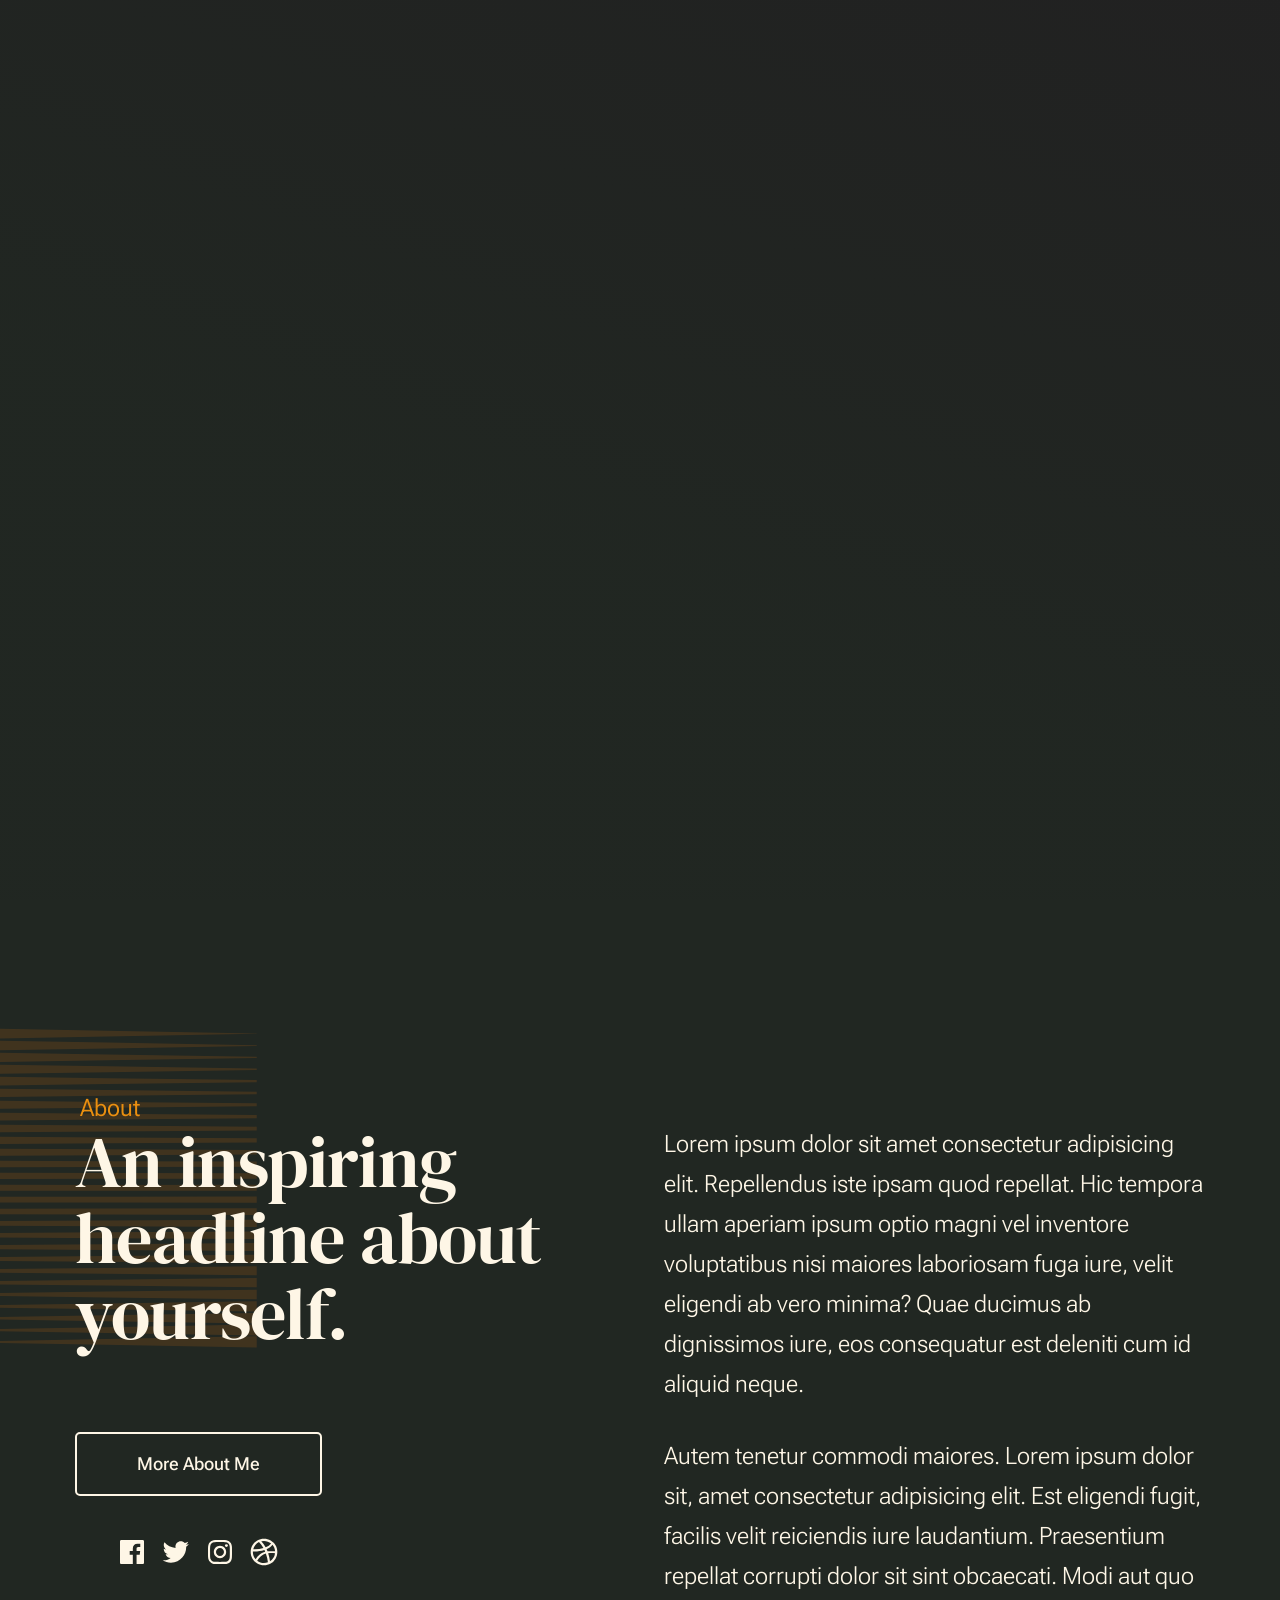
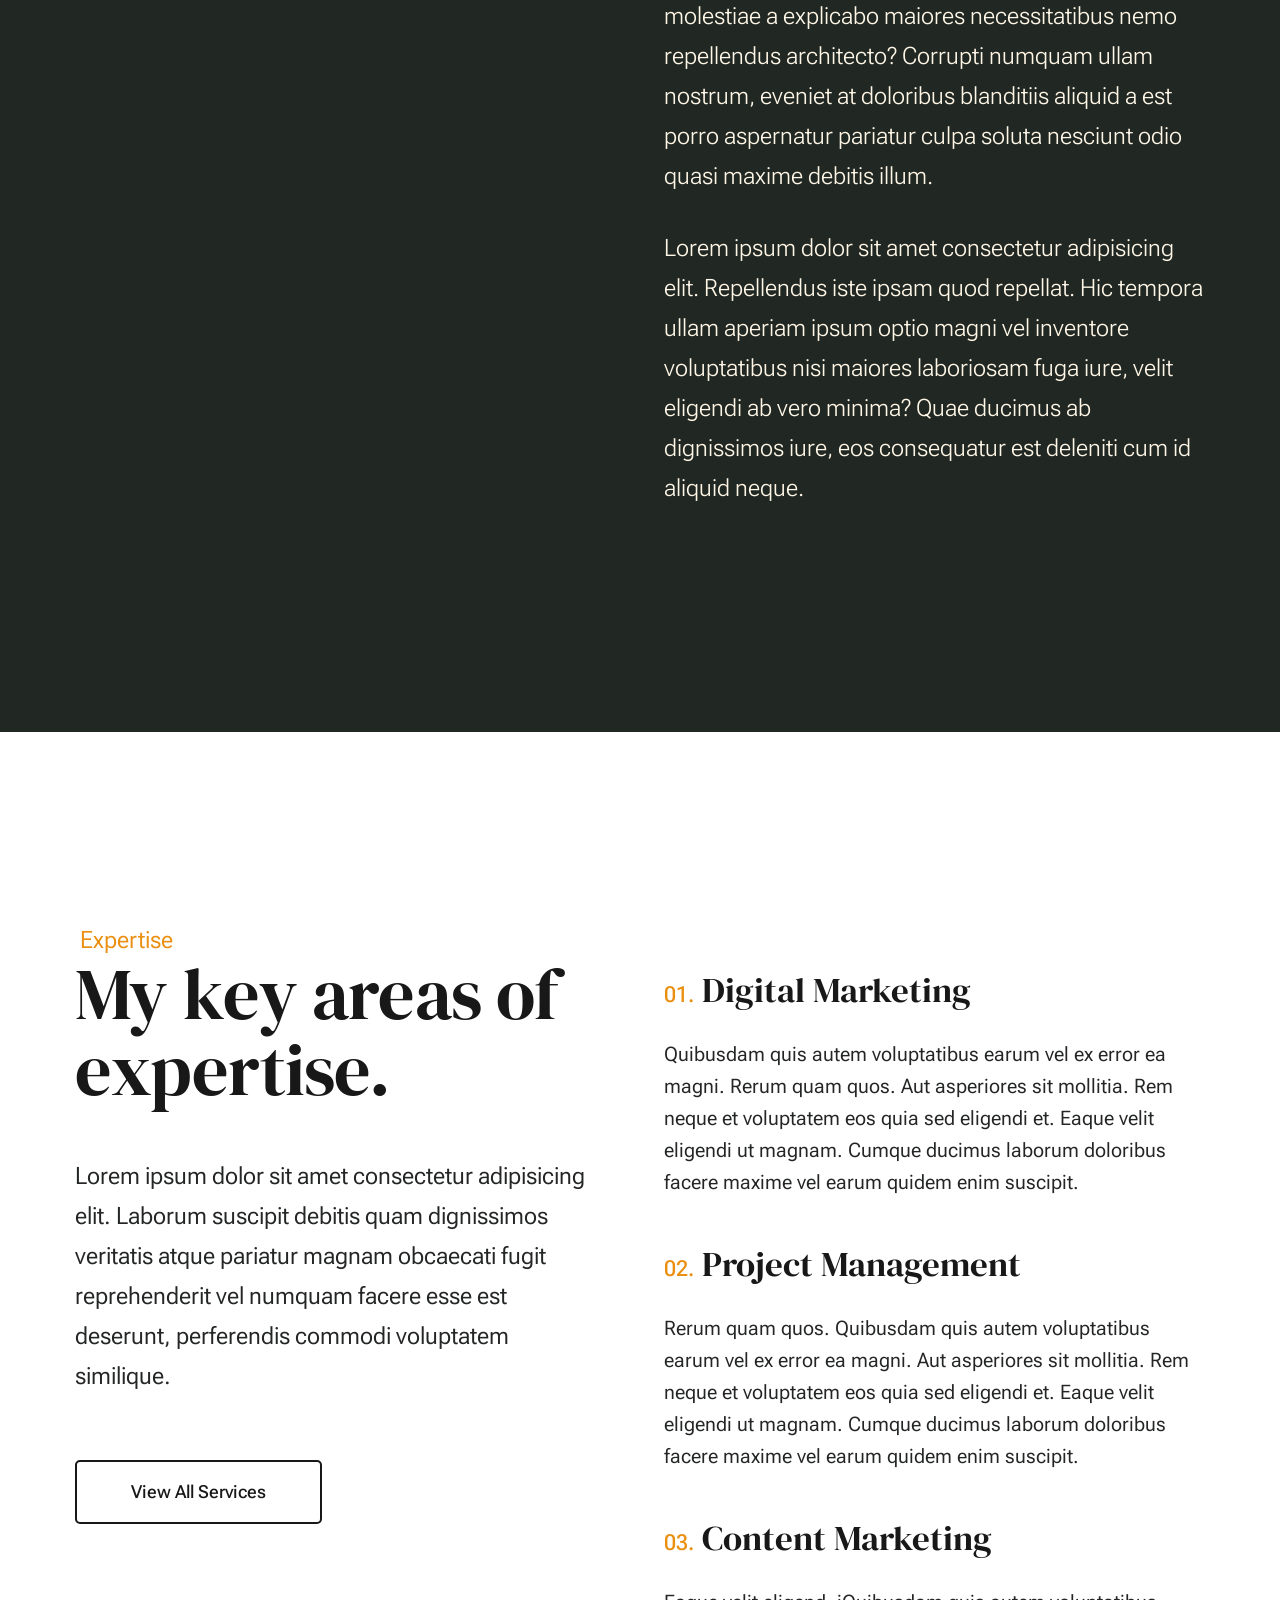
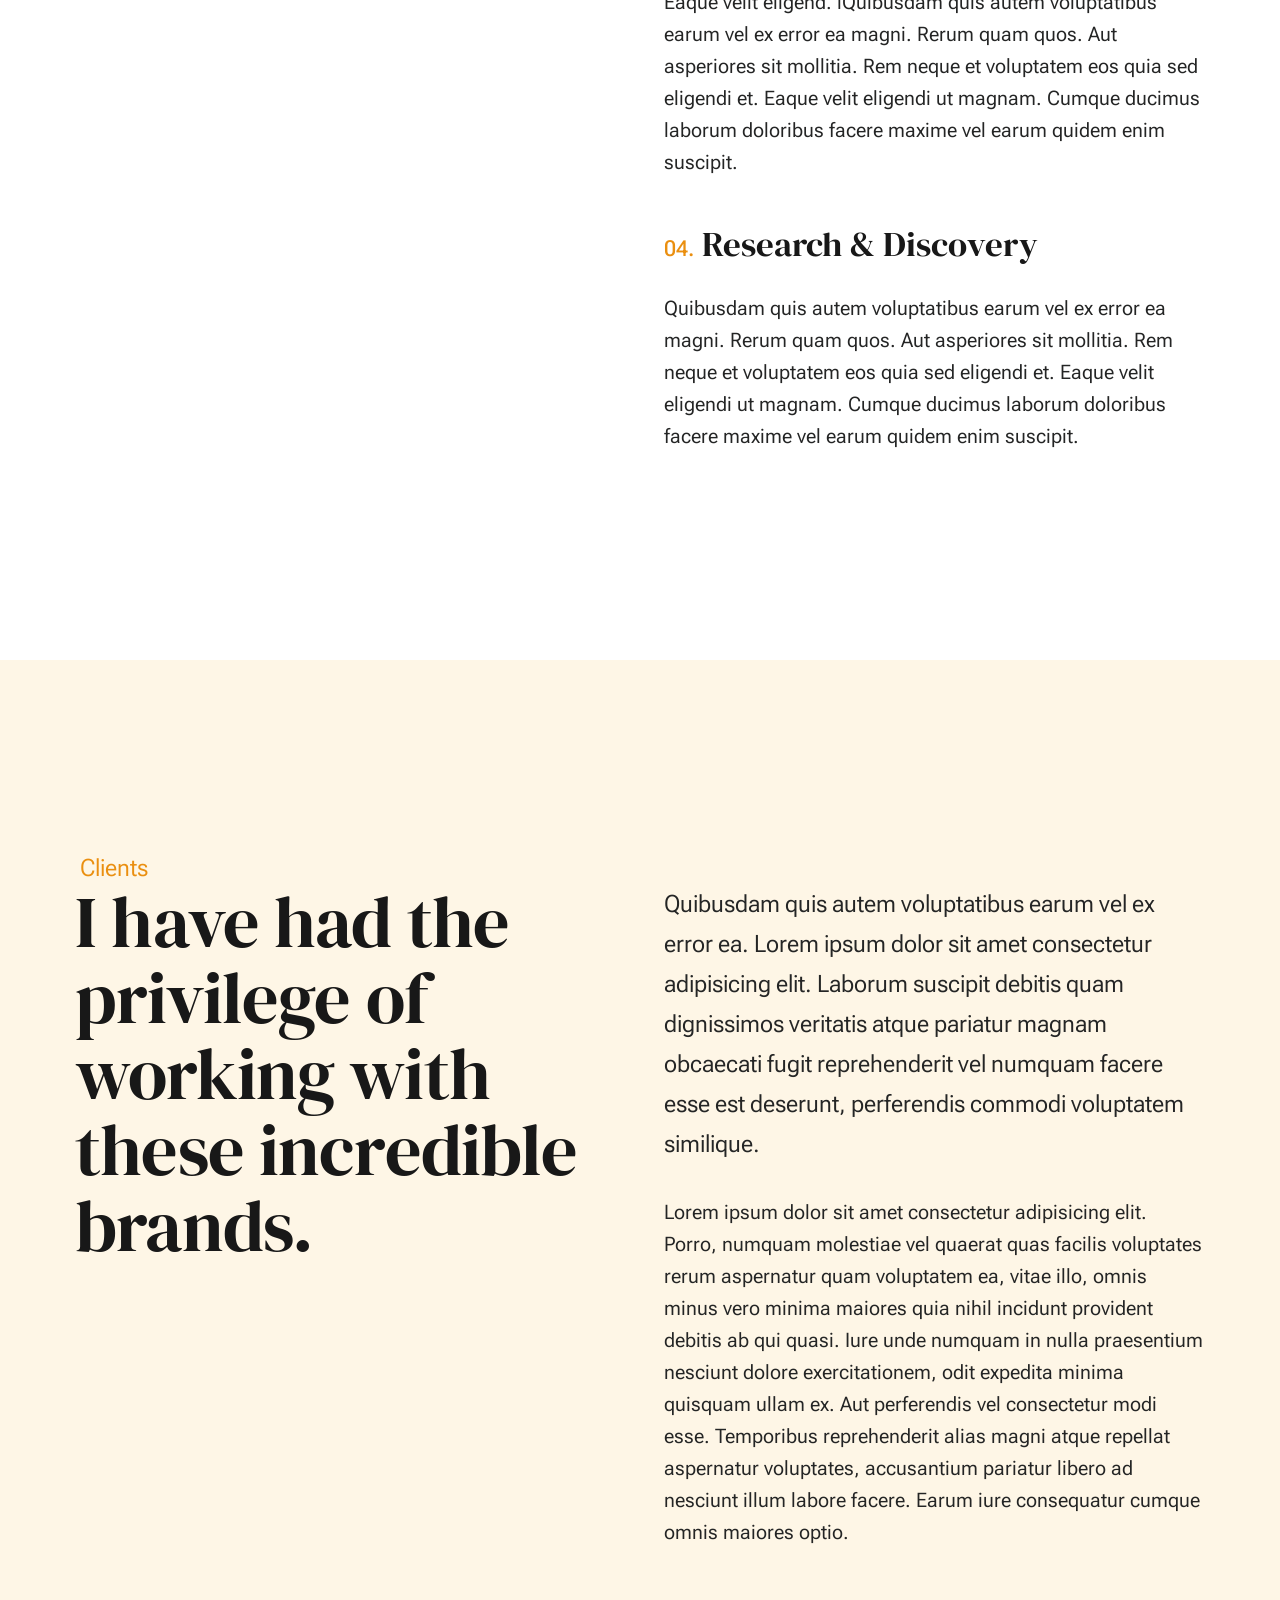
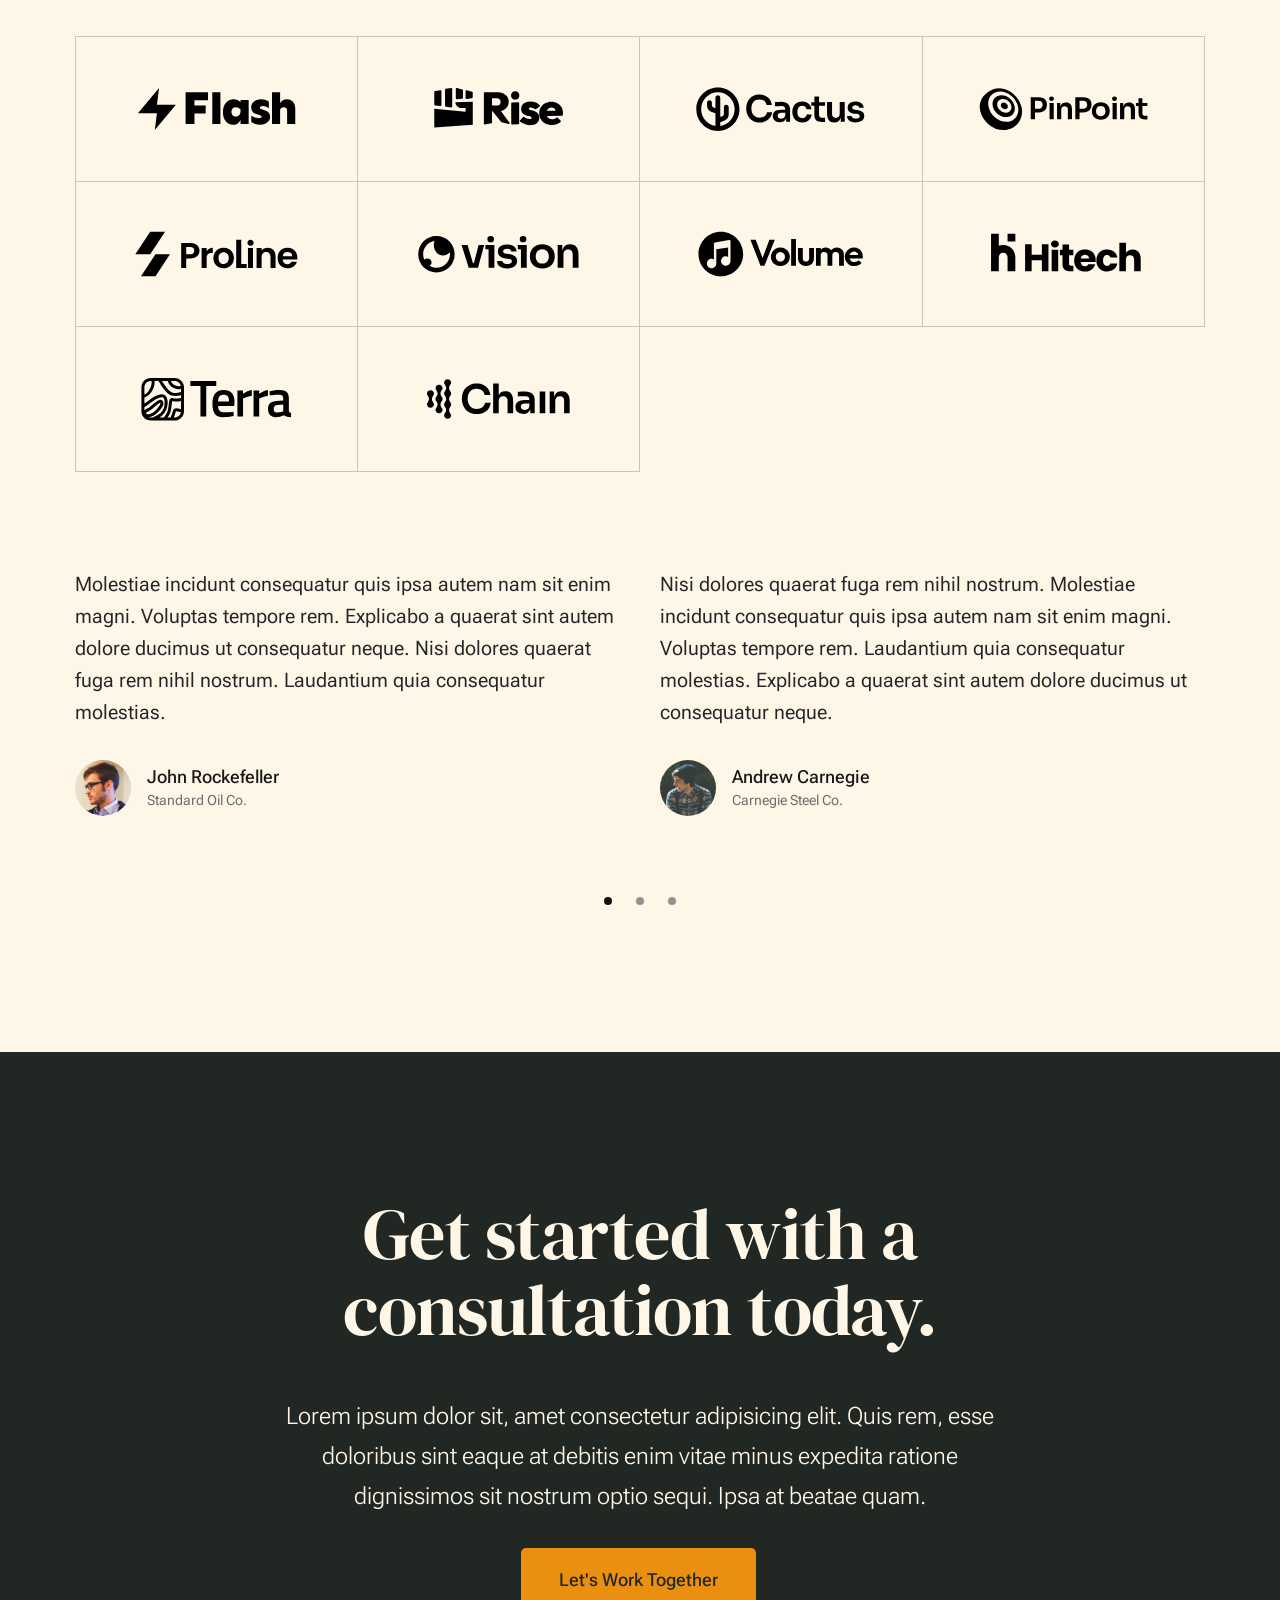
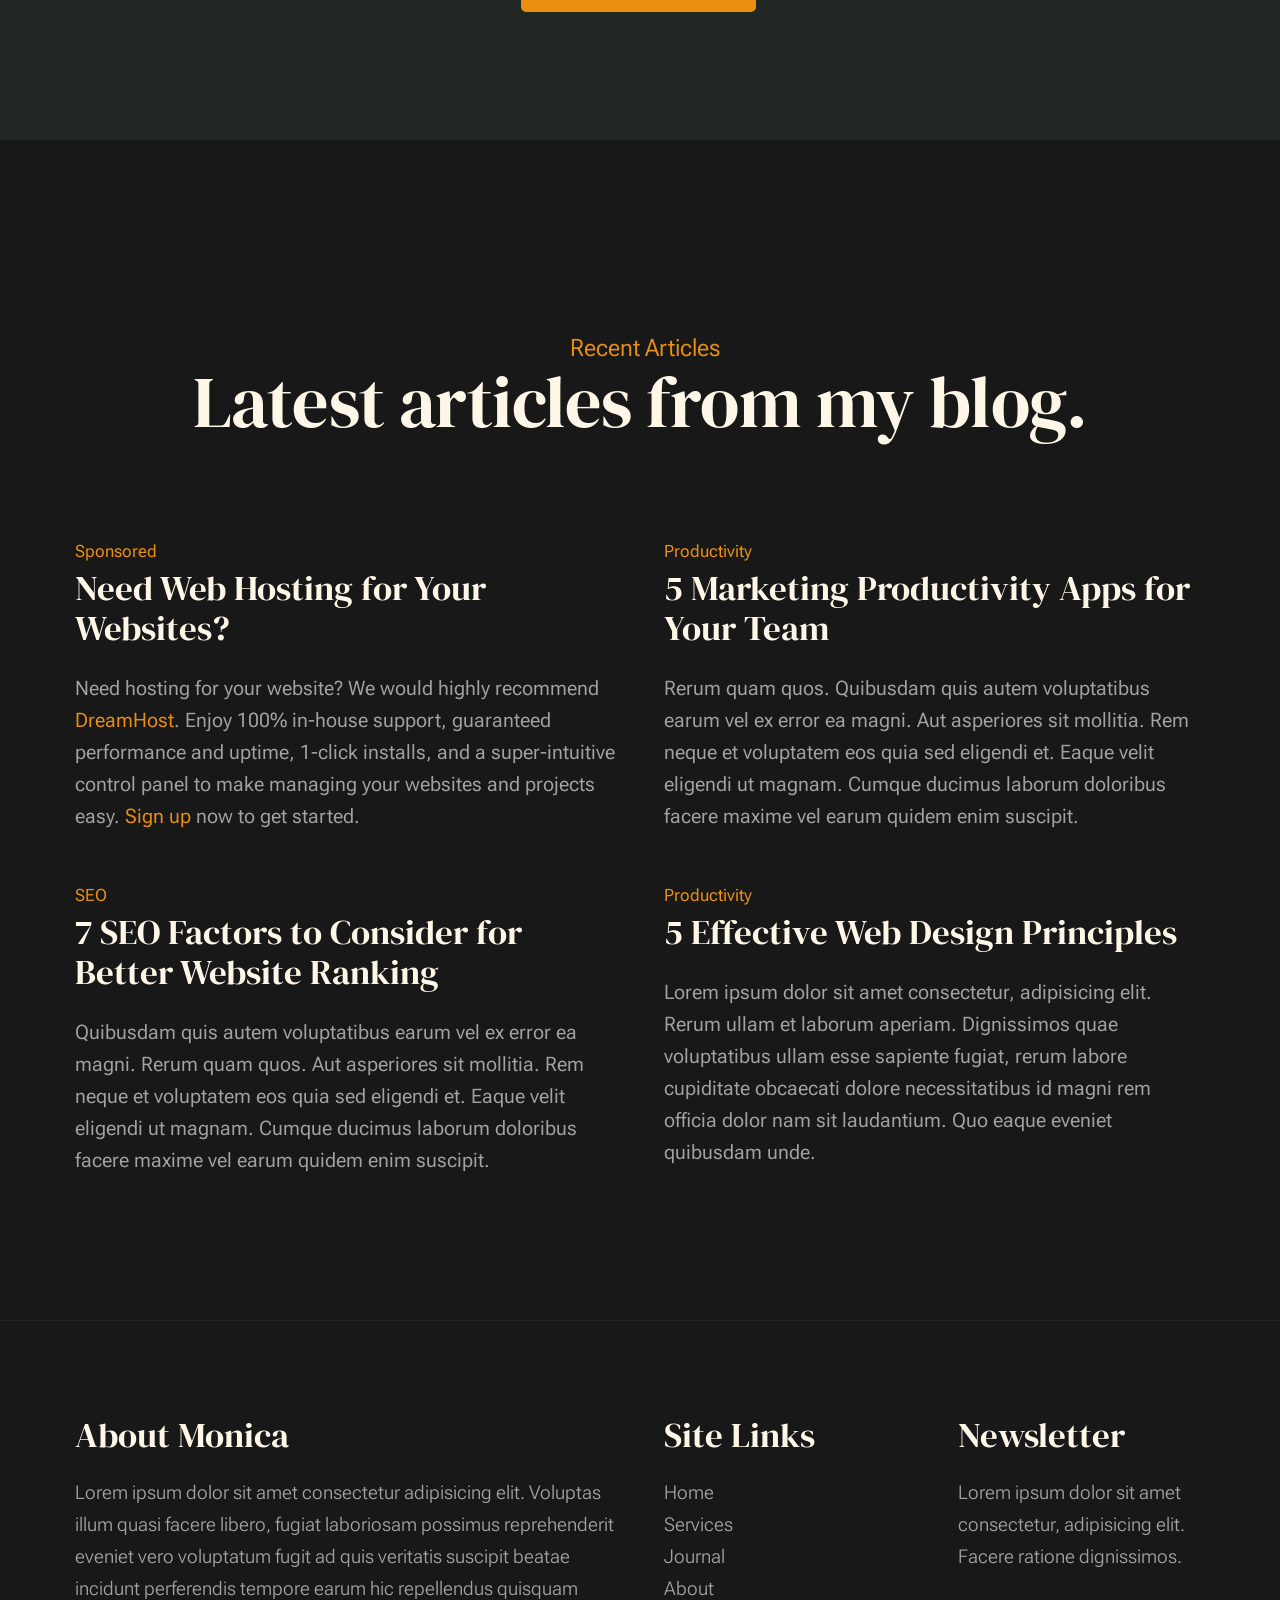
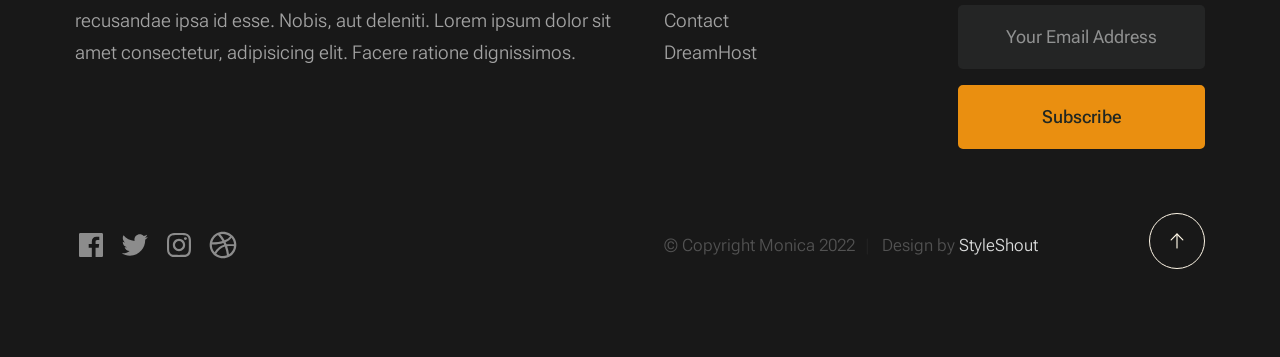
==== templates/monica/index.html @ cda48290 "merry xmas" ====
<!DOCTYPE html>
<html lang="en" class="no-js" >
<head>

    <!--- basic page needs
    ================================================== -->
    <meta charset="utf-8">
    <meta name="viewport" content="width=device-width, initial-scale=1">
    <title>Monica</title>

    <script>
        document.documentElement.classList.remove('no-js');
        document.documentElement.classList.add('js');
    </script>

    <!-- CSS
    ================================================== -->
    <link rel="stylesheet" href="css/vendor.css">
    <link rel="stylesheet" href="css/styles.css">

    <!-- favicons
    ================================================== -->
    <link rel="apple-touch-icon" sizes="180x180" href="apple-touch-icon.png">
    <link rel="icon" type="image/png" sizes="32x32" href="favicon-32x32.png">
    <link rel="icon" type="image/png" sizes="16x16" href="favicon-16x16.png">
    <link rel="manifest" href="site.webmanifest">

</head>


<body id="top">

    
    <!-- preloader
    ================================================== -->
    <div id="preloader">
        <div id="loader" class="dots-fade">
            <div></div>
            <div></div>
            <div></div>
        </div>
    </div>


    <!-- page wrap
    ================================================== -->
    <div id="page" class="s-pagewrap ss-home">


        <!-- # site header 
        ================================================== -->
        <header class="s-header">

            <div class="row s-header__inner width-sixteen-col">

                <div class="s-header__block">
                    <div class="s-header__logo">
                        <a class="logo" href="index.html">
                            <img src="images/logo.svg" alt="Homepage">
                        </a>
                    </div>

                    <a class="s-header__menu-toggle" href="#0"><span>Menu</span></a>
                </div> <!-- end s-header__block -->

                <nav class="s-header__nav">
    
                    <ul class="s-header__menu-links">
                        <li><a href="about.html">About</a></li>
                        <li><a href="services.html">Services</a></li>
                        <li><a href="blog.html">Journal</a></li>
                        <li><a href="contact.html">Contact</a></li>
                    </ul> <!-- s-header__menu-links -->

                    <div class="s-header__contact">
                        <a href="contact.html" class="btn btn--primary s-header__contact-btn">Let's Work Together</a>                        
                    </div> <!-- s-header__contact -->
    
                </nav> <!-- end s-header__nav -->

            </div> <!-- end s-header__inner -->

        </header> <!-- end s-header -->


        <!-- # site main content
        ================================================== -->
        <section id="content" class="s-content">

            <!-- intro
            ----------------------------------------------- -->
            <section id="intro" class="s-intro">

                <div class="row s-intro__content width-sixteen-col">

                    <div class="column lg-12 s-intro__content-inner grid-block">
                        
                        <div class="s-intro__content-text">
                            <div class="s-intro__content-pretitle text-pretitle">Hello, I'm Monica</div>
                            <h1 class="s-intro__content-title">
                            I create marketing <br>
                            strategies for your <br>
                            business that get <br>
                            results.
                            </h1>
                        </div> <!-- s-intro__content-text -->

                        <div class="s-intro__content-media"> 
                            <div class="s-intro__content-media-inner">                               
                                <img src="images/intro-bg.jpg" srcset="images/intro-bg.jpg 1x, images/intro-bg@2x.jpg 2x" alt="">
                                <div class="lines">                               
                                    <span></span>                                  
                                </div>
                            </div>
                        </div> <!-- s-intro__content-media -->                      

                        <div class="s-intro__scroll-down">
                            <a href="#about" class="smoothscroll">
                                <div class="scroll-icon">
                                    <svg xmlns="http://www.w3.org/2000/svg" viewBox="0 0 24 24" width="36" height="36" fill="none" stroke="#97b34a" stroke-width="1" stroke-linecap="round" stroke-linejoin="round">&lt;!--!  Atomicons Free 1.00 by @atisalab License - https://atomicons.com/license/ (Icons: CC BY 4.0) Copyright 2021 Atomicons --&gt;<polyline points="7 13 12 18 17 13"></polyline><line x1="12" y1="18" x2="12" y2="6"></line></svg>
                                </div>
                                <span>Scroll for more</span>
                            </a>
                        </div> <!-- s-intro__scroll-down -->
                        
                    </div> <!-- s-intro__content-inner -->

                </div> <!-- s-intro__content -->

            </section> <!-- end s-intro -->

            <!-- about
            ----------------------------------------------- -->
            <section id="about" class="s-about target-section">

                <div class="row s-about__content width-sixteen-col">
                    <div class="column grid-block grid-section-split">

                        <img src="images/geometric_shape.svg" alt="" class="s-about__content-imgbg">

                        <div class="section-header grid-section-split__header">
                            <div class="text-pretitle">About</div>                           
                            <h2 class="text-display-title">
                            An inspiring headline about yourself.
                            </h2>                           
                        </div> <!-- end section-header -->

                        <div class="s-about__content-main grid-section-split__primary">
                            <p class="attention-getter">
                            Lorem ipsum dolor sit amet consectetur adipisicing elit. 
                            Repellendus iste ipsam quod repellat. Hic tempora ullam aperiam 
                            ipsum optio magni vel inventore voluptatibus nisi maiores laboriosam 
                            fuga iure, velit eligendi ab vero minima? Quae ducimus ab dignissimos 
                            iure, eos consequatur est deleniti cum id aliquid neque.
                            </p>

                            <p class="attention-getter">
                            Autem tenetur commodi maiores. Lorem ipsum dolor sit, amet consectetur adipisicing elit.  
                            Est eligendi fugit, facilis velit reiciendis iure laudantium. Praesentium repellat 
                            corrupti dolor sit sint obcaecati. Modi aut quo molestiae a explicabo maiores necessitatibus 
                            nemo repellendus architecto? Corrupti numquam ullam nostrum, eveniet at doloribus blanditiis 
                            aliquid a est porro aspernatur pariatur culpa soluta nesciunt odio quasi maxime debitis illum.
                            </p>

                            <p class="attention-getter">
                            Lorem ipsum dolor sit amet consectetur adipisicing elit. 
                            Repellendus iste ipsam quod repellat. Hic tempora ullam aperiam 
                            ipsum optio magni vel inventore voluptatibus nisi maiores laboriosam 
                            fuga iure, velit eligendi ab vero minima? Quae ducimus ab dignissimos 
                            iure, eos consequatur est deleniti cum id aliquid neque.
                            </p>
                        </div> <!-- end s-about__content-main -->

                        <div class="s-about__content-btn grid-section-split__bottom">
                            <a href="about.html" class="btn btn--stroke u-fullwidth">More About Me</a>

                            <ul class="s-about__social social-list">
                                <li>
                                    <a href="#0">
                                        <svg xmlns="http://www.w3.org/2000/svg" width="24" height="24" viewBox="0 0 24 24" style="fill:rgba(0, 0, 0, 1);transform:;-ms-filter:"><path d="M20,3H4C3.447,3,3,3.448,3,4v16c0,0.552,0.447,1,1,1h8.615v-6.96h-2.338v-2.725h2.338v-2c0-2.325,1.42-3.592,3.5-3.592 c0.699-0.002,1.399,0.034,2.095,0.107v2.42h-1.435c-1.128,0-1.348,0.538-1.348,1.325v1.735h2.697l-0.35,2.725h-2.348V21H20 c0.553,0,1-0.448,1-1V4C21,3.448,20.553,3,20,3z"></path></svg>
                                        <span class="u-screen-reader-text">Facebook</span>
                                    </a>
                                </li>
                                <li>
                                    <a href="#0">
                                        <svg xmlns="http://www.w3.org/2000/svg" width="24" height="24" viewBox="0 0 24 24" style="fill:rgba(0, 0, 0, 1);transform:;-ms-filter:"><path d="M19.633,7.997c0.013,0.175,0.013,0.349,0.013,0.523c0,5.325-4.053,11.461-11.46,11.461c-2.282,0-4.402-0.661-6.186-1.809 c0.324,0.037,0.636,0.05,0.973,0.05c1.883,0,3.616-0.636,5.001-1.721c-1.771-0.037-3.255-1.197-3.767-2.793 c0.249,0.037,0.499,0.062,0.761,0.062c0.361,0,0.724-0.05,1.061-0.137c-1.847-0.374-3.23-1.995-3.23-3.953v-0.05 c0.537,0.299,1.16,0.486,1.82,0.511C3.534,9.419,2.823,8.184,2.823,6.787c0-0.748,0.199-1.434,0.548-2.032 c1.983,2.443,4.964,4.04,8.306,4.215c-0.062-0.3-0.1-0.611-0.1-0.923c0-2.22,1.796-4.028,4.028-4.028 c1.16,0,2.207,0.486,2.943,1.272c0.91-0.175,1.782-0.512,2.556-0.973c-0.299,0.935-0.936,1.721-1.771,2.22 c0.811-0.088,1.597-0.312,2.319-0.624C21.104,6.712,20.419,7.423,19.633,7.997z"></path></svg>
                                        <span class="u-screen-reader-text">Twitter</span>
                                    </a>
                                </li>
                                <li>
                                    <a href="#0">
                                        <svg xmlns="http://www.w3.org/2000/svg" width="24" height="24" viewBox="0 0 24 24" style="fill:rgba(0, 0, 0, 1);transform:;-ms-filter:"><path d="M11.999,7.377c-2.554,0-4.623,2.07-4.623,4.623c0,2.554,2.069,4.624,4.623,4.624c2.552,0,4.623-2.07,4.623-4.624 C16.622,9.447,14.551,7.377,11.999,7.377L11.999,7.377z M11.999,15.004c-1.659,0-3.004-1.345-3.004-3.003 c0-1.659,1.345-3.003,3.004-3.003s3.002,1.344,3.002,3.003C15.001,13.659,13.658,15.004,11.999,15.004L11.999,15.004z"></path><circle cx="16.806" cy="7.207" r="1.078"></circle><path d="M20.533,6.111c-0.469-1.209-1.424-2.165-2.633-2.632c-0.699-0.263-1.438-0.404-2.186-0.42 c-0.963-0.042-1.268-0.054-3.71-0.054s-2.755,0-3.71,0.054C7.548,3.074,6.809,3.215,6.11,3.479C4.9,3.946,3.945,4.902,3.477,6.111 c-0.263,0.7-0.404,1.438-0.419,2.186c-0.043,0.962-0.056,1.267-0.056,3.71c0,2.442,0,2.753,0.056,3.71 c0.015,0.748,0.156,1.486,0.419,2.187c0.469,1.208,1.424,2.164,2.634,2.632c0.696,0.272,1.435,0.426,2.185,0.45 c0.963,0.042,1.268,0.055,3.71,0.055s2.755,0,3.71-0.055c0.747-0.015,1.486-0.157,2.186-0.419c1.209-0.469,2.164-1.424,2.633-2.633 c0.263-0.7,0.404-1.438,0.419-2.186c0.043-0.962,0.056-1.267,0.056-3.71s0-2.753-0.056-3.71C20.941,7.57,20.801,6.819,20.533,6.111z M19.315,15.643c-0.007,0.576-0.111,1.147-0.311,1.688c-0.305,0.787-0.926,1.409-1.712,1.711c-0.535,0.199-1.099,0.303-1.67,0.311 c-0.95,0.044-1.218,0.055-3.654,0.055c-2.438,0-2.687,0-3.655-0.055c-0.569-0.007-1.135-0.112-1.669-0.311 c-0.789-0.301-1.414-0.923-1.719-1.711c-0.196-0.534-0.302-1.099-0.311-1.669c-0.043-0.95-0.053-1.218-0.053-3.654 c0-2.437,0-2.686,0.053-3.655c0.007-0.576,0.111-1.146,0.311-1.687c0.305-0.789,0.93-1.41,1.719-1.712 c0.534-0.198,1.1-0.303,1.669-0.311c0.951-0.043,1.218-0.055,3.655-0.055c2.437,0,2.687,0,3.654,0.055 c0.571,0.007,1.135,0.112,1.67,0.311c0.786,0.303,1.407,0.925,1.712,1.712c0.196,0.534,0.302,1.099,0.311,1.669 c0.043,0.951,0.054,1.218,0.054,3.655c0,2.436,0,2.698-0.043,3.654H19.315z"></path></svg>
                                        <span class="u-screen-reader-text">Instagram</span>
                                    </a>
                                </li>
                                <li>
                                    <a href="#0">
                                        <svg xmlns="http://www.w3.org/2000/svg" width="24" height="24" viewBox="0 0 24 24" style="fill: rgba(0, 0, 0, 1);transform: ;msFilter:;"><path d="M20.66 6.98a9.932 9.932 0 0 0-3.641-3.64C15.486 2.447 13.813 2 12 2s-3.486.447-5.02 1.34c-1.533.893-2.747 2.107-3.64 3.64S2 10.187 2 12s.446 3.487 1.34 5.02a9.924 9.924 0 0 0 3.641 3.64C8.514 21.553 10.187 22 12 22s3.486-.447 5.02-1.34a9.932 9.932 0 0 0 3.641-3.64C21.554 15.487 22 13.813 22 12s-.446-3.487-1.34-5.02zM12 3.66c2 0 3.772.64 5.32 1.919-.92 1.174-2.286 2.14-4.1 2.9-1.002-1.813-2.088-3.327-3.261-4.54A7.715 7.715 0 0 1 12 3.66zM5.51 6.8a8.116 8.116 0 0 1 2.711-2.22c1.212 1.201 2.325 2.7 3.34 4.5-2 .6-4.114.9-6.341.9-.573 0-1.006-.013-1.3-.04A8.549 8.549 0 0 1 5.51 6.8zM3.66 12c0-.054.003-.12.01-.2.007-.08.01-.146.01-.2.254.014.641.02 1.161.02 2.666 0 5.146-.367 7.439-1.1.187.373.381.793.58 1.26-1.32.293-2.674 1.006-4.061 2.14S6.4 16.247 5.76 17.5c-1.4-1.587-2.1-3.42-2.1-5.5zM12 20.34c-1.894 0-3.594-.587-5.101-1.759.601-1.187 1.524-2.322 2.771-3.401 1.246-1.08 2.483-1.753 3.71-2.02a29.441 29.441 0 0 1 1.56 6.62 8.166 8.166 0 0 1-2.94.56zm7.08-3.96a8.351 8.351 0 0 1-2.58 2.621c-.24-2.08-.7-4.107-1.379-6.081.932-.066 1.765-.1 2.5-.1.799 0 1.686.034 2.659.1a8.098 8.098 0 0 1-1.2 3.46zm-1.24-5c-1.16 0-2.233.047-3.22.14a27.053 27.053 0 0 0-.68-1.62c2.066-.906 3.532-2.006 4.399-3.3 1.2 1.414 1.854 3.027 1.96 4.84-.812-.04-1.632-.06-2.459-.06z"></path></svg>
                                        <span class="u-screen-reader-text">Dribbble</span>
                                    </a>
                                </li>
                            </ul> <!-- end s-footer__social -->
                        </div> <!-- end s-about__content-btn -->
                    
                    </div> <!-- content-inner -->
                </div>
                
            </section> <!-- end s-about -->

            <!-- expertise
            ----------------------------------------------- -->
            <section id="expertise" class="s-expertise">

                <div class="row s-expertise__content width-sixteen-col">
                    <div class="column xl-12 grid-block grid-section-split">

                        <div class="section-header grid-section-split__header">
                            <div class="text-pretitle">Expertise</div>                           
                            <h2 class="text-display-title">
                            My key areas of expertise.
                            </h2>     
                            
                            <p class="lead">
                            Lorem ipsum dolor sit amet consectetur adipisicing elit. Laborum suscipit debitis quam dignissimos veritatis atque pariatur magnam obcaecati fugit reprehenderit vel numquam facere esse est deserunt, perferendis commodi voluptatem similique.
                            </p>
                        </div> <!-- end section-header -->

                        <div class="s-expertise__content-main grid-section-split__primary">

                            <div class="grid-list-items list-items show-ctr">
                                <div class="grid-list-items__item list-items__item">
                                    <div class="grid-list-items__title list-items__item-header">
                                        <h3 class="list-items__item-title">Digital Marketing</h3>
                                    </div>
                                    <div class="grid-list-items__text list-items__item-text">
                                        <p>
                                        Quibusdam quis autem voluptatibus earum vel ex error ea magni. Rerum quam quos. Aut asperiores 
                                        sit mollitia. Rem neque et voluptatem eos quia sed eligendi et. Eaque velit eligendi ut 
                                        magnam. Cumque ducimus laborum doloribus facere maxime vel earum quidem enim suscipit.
                                        </p>
                                    </div>
                                </div> <!-- list-item -->
                                <div class="grid-list-items__item list-items__item">
                                    <div class="grid-list-items__title list-items__item-header">
                                        <h3 class="list-items__item-title">Project Management</h3>
                                    </div>
                                    <div class="grid-list-items__text list-items__item-text">
                                        <p>
                                        Rerum quam quos. Quibusdam quis autem voluptatibus earum vel ex error ea magni. Aut asperiores 
                                        sit mollitia. Rem neque et voluptatem eos quia sed eligendi et. Eaque velit eligendi ut 
                                        magnam. Cumque ducimus laborum doloribus facere maxime vel earum quidem enim suscipit.
                                        </p>
                                    </div>
                                </div> <!-- list-expertise__item -->
                                <div class="grid-list-items__item list-items__item">
                                    <div class="grid-list-items__title list-items__item-header">
                                        <h3 class="list-items__item-title">Content Marketing</h3>
                                    </div>
                                    <div class="grid-list-items__text list-items__item-text">
                                        <p>
                                        Eaque velit eligend. iQuibusdam quis autem voluptatibus earum vel ex error ea magni. 
                                        Rerum quam quos. Aut asperiores sit mollitia. Rem neque et voluptatem eos quia sed eligendi et. 
                                        Eaque velit eligendi ut magnam. Cumque ducimus laborum doloribus facere maxime vel earum quidem enim suscipit.
                                        </p>
                                    </div>
                                </div> <!-- list-expertise__item -->
                                <div class="grid-list-items__item list-items__item">
                                    <div class="grid-list-items__title list-items__item-header">
                                        <h3 class="list-items__item-title">Research & Discovery</h3>
                                    </div>
                                    <div class="grid-list-items__text list-items__item-text">
                                        <p>
                                        Quibusdam quis autem voluptatibus earum vel ex error ea magni. Rerum quam quos. Aut asperiores 
                                        sit mollitia. Rem neque et voluptatem eos quia sed eligendi et. Eaque velit eligendi ut 
                                        magnam. Cumque ducimus laborum doloribus facere maxime vel earum quidem enim suscipit.
                                        </p>
                                    </div>
                                </div> <!-- list-expertise__item -->

                            </div> <!-- grid-list-items -->
                        </div> <!-- end s-expertise__content-main -->

                        <div class="s-expertise__content-btn grid-section-split__bottom">
                            <a href="services.html" class="btn btn--stroke u-fullwidth">View All Services</a>
                        </div> <!-- end s-about__content-btn -->

                    </div> <!-- end grid-block-->
                </div> <!-- end s-expertise__content -->

            </section> <!-- end s-expertise -->

            <!-- clients
            ----------------------------------------------- -->
            <section id="clients" class="s-clients">          

                <div class="row s-clients__content-block width-sixteen-col">
                    <div class="column xl-12 grid-block grid-section-split">
                    
                        <div class="section-header grid-section-split__header">
                            <div class="text-pretitle">Clients</div>                           
                            <h2 class="text-display-title">
                            I have had the privilege of working with these incredible brands.
                            </h2>       
                        </div> <!-- end section-header -->
                    
                        <div class="grid-section-split__primary">
                            <p class="lead">
                            Quibusdam quis autem voluptatibus earum vel ex error ea. Lorem ipsum dolor sit amet consectetur 
                            adipisicing elit. Laborum suscipit debitis quam dignissimos veritatis atque pariatur magnam 
                            obcaecati fugit reprehenderit vel numquam facere esse est deserunt, perferendis commodi voluptatem similique.
                            </p>   

                            <p>
                            Lorem ipsum dolor sit amet consectetur adipisicing elit. Porro, numquam molestiae vel quaerat quas 
                            facilis voluptates rerum aspernatur quam voluptatem ea, vitae illo, omnis minus vero minima maiores 
                            quia nihil incidunt provident debitis ab qui quasi. Iure unde numquam in nulla praesentium nesciunt 
                            dolore exercitationem, odit expedita minima quisquam ullam ex. Aut perferendis vel consectetur modi esse.
                            Temporibus reprehenderit alias magni atque repellat aspernatur voluptates, accusantium pariatur libero ad 
                            nesciunt illum labore facere. Earum iure consequatur cumque omnis maiores optio.
                            </p>
                        </div> <!-- end grid-section-split__primary -->
                    
                    </div> <!-- end column -->
                </div> <!-- end row -->

                <div class="row s-clients__content-block width-sixteen-col">
                    <div class="column xl-12">
                    
                        <div class="clients-list">                            
                            <div class="clients-list__item">
                                <a href="#0">
                                    <img src="images/clients/flash.svg" alt="">
                                </a>
                            </div>
                            <div class="clients-list__item">
                                <a href="#0">
                                    <img src="images/clients/rise.svg" alt="">
                                </a>
                            </div>
                            <div class="clients-list__item">
                                <a href="#0">
                                    <img src="images/clients/cactus.svg" alt="">
                                </a>
                            </div>
                            <div class="clients-list__item">
                                <a href="#0">
                                    <img src="images/clients/pinpoint.svg" alt="">
                                </a>
                            </div>
                            <div class="clients-list__item">
                                <a href="#0">
                                    <img src="images/clients/proline.svg" alt="">
                                </a>
                            </div>
                            <div class="clients-list__item">
                                <a href="#0">
                                    <img src="images/clients/vision.svg" alt="">
                                </a>
                            </div>
                            <div class="column clients-list__item">
                                <a href="#0">
                                    <img src="images/clients/volume.svg" alt="">
                                </a>
                            </div>
                            <div class="column clients-list__item">
                                <a href="#0">
                                    <img src="images/clients/hitech.svg" alt="">
                                </a>
                            </div><div class="clients-list__item">
                                <a href="#0">
                                    <img src="images/clients/terra.svg" alt="">
                                </a>
                            </div>
                            <div class="clients-list__item">
                                <a href="#0">
                                    <img src="images/clients/chain.svg" alt="">
                                </a>
                            </div>
                        </div> <!-- end clients-list -->

                    </div> <!-- end column -->
                </div> <!-- end row -->
                                
                <div class="row s-clients__content-block width-sixteen-col">
                    <div class="column xl-12 testimonials">
                    
                        <div class="swiper-container testimonials__slider home-slider">

                            <div class="swiper-wrapper">
                                <div class="testimonials__slide swiper-slide">
                                    <p>
                                    Molestiae incidunt consequatur quis ipsa autem nam sit enim magni. Voluptas tempore rem. 
                                    Explicabo a quaerat sint autem dolore ducimus ut consequatur neque. Nisi dolores quaerat fuga rem nihil nostrum.
                                    Laudantium quia consequatur molestias.
                                    </p>
                                    <div class="testimonials__author">
                                        <img src="images/avatars/user-01.jpg" alt="Author image" class="testimonials__avatar">
                                        <cite class="testimonials__cite">
                                            <strong>John Rockefeller</strong>
                                            <span>Standard Oil Co.</span>
                                        </cite>
                                    </div>
                                </div>
                                <div class="testimonials__slide swiper-slide">
                                    <p>
                                    Nisi dolores quaerat fuga rem nihil nostrum. Molestiae incidunt consequatur quis ipsa autem nam sit enim magni. 
                                    Voluptas tempore rem. Laudantium quia consequatur molestias.
                                    Explicabo a quaerat sint autem dolore ducimus ut consequatur neque.
                                    </p>
                                    <div class="testimonials__author">
                                        <img src="images/avatars/user-04.jpg" alt="Author image" class="testimonials__avatar">
                                        <cite class="testimonials__cite">
                                            <strong>Andrew Carnegie</strong>
                                            <span>Carnegie Steel Co.</span>
                                        </cite>
                                    </div>
                                </div>
                                <div class="testimonials__slide swiper-slide">
                                    <p>
                                    Voluptas tempore rem. Molestiae incidunt consequatur quis ipsa autem nam sit enim magni.  
                                    Explicabo a quaerat sint autem dolore ducimus ut consequatur neque. 
                                    Nisi dolores quaerat fuga rem nihil nostrum. Laudantium quia consequatur molestias.
                                    </p>
                                    <div class="testimonials__author">
                                        <img src="images/avatars/user-06.jpg" alt="Author image" class="testimonials__avatar">
                                        <cite class="testimonials__cite">
                                            <strong>Henry Ford</strong>
                                            <span>Ford Motor Co.</span>
                                        </cite>
                                    </div>
                                </div>
                                <div class="testimonials__slide swiper-slide">
                                    <p>
                                    Molestiae incidunt consequatur quis ipsa autem nam sit enim magni. Voluptas tempore rem. 
                                    Explicabo a quaerat sint autem dolore ducimus ut consequatur neque. Nisi dolores quaerat fuga rem nihil nostrum.
                                    Laudantium quia consequatur molestias.
                                    </p>
                                    <div class="testimonials__author">
                                        <img src="images/avatars/user-02.jpg" alt="Author image" class="testimonials__avatar">
                                        <cite class="testimonials__cite">
                                            <strong>John Morgan</strong>
                                            <span>JP Morgan & Co.</span>
                                        </cite>
                                    </div>
                                </div> 
                            </div> <!-- end swiper-wrapper --> 

                            <div class="swiper-pagination"></div>

                        </div> <!--end testimonials__slider -->                    
                    
                    </div> <!-- end column -->
                </div> <!-- end row -->


            </section> <!-- end s-clients -->            

        </section> <!-- s-content-->

        <!-- # cta
        ================================================== -->
        <section id="cta" class="s-cta">

            <div class="row row-x-center text-center">
                <div class="column xl-8 lg-12">

                    <div class="s-cta__content">
                        <h2 class="text-display-title">
                        Get started with a consultation today.
                        </h2>
                        <p class="lead">
                        Lorem ipsum dolor sit, amet consectetur adipisicing elit. Quis rem, esse doloribus sint eaque at debitis enim vitae minus expedita ratione dignissimos sit nostrum optio sequi. Ipsa at beatae quam.
                        </p>
                        <a href="contact.html" class="btn btn--primary">Let's Work Together</a>
                    </div>

                </div>
            </div>

        </section> <!-- end s-cta -->

        <!-- # journal
        ================================================== -->
        <section id="journal" class="s-journal">

            <div class="row s-journal__content width-sixteen-col">
                <div class="column xl-12 grid-block">

                    <div class="grid-full section-header text-center">
                        <div class="text-pretitle">Recent Articles</div>                           
                        <h2 class="text-display-title">
                        Latest articles from my blog.
                        </h2>  
                    </div> <!-- end section-header --> 

                    <div class="grid-full s-journal__content-main grid-list-items">

                        <div class="grid-list-items__item blog-card">
                            <div class="blog-card__header">
                                <div class="blog-card__cat-links">
                                    <a href="https://www.dreamhost.com/r.cgi?287326">Sponsored</a>
                                </div>
                                <h3 class="blog-card__title"><a href="https://www.dreamhost.com/r.cgi?287326">Need Web Hosting for Your Websites?</a></h3>
                            </div>
                            <div class="blog-card__text">
                                <p>
                                Need hosting for your website? We would highly recommend <a href="https://www.dreamhost.com/r.cgi?287326">DreamHost</a>.
                                Enjoy 100% in-house support, guaranteed performance and uptime, 1-click installs, and a super-intuitive control 
                                panel to make managing your websites and projects easy. <a href="https://www.dreamhost.com/r.cgi?287326">Sign up</a> now to get started.
                                </p>
                            </div>
                        </div> <!-- end blog-card -->
                        <div class="grid-list-items__item blog-card">
                            <div class="blog-card__header">
                                <div class="blog-card__cat-links">
                                    <a href="blog.html">Productivity</a>
                                </div>
                                <h3 class="blog-card__title"><a href="single.html">5 Marketing Productivity Apps for Your Team</a></h3>
                            </div>
                            <div class="blog-card__text">
                                <p>
                                Rerum quam quos. Quibusdam quis autem voluptatibus earum vel ex error ea magni. Aut asperiores 
                                sit mollitia. Rem neque et voluptatem eos quia sed eligendi et. Eaque velit eligendi ut 
                                magnam. Cumque ducimus laborum doloribus facere maxime vel earum quidem enim suscipit.
                                </p>
                            </div>
                        </div> <!-- end blog-card -->
                        <div class="grid-list-items__item blog-card">
                            <div class="blog-card__header">
                                <div class="blog-card__cat-links">
                                    <a href="blog.html">SEO</a>
                                </div>
                                <h3 class="blog-card__title"><a href="single.html">7 SEO Factors to Consider for Better Website Ranking</a></h3>
                            </div>
                            <div class="blog-card__text">
                                <p>
                                Quibusdam quis autem voluptatibus earum vel ex error ea magni. Rerum quam quos. Aut asperiores 
                                sit mollitia. Rem neque et voluptatem eos quia sed eligendi et. Eaque velit eligendi ut 
                                magnam. Cumque ducimus laborum doloribus facere maxime vel earum quidem enim suscipit.
                                </p>
                            </div>
                        </div> <!-- end blog card -->
                        <div class="grid-list-items__item blog-card">
                            <div class="blog-card__header">
                                <div class="blog-card__cat-links">
                                    <a href="blog.html">Productivity</a>
                                </div>
                                <h3 class="blog-card__title"><a href="single.html">5 Effective Web Design Principles</a></h3>
                            </div>
                            <div class="blog-card__text">
                                <p>
                                Lorem ipsum dolor sit amet consectetur, adipisicing elit. Rerum ullam et laborum aperiam. 
                                Dignissimos quae voluptatibus ullam esse sapiente fugiat, rerum labore cupiditate obcaecati 
                                dolore necessitatibus id magni rem officia dolor nam sit laudantium. Quo eaque eveniet quibusdam unde. 
                                </p>
                            </div>
                        </div> <!-- end blog-card -->

                    </div> <!-- end grid-list-items -->

                </div> <!-- end grid-block-->
            </div> <!-- end s-journal__content -->

        </section> <!-- end s-journal -->


        <!-- # footer 
        ================================================== -->
        <footer class="s-footer">
            <div class="row s-footer__content">
                <div class="column xl-6 lg-6 md-12 s-footer__block s-footer__about">                    
                    <h3>About Monica</h3>
                    <p>
                    Lorem ipsum dolor sit amet consectetur adipisicing elit. Voluptas illum quasi facere libero, 
                    fugiat laboriosam possimus reprehenderit eveniet vero voluptatum fugit ad quis veritatis suscipit beatae 
                    incidunt perferendis tempore earum hic repellendus quisquam recusandae ipsa id esse. Nobis, aut deleniti.
                    Lorem ipsum dolor sit amet consectetur, adipisicing elit. Facere ratione dignissimos.
                    </p>               
                </div>                
                <div class="column xl-3 lg-6 md-12 s-footer__block s-footer__site-links">
                    <h3>Site Links</h3>
                    <ul class="link-list">
                        <li><a href="index.html">Home</a></li>
                        <li><a href="services.html">Services</a></li>
                        <li><a href="blog.html">Journal</a></li>
                        <li><a href="about.html">About</a></li>
                        <li><a href="contact.html">Contact</a></li>
                        <li><a href="https://www.dreamhost.com/r.cgi?287326">DreamHost</a></li>
                    </ul>
                </div>
                <div class="column xl-3 lg-6 md-12 tab-12 s-footer__block s-footer__newsletter">
                    <h3>Newsletter</h3>

                    <p>
                    Lorem ipsum dolor sit amet consectetur, adipisicing elit. Facere ratione dignissimos.
                    </p>

                    <div class="subscribe-form">
                        <form id="mc-form" class="mc-form">
                            <input type="email" name="EMAIL" id="mce-EMAIL" class="u-fullwidth text-center" placeholder="Your Email Address" title="The domain portion of the email address is invalid (the portion after the @)." pattern="^([^\x00-\x20\x22\x28\x29\x2c\x2e\x3a-\x3c\x3e\x40\x5b-\x5d\x7f-\xff]+|\x22([^\x0d\x22\x5c\x80-\xff]|\x5c[\x00-\x7f])*\x22)(\x2e([^\x00-\x20\x22\x28\x29\x2c\x2e\x3a-\x3c\x3e\x40\x5b-\x5d\x7f-\xff]+|\x22([^\x0d\x22\x5c\x80-\xff]|\x5c[\x00-\x7f])*\x22))*\x40([^\x00-\x20\x22\x28\x29\x2c\x2e\x3a-\x3c\x3e\x40\x5b-\x5d\x7f-\xff]+|\x5b([^\x0d\x5b-\x5d\x80-\xff]|\x5c[\x00-\x7f])*\x5d)(\x2e([^\x00-\x20\x22\x28\x29\x2c\x2e\x3a-\x3c\x3e\x40\x5b-\x5d\x7f-\xff]+|\x5b([^\x0d\x5b-\x5d\x80-\xff]|\x5c[\x00-\x7f])*\x5d))*(\.\w{2,})+$" required>
                            <input type="submit" name="subscribe" value="Subscribe" class="btn btn--primary btn--small u-fullwidth">
                            <!-- <div style="position: absolute; left: -5000px;" aria-hidden="true"><input type="text" name="b_cdb7b577e41181934ed6a6a44_9a91cfe7b3" tabindex="-1" value=""></div> -->
                            <div class="mc-status"></div>
                        </form>
                    </div>
                </div>
            </div>    
            
            <div class="row s-footer__bottom">
                <div class="column xl-6 lg-12">
                    <ul class="s-footer__social social-list">
                        <li>
                            <a href="#0">
                                <svg xmlns="http://www.w3.org/2000/svg" width="24" height="24" viewBox="0 0 24 24" style="fill:rgba(0, 0, 0, 1);transform:;-ms-filter:"><path d="M20,3H4C3.447,3,3,3.448,3,4v16c0,0.552,0.447,1,1,1h8.615v-6.96h-2.338v-2.725h2.338v-2c0-2.325,1.42-3.592,3.5-3.592 c0.699-0.002,1.399,0.034,2.095,0.107v2.42h-1.435c-1.128,0-1.348,0.538-1.348,1.325v1.735h2.697l-0.35,2.725h-2.348V21H20 c0.553,0,1-0.448,1-1V4C21,3.448,20.553,3,20,3z"></path></svg>
                                <span class="u-screen-reader-text">Facebook</span>
                            </a>
                        </li>
                        <li>
                            <a href="#0">
                                <svg xmlns="http://www.w3.org/2000/svg" width="24" height="24" viewBox="0 0 24 24" style="fill:rgba(0, 0, 0, 1);transform:;-ms-filter:"><path d="M19.633,7.997c0.013,0.175,0.013,0.349,0.013,0.523c0,5.325-4.053,11.461-11.46,11.461c-2.282,0-4.402-0.661-6.186-1.809 c0.324,0.037,0.636,0.05,0.973,0.05c1.883,0,3.616-0.636,5.001-1.721c-1.771-0.037-3.255-1.197-3.767-2.793 c0.249,0.037,0.499,0.062,0.761,0.062c0.361,0,0.724-0.05,1.061-0.137c-1.847-0.374-3.23-1.995-3.23-3.953v-0.05 c0.537,0.299,1.16,0.486,1.82,0.511C3.534,9.419,2.823,8.184,2.823,6.787c0-0.748,0.199-1.434,0.548-2.032 c1.983,2.443,4.964,4.04,8.306,4.215c-0.062-0.3-0.1-0.611-0.1-0.923c0-2.22,1.796-4.028,4.028-4.028 c1.16,0,2.207,0.486,2.943,1.272c0.91-0.175,1.782-0.512,2.556-0.973c-0.299,0.935-0.936,1.721-1.771,2.22 c0.811-0.088,1.597-0.312,2.319-0.624C21.104,6.712,20.419,7.423,19.633,7.997z"></path></svg>
                                <span class="u-screen-reader-text">Twitter</span>
                            </a>
                        </li>
                        <li>
                            <a href="#0">
                                <svg xmlns="http://www.w3.org/2000/svg" width="24" height="24" viewBox="0 0 24 24" style="fill:rgba(0, 0, 0, 1);transform:;-ms-filter:"><path d="M11.999,7.377c-2.554,0-4.623,2.07-4.623,4.623c0,2.554,2.069,4.624,4.623,4.624c2.552,0,4.623-2.07,4.623-4.624 C16.622,9.447,14.551,7.377,11.999,7.377L11.999,7.377z M11.999,15.004c-1.659,0-3.004-1.345-3.004-3.003 c0-1.659,1.345-3.003,3.004-3.003s3.002,1.344,3.002,3.003C15.001,13.659,13.658,15.004,11.999,15.004L11.999,15.004z"></path><circle cx="16.806" cy="7.207" r="1.078"></circle><path d="M20.533,6.111c-0.469-1.209-1.424-2.165-2.633-2.632c-0.699-0.263-1.438-0.404-2.186-0.42 c-0.963-0.042-1.268-0.054-3.71-0.054s-2.755,0-3.71,0.054C7.548,3.074,6.809,3.215,6.11,3.479C4.9,3.946,3.945,4.902,3.477,6.111 c-0.263,0.7-0.404,1.438-0.419,2.186c-0.043,0.962-0.056,1.267-0.056,3.71c0,2.442,0,2.753,0.056,3.71 c0.015,0.748,0.156,1.486,0.419,2.187c0.469,1.208,1.424,2.164,2.634,2.632c0.696,0.272,1.435,0.426,2.185,0.45 c0.963,0.042,1.268,0.055,3.71,0.055s2.755,0,3.71-0.055c0.747-0.015,1.486-0.157,2.186-0.419c1.209-0.469,2.164-1.424,2.633-2.633 c0.263-0.7,0.404-1.438,0.419-2.186c0.043-0.962,0.056-1.267,0.056-3.71s0-2.753-0.056-3.71C20.941,7.57,20.801,6.819,20.533,6.111z M19.315,15.643c-0.007,0.576-0.111,1.147-0.311,1.688c-0.305,0.787-0.926,1.409-1.712,1.711c-0.535,0.199-1.099,0.303-1.67,0.311 c-0.95,0.044-1.218,0.055-3.654,0.055c-2.438,0-2.687,0-3.655-0.055c-0.569-0.007-1.135-0.112-1.669-0.311 c-0.789-0.301-1.414-0.923-1.719-1.711c-0.196-0.534-0.302-1.099-0.311-1.669c-0.043-0.95-0.053-1.218-0.053-3.654 c0-2.437,0-2.686,0.053-3.655c0.007-0.576,0.111-1.146,0.311-1.687c0.305-0.789,0.93-1.41,1.719-1.712 c0.534-0.198,1.1-0.303,1.669-0.311c0.951-0.043,1.218-0.055,3.655-0.055c2.437,0,2.687,0,3.654,0.055 c0.571,0.007,1.135,0.112,1.67,0.311c0.786,0.303,1.407,0.925,1.712,1.712c0.196,0.534,0.302,1.099,0.311,1.669 c0.043,0.951,0.054,1.218,0.054,3.655c0,2.436,0,2.698-0.043,3.654H19.315z"></path></svg>
                                <span class="u-screen-reader-text">Instagram</span>
                            </a>
                        </li>
                        <li>
                            <a href="#0">
                                <svg xmlns="http://www.w3.org/2000/svg" width="24" height="24" viewBox="0 0 24 24" style="fill: rgba(0, 0, 0, 1);transform: ;msFilter:;"><path d="M20.66 6.98a9.932 9.932 0 0 0-3.641-3.64C15.486 2.447 13.813 2 12 2s-3.486.447-5.02 1.34c-1.533.893-2.747 2.107-3.64 3.64S2 10.187 2 12s.446 3.487 1.34 5.02a9.924 9.924 0 0 0 3.641 3.64C8.514 21.553 10.187 22 12 22s3.486-.447 5.02-1.34a9.932 9.932 0 0 0 3.641-3.64C21.554 15.487 22 13.813 22 12s-.446-3.487-1.34-5.02zM12 3.66c2 0 3.772.64 5.32 1.919-.92 1.174-2.286 2.14-4.1 2.9-1.002-1.813-2.088-3.327-3.261-4.54A7.715 7.715 0 0 1 12 3.66zM5.51 6.8a8.116 8.116 0 0 1 2.711-2.22c1.212 1.201 2.325 2.7 3.34 4.5-2 .6-4.114.9-6.341.9-.573 0-1.006-.013-1.3-.04A8.549 8.549 0 0 1 5.51 6.8zM3.66 12c0-.054.003-.12.01-.2.007-.08.01-.146.01-.2.254.014.641.02 1.161.02 2.666 0 5.146-.367 7.439-1.1.187.373.381.793.58 1.26-1.32.293-2.674 1.006-4.061 2.14S6.4 16.247 5.76 17.5c-1.4-1.587-2.1-3.42-2.1-5.5zM12 20.34c-1.894 0-3.594-.587-5.101-1.759.601-1.187 1.524-2.322 2.771-3.401 1.246-1.08 2.483-1.753 3.71-2.02a29.441 29.441 0 0 1 1.56 6.62 8.166 8.166 0 0 1-2.94.56zm7.08-3.96a8.351 8.351 0 0 1-2.58 2.621c-.24-2.08-.7-4.107-1.379-6.081.932-.066 1.765-.1 2.5-.1.799 0 1.686.034 2.659.1a8.098 8.098 0 0 1-1.2 3.46zm-1.24-5c-1.16 0-2.233.047-3.22.14a27.053 27.053 0 0 0-.68-1.62c2.066-.906 3.532-2.006 4.399-3.3 1.2 1.414 1.854 3.027 1.96 4.84-.812-.04-1.632-.06-2.459-.06z"></path></svg>
                                <span class="u-screen-reader-text">Dribbble</span>
                            </a>
                        </li>
                    </ul> <!-- end s-footer__social -->
                </div>
                <div class="column xl-6 lg-12">
                    <p class="ss-copyright">
                        <span>© Copyright Monica 2022</span> 
                        <span>Design by <a href="https://www.styleshout.com/">StyleShout</a></span>
                    </p>
                </div>

                <div class="ss-go-top">
                    <a class="smoothscroll" title="Back to Top" href="#top">
                        <svg xmlns="http://www.w3.org/2000/svg" viewBox="0 0 24 24" width="36" height="36" fill="none" stroke="#ffffff" stroke-width="1" stroke-linecap="round" stroke-linejoin="round">&lt;!--!  Atomicons Free 1.00 by @atisalab License - https://atomicons.com/license/ (Icons: CC BY 4.0) Copyright 2021 Atomicons --&gt;<polyline points="17 11 12 6 7 11"></polyline><line x1="12" y1="18" x2="12" y2="6"></line></svg>
                    </a>
                </div> <!-- end ss-go-top -->
            </div>
            
        </footer> <!-- end s-footer -->

    </div> <!-- end page-wrap -->

    <!-- Java Script
    ================================================== -->
    <script src="js/plugins.js"></script>
    <script src="js/main.js"></script>

</body>
</html>
---- templates/monica/css/vendor.css ----
/* ===================================================================
 * Monica Third-party Stylesheets
 * Template Ver. 1.0.0
 * 12-13-2022
 * -------------------------------------------------------------------
 *
 * TOC:
 * # PrismJS
 * # Swiper
 *
 * ------------------------------------------------------------------- */


/* ===================================================================
 * # PrismJS 1.20.0
 *   https://prismjs.com/download.html#themes=prism-okaidia&languages=markup+css+clike+javascript+markup-templating+php 
 *   
 *   okaidia theme for JavaScript, CSS and HTML
 *   Loosely based on Monokai textmate theme by http://www.monokai.nl/
 *   @author ocodia
 * ------------------------------------------------------------------- */
code[class*=language-],
pre[class*=language-] {
  color          : #f8f8f2;
  background     : none;
  text-shadow    : 0 1px rgba(0, 0, 0, 0.3);
  font-family    : var(--font-mono);
  font-size      : calc(var(--text-size) * 0.9444);
  text-align     : left;
  white-space    : pre;
  word-spacing   : normal;
  word-break     : normal;
  word-wrap      : normal;
  line-height    : var(--vspace-1);
  -moz-tab-size  : 4;
  -o-tab-size    : 4;
  tab-size       : 4;
  -webkit-hyphens: none;
  -ms-hyphens    : none;
  hyphens        : none;
}

/* Code blocks */
pre[class*=language-] {
  padding : var(--vspace-0_5) 0 var(--vspace-1);
  margin  : var(--vspace-1) 0;
  overflow: auto;
}

:not(pre)>code[class*=language-],
pre[class*=language-] {
  background: #272822;
}

/* Inline code */
:not(pre)>code[class*=language-] {
  padding    : 0.1em;
  white-space: normal;
}

.token.comment,
.token.prolog,
.token.doctype,
.token.cdata {
  color: slategray;
}

.token.punctuation {
  color: #f8f8f2;
}

.token.namespace {
  opacity: 0.7;
}

.token.property,
.token.tag,
.token.constant,
.token.symbol,
.token.deleted {
  color: #f92672;
}

.token.boolean,
.token.number {
  color: #ae81ff;
}

.token.selector,
.token.attr-name,
.token.string,
.token.char,
.token.builtin,
.token.inserted {
  color: #a6e22e;
}

.token.operator,
.token.entity,
.token.url,
.language-css .token.string,
.style .token.string,
.token.variable {
  color: #f8f8f2;
}

.token.atrule,
.token.attr-value,
.token.function,
.token.class-name {
  color: #e6db74;
}

.token.keyword {
  color: #66d9ef;
}

.token.regex,
.token.important {
  color: #fd971f;
}

.token.important,
.token.bold {
  font-weight: bold;
}

.token.italic {
  font-style: italic;
}

.token.entity {
  cursor: help;
}



/* ===================================================================
 * # Swiper 6.4.5
 *   Most modern mobile touch slider and framework with hardware accelerated transitions
 *   https://swiperjs.com
 *
 *   Copyright 2014-2020 Vladimir Kharlampidi
 *
 *   Released under the MIT License
 *
 *   Released on: December 18, 2020
 * ------------------------------------------------------------------- */
@font-face {
  font-family: "swiper-icons";
  src        : url("data:application/font-woff;charset=utf-8;base64, [base64]//wADZ2x5ZgAAAywAAADMAAAD2MHtryVoZWFkAAABbAAAADAAAAA2E2+eoWhoZWEAAAGcAAAAHwAAACQC9gDzaG10eAAAAigAAAAZAAAArgJkABFsb2NhAAAC0AAAAFoAAABaFQAUGG1heHAAAAG8AAAAHwAAACAAcABAbmFtZQAAA/gAAAE5AAACXvFdBwlwb3N0AAAFNAAAAGIAAACE5s74hXjaY2BkYGAAYpf5Hu/j+W2+MnAzMYDAzaX6QjD6/4//Bxj5GA8AuRwMYGkAPywL13jaY2BkYGA88P8Agx4j+/8fQDYfA1AEBWgDAIB2BOoAeNpjYGRgYNBh4GdgYgABEMnIABJzYNADCQAACWgAsQB42mNgYfzCOIGBlYGB0YcxjYGBwR1Kf2WQZGhhYGBiYGVmgAFGBiQQkOaawtDAoMBQxXjg/wEGPcYDDA4wNUA2CCgwsAAAO4EL6gAAeNpj2M0gyAACqxgGNWBkZ2D4/wMA+xkDdgAAAHjaY2BgYGaAYBkGRgYQiAHyGMF8FgYHIM3DwMHABGQrMOgyWDLEM1T9/w8UBfEMgLzE////P/5//f/V/xv+r4eaAAeMbAxwIUYmIMHEgKYAYjUcsDAwsLKxc3BycfPw8jEQA/[base64]/uznmfPFBNODM2K7MTQ45YEAZqGP81AmGGcF3iPqOop0r1SPTaTbVkfUe4HXj97wYE+yNwWYxwWu4v1ugWHgo3S1XdZEVqWM7ET0cfnLGxWfkgR42o2PvWrDMBSFj/IHLaF0zKjRgdiVMwScNRAoWUoH78Y2icB/yIY09An6AH2Bdu/UB+yxopYshQiEvnvu0dURgDt8QeC8PDw7Fpji3fEA4z/PEJ6YOB5hKh4dj3EvXhxPqH/SKUY3rJ7srZ4FZnh1PMAtPhwP6fl2PMJMPDgeQ4rY8YT6Gzao0eAEA409DuggmTnFnOcSCiEiLMgxCiTI6Cq5DZUd3Qmp10vO0LaLTd2cjN4fOumlc7lUYbSQcZFkutRG7g6JKZKy0RmdLY680CDnEJ+UMkpFFe1RN7nxdVpXrC4aTtnaurOnYercZg2YVmLN/d/gczfEimrE/fs/bOuq29Zmn8tloORaXgZgGa78yO9/cnXm2BpaGvq25Dv9S4E9+5SIc9PqupJKhYFSSl47+Qcr1mYNAAAAeNptw0cKwkAAAMDZJA8Q7OUJvkLsPfZ6zFVERPy8qHh2YER+3i/BP83vIBLLySsoKimrqKqpa2hp6+jq6RsYGhmbmJqZSy0sraxtbO3sHRydnEMU4uR6yx7JJXveP7WrDycAAAAAAAH//wACeNpjYGRgYOABYhkgZgJCZgZNBkYGLQZtIJsFLMYAAAw3ALgAeNolizEKgDAQBCchRbC2sFER0YD6qVQiBCv/H9ezGI6Z5XBAw8CBK/m5iQQVauVbXLnOrMZv2oLdKFa8Pjuru2hJzGabmOSLzNMzvutpB3N42mNgZGBg4GKQYzBhYMxJLMlj4GBgAYow/P/PAJJhLM6sSoWKfWCAAwDAjgbRAAB42mNgYGBkAIIbCZo5IPrmUn0hGA0AO8EFTQAA") format("woff");
  font-weight: 400;
  font-style : normal;
}

:root {
  --swiper-theme-color: #007aff;
}

.swiper-container {
  margin-left : auto;
  margin-right: auto;
  position    : relative;
  overflow    : hidden;
  list-style  : none;
  padding     : 0;
  /* Fix of Webkit flickering */
  z-index     : 1;
}

.swiper-container-vertical>.swiper-wrapper {
  flex-direction: column;
}

.swiper-wrapper {
  position           : relative;
  width              : 100%;
  height             : 100%;
  z-index            : 1;
  display            : flex;
  transition-property: transform;
  box-sizing         : content-box;
}

.swiper-container-android .swiper-slide,
.swiper-wrapper {
  transform: translate3d(0px, 0, 0);
}

.swiper-container-multirow>.swiper-wrapper {
  flex-wrap: wrap;
}

.swiper-container-multirow-column>.swiper-wrapper {
  flex-wrap     : wrap;
  flex-direction: column;
}

.swiper-container-free-mode>.swiper-wrapper {
  transition-timing-function: ease-out;
  margin                    : 0 auto;
}

.swiper-slide {
  flex-shrink        : 0;
  width              : 100%;
  height             : 100%;
  position           : relative;
  transition-property: transform;
}

.swiper-slide-invisible-blank {
  visibility: hidden;
}

/* Auto Height */
.swiper-container-autoheight,
.swiper-container-autoheight .swiper-slide {
  height: auto;
}

.swiper-container-autoheight .swiper-wrapper {
  align-items        : flex-start;
  transition-property: transform, height;
}

/* 3D Effects */
.swiper-container-3d {
  perspective: 1200px;
}

.swiper-container-3d .swiper-wrapper,
.swiper-container-3d .swiper-slide,
.swiper-container-3d .swiper-slide-shadow-left,
.swiper-container-3d .swiper-slide-shadow-right,
.swiper-container-3d .swiper-slide-shadow-top,
.swiper-container-3d .swiper-slide-shadow-bottom,
.swiper-container-3d .swiper-cube-shadow {
  transform-style: preserve-3d;
}

.swiper-container-3d .swiper-slide-shadow-left,
.swiper-container-3d .swiper-slide-shadow-right,
.swiper-container-3d .swiper-slide-shadow-top,
.swiper-container-3d .swiper-slide-shadow-bottom {
  position      : absolute;
  left          : 0;
  top           : 0;
  width         : 100%;
  height        : 100%;
  pointer-events: none;
  z-index       : 10;
}

.swiper-container-3d .swiper-slide-shadow-left {
  background-image: linear-gradient(to left, rgba(0, 0, 0, 0.5), rgba(0, 0, 0, 0));
}

.swiper-container-3d .swiper-slide-shadow-right {
  background-image: linear-gradient(to right, rgba(0, 0, 0, 0.5), rgba(0, 0, 0, 0));
}

.swiper-container-3d .swiper-slide-shadow-top {
  background-image: linear-gradient(to top, rgba(0, 0, 0, 0.5), rgba(0, 0, 0, 0));
}

.swiper-container-3d .swiper-slide-shadow-bottom {
  background-image: linear-gradient(to bottom, rgba(0, 0, 0, 0.5), rgba(0, 0, 0, 0));
}

/* CSS Mode */
.swiper-container-css-mode>.swiper-wrapper {
  overflow          : auto;
  scrollbar-width   : none;
  /* For Firefox */
  -ms-overflow-style: none;
  /* For Internet Explorer and Edge */
}

.swiper-container-css-mode>.swiper-wrapper::-webkit-scrollbar {
  display: none;
}

.swiper-container-css-mode>.swiper-wrapper>.swiper-slide {
  scroll-snap-align: start start;
}

.swiper-container-horizontal.swiper-container-css-mode>.swiper-wrapper {
  -ms-scroll-snap-type: x mandatory;
  scroll-snap-type    : x mandatory;
}

.swiper-container-vertical.swiper-container-css-mode>.swiper-wrapper {
  -ms-scroll-snap-type: y mandatory;
  scroll-snap-type    : y mandatory;
}

:root {
  --swiper-navigation-size   : 44px;
  /*
    --swiper-navigation-color: var(--swiper-theme-color);
    */
}

.swiper-button-prev,
.swiper-button-next {
  position       : absolute;
  top            : 50%;
  width          : calc(var(--swiper-navigation-size) / 44 * 27);
  height         : var(--swiper-navigation-size);
  margin-top     : calc(-1 * var(--swiper-navigation-size) / 2);
  z-index        : 10;
  cursor         : pointer;
  display        : flex;
  align-items    : center;
  justify-content: center;
  color          : var(--swiper-navigation-color, var(--swiper-theme-color));
}

.swiper-button-prev.swiper-button-disabled,
.swiper-button-next.swiper-button-disabled {
  opacity       : 0.35;
  cursor        : auto;
  pointer-events: none;
}

.swiper-button-prev:after,
.swiper-button-next:after {
  font-family   : swiper-icons;
  font-size     : var(--swiper-navigation-size);
  text-transform: none !important;
  letter-spacing: 0;
  text-transform: none;
  font-variant  : initial;
  line-height   : 1;
}

.swiper-button-prev,
.swiper-container-rtl .swiper-button-next {
  left : 10px;
  right: auto;
}

.swiper-button-prev:after,
.swiper-container-rtl .swiper-button-next:after {
  content: "prev";
}

.swiper-button-next,
.swiper-container-rtl .swiper-button-prev {
  right: 10px;
  left : auto;
}

.swiper-button-next:after,
.swiper-container-rtl .swiper-button-prev:after {
  content: "next";
}

.swiper-button-prev.swiper-button-white,
.swiper-button-next.swiper-button-white {
  --swiper-navigation-color: #ffffff;
}

.swiper-button-prev.swiper-button-black,
.swiper-button-next.swiper-button-black {
  --swiper-navigation-color: #000000;
}

.swiper-button-lock {
  display: none;
}

:root {
  /*
    --swiper-pagination-color: var(--swiper-theme-color);
    */
}

.swiper-pagination {
  position  : absolute;
  text-align: center;
  transition: 300ms opacity;
  transform : translate3d(0, 0, 0);
  z-index   : 10;
}

.swiper-pagination.swiper-pagination-hidden {
  opacity: 0;
}

/* Common Styles */
.swiper-pagination-fraction,
.swiper-pagination-custom,
.swiper-container-horizontal>.swiper-pagination-bullets {
  bottom: 10px;
  left  : 0;
  width : 100%;
}

/* Bullets */
.swiper-pagination-bullets-dynamic {
  overflow : hidden;
  font-size: 0;
}

.swiper-pagination-bullets-dynamic .swiper-pagination-bullet {
  transform: scale(0.33);
  position : relative;
}

.swiper-pagination-bullets-dynamic .swiper-pagination-bullet-active {
  transform: scale(1);
}

.swiper-pagination-bullets-dynamic .swiper-pagination-bullet-active-main {
  transform: scale(1);
}

.swiper-pagination-bullets-dynamic .swiper-pagination-bullet-active-prev {
  transform: scale(0.66);
}

.swiper-pagination-bullets-dynamic .swiper-pagination-bullet-active-prev-prev {
  transform: scale(0.33);
}

.swiper-pagination-bullets-dynamic .swiper-pagination-bullet-active-next {
  transform: scale(0.66);
}

.swiper-pagination-bullets-dynamic .swiper-pagination-bullet-active-next-next {
  transform: scale(0.33);
}

.swiper-pagination-bullet {
  width        : 8px;
  height       : 8px;
  display      : inline-block;
  border-radius: 100%;
  background   : #000;
  opacity      : 0.2;
}

button.swiper-pagination-bullet {
  border            : none;
  margin            : 0;
  padding           : 0;
  box-shadow        : none;
  -webkit-appearance: none;
  -moz-appearance   : none;
  appearance        : none;
}

.swiper-pagination-clickable .swiper-pagination-bullet {
  cursor: pointer;
}

.swiper-pagination-bullet-active {
  opacity   : 1;
  background: var(--swiper-pagination-color, var(--swiper-theme-color));
}

.swiper-container-vertical>.swiper-pagination-bullets {
  right    : 10px;
  top      : 50%;
  transform: translate3d(0px, -50%, 0);
}

.swiper-container-vertical>.swiper-pagination-bullets .swiper-pagination-bullet {
  margin : 6px 0;
  display: block;
}

.swiper-container-vertical>.swiper-pagination-bullets.swiper-pagination-bullets-dynamic {
  top      : 50%;
  transform: translateY(-50%);
  width    : 8px;
}

.swiper-container-vertical>.swiper-pagination-bullets.swiper-pagination-bullets-dynamic .swiper-pagination-bullet {
  display   : inline-block;
  transition: 200ms transform, 200ms top;
}

.swiper-container-horizontal>.swiper-pagination-bullets .swiper-pagination-bullet {
  margin: 0 4px;
}

.swiper-container-horizontal>.swiper-pagination-bullets.swiper-pagination-bullets-dynamic {
  left       : 50%;
  transform  : translateX(-50%);
  white-space: nowrap;
}

.swiper-container-horizontal>.swiper-pagination-bullets.swiper-pagination-bullets-dynamic .swiper-pagination-bullet {
  transition: 200ms transform, 200ms left;
}

.swiper-container-horizontal.swiper-container-rtl>.swiper-pagination-bullets-dynamic .swiper-pagination-bullet {
  transition: 200ms transform, 200ms right;
}

/* Progress */
.swiper-pagination-progressbar {
  background: rgba(0, 0, 0, 0.25);
  position  : absolute;
}

.swiper-pagination-progressbar .swiper-pagination-progressbar-fill {
  background      : var(--swiper-pagination-color, var(--swiper-theme-color));
  position        : absolute;
  left            : 0;
  top             : 0;
  width           : 100%;
  height          : 100%;
  transform       : scale(0);
  transform-origin: left top;
}

.swiper-container-rtl .swiper-pagination-progressbar .swiper-pagination-progressbar-fill {
  transform-origin: right top;
}

.swiper-container-horizontal>.swiper-pagination-progressbar,
.swiper-container-vertical>.swiper-pagination-progressbar.swiper-pagination-progressbar-opposite {
  width : 100%;
  height: 4px;
  left  : 0;
  top   : 0;
}

.swiper-container-vertical>.swiper-pagination-progressbar,
.swiper-container-horizontal>.swiper-pagination-progressbar.swiper-pagination-progressbar-opposite {
  width : 4px;
  height: 100%;
  left  : 0;
  top   : 0;
}

.swiper-pagination-white {
  --swiper-pagination-color: #ffffff;
}

.swiper-pagination-black {
  --swiper-pagination-color: #000000;
}

.swiper-pagination-lock {
  display: none;
}

/* Scrollbar */
.swiper-scrollbar {
  border-radius   : 10px;
  position        : relative;
  -ms-touch-action: none;
  background      : rgba(0, 0, 0, 0.1);
}

.swiper-container-horizontal>.swiper-scrollbar {
  position: absolute;
  left    : 1%;
  bottom  : 3px;
  z-index : 50;
  height  : 5px;
  width   : 98%;
}

.swiper-container-vertical>.swiper-scrollbar {
  position: absolute;
  right   : 3px;
  top     : 1%;
  z-index : 50;
  width   : 5px;
  height  : 98%;
}

.swiper-scrollbar-drag {
  height       : 100%;
  width        : 100%;
  position     : relative;
  background   : rgba(0, 0, 0, 0.5);
  border-radius: 10px;
  left         : 0;
  top          : 0;
}

.swiper-scrollbar-cursor-drag {
  cursor: move;
}

.swiper-scrollbar-lock {
  display: none;
}

.swiper-zoom-container {
  width          : 100%;
  height         : 100%;
  display        : flex;
  justify-content: center;
  align-items    : center;
  text-align     : center;
}

.swiper-zoom-container>img,
.swiper-zoom-container>svg,
.swiper-zoom-container>canvas {
  max-width    : 100%;
  max-height   : 100%;
  -o-object-fit: contain;
  object-fit   : contain;
}

.swiper-slide-zoomed {
  cursor: move;
}

/* Preloader */
:root {
  /*
    --swiper-preloader-color: var(--swiper-theme-color);
    */
}

.swiper-lazy-preloader {
  width            : 42px;
  height           : 42px;
  position         : absolute;
  left             : 50%;
  top              : 50%;
  margin-left      : -21px;
  margin-top       : -21px;
  z-index          : 10;
  transform-origin : 50%;
  -webkit-animation: swiper-preloader-spin 1s infinite linear;
  animation        : swiper-preloader-spin 1s infinite linear;
  box-sizing       : border-box;
  border           : 4px solid var(--swiper-preloader-color, var(--swiper-theme-color));
  border-radius    : 50%;
  border-top-color : transparent;
}

.swiper-lazy-preloader-white {
  --swiper-preloader-color: #fff;
}

.swiper-lazy-preloader-black {
  --swiper-preloader-color: #000;
}

@-webkit-keyframes swiper-preloader-spin {
  100% {
    transform: rotate(360deg);
  }
}

@keyframes swiper-preloader-spin {
  100% {
    transform: rotate(360deg);
  }
}

/* a11y */
.swiper-container .swiper-notification {
  position      : absolute;
  left          : 0;
  top           : 0;
  pointer-events: none;
  opacity       : 0;
  z-index       : -1000;
}

.swiper-container-fade.swiper-container-free-mode .swiper-slide {
  transition-timing-function: ease-out;
}

.swiper-container-fade .swiper-slide {
  pointer-events     : none;
  transition-property: opacity;
}

.swiper-container-fade .swiper-slide .swiper-slide {
  pointer-events: none;
}

.swiper-container-fade .swiper-slide-active,
.swiper-container-fade .swiper-slide-active .swiper-slide-active {
  pointer-events: auto;
}

.swiper-container-cube {
  overflow: visible;
}

.swiper-container-cube .swiper-slide {
  pointer-events             : none;
  -webkit-backface-visibility: hidden;
  backface-visibility        : hidden;
  z-index                    : 1;
  visibility                 : hidden;
  transform-origin           : 0 0;
  width                      : 100%;
  height                     : 100%;
}

.swiper-container-cube .swiper-slide .swiper-slide {
  pointer-events: none;
}

.swiper-container-cube.swiper-container-rtl .swiper-slide {
  transform-origin: 100% 0;
}

.swiper-container-cube .swiper-slide-active,
.swiper-container-cube .swiper-slide-active .swiper-slide-active {
  pointer-events: auto;
}

.swiper-container-cube .swiper-slide-active,
.swiper-container-cube .swiper-slide-next,
.swiper-container-cube .swiper-slide-prev,
.swiper-container-cube .swiper-slide-next+.swiper-slide {
  pointer-events: auto;
  visibility    : visible;
}

.swiper-container-cube .swiper-slide-shadow-top,
.swiper-container-cube .swiper-slide-shadow-bottom,
.swiper-container-cube .swiper-slide-shadow-left,
.swiper-container-cube .swiper-slide-shadow-right {
  z-index                    : 0;
  -webkit-backface-visibility: hidden;
  backface-visibility        : hidden;
}

.swiper-container-cube .swiper-cube-shadow {
  position  : absolute;
  left      : 0;
  bottom    : 0px;
  width     : 100%;
  height    : 100%;
  background: #000;
  opacity   : 0.6;
  filter    : blur(50px);
  z-index   : 0;
}

.swiper-container-flip {
  overflow: visible;
}

.swiper-container-flip .swiper-slide {
  pointer-events             : none;
  -webkit-backface-visibility: hidden;
  backface-visibility        : hidden;
  z-index                    : 1;
}

.swiper-container-flip .swiper-slide .swiper-slide {
  pointer-events: none;
}

.swiper-container-flip .swiper-slide-active,
.swiper-container-flip .swiper-slide-active .swiper-slide-active {
  pointer-events: auto;
}

.swiper-container-flip .swiper-slide-shadow-top,
.swiper-container-flip .swiper-slide-shadow-bottom,
.swiper-container-flip .swiper-slide-shadow-left,
.swiper-container-flip .swiper-slide-shadow-right {
  z-index                    : 0;
  -webkit-backface-visibility: hidden;
  backface-visibility        : hidden;
}
---- templates/monica/css/styles.css ----
@charset "UTF-8";
/* =================================================================== 
 * Monica Main Stylesheet
 * Template Ver. 1.0.0
 * 12-13-2022
 * ------------------------------------------------------------------
 *
 * TOC:
 * # SETTINGS
 *		## fonts
 *    	## colors
 *	  	## spacing and typescale
 *		## grid variables
 * # CSS RESET
 * # GRID
 *		## extra large devices
 *		## large devices
 *		## medium devices 
 *		## tablet devices
 *		## mobile devices
 *		## small mobile devices
 *		## additional column stackpoints 
 * # BASE SETUP
 * # UTILITY CLASSES
 * # TYPOGRAPHY 
 *		## additional typography & helper classes
 *		## lists
 *		## media 
 *		## spacing
 * # PRELOADER
 *		## page loaded
 * # FORM 
 *		## style placeholder text
 *		## change autocomplete styles in Chrome
 * # BUTTONS
 * # TABLE
 * # COMPONENTS
 *		## pagination 
 *		## alert box 
 *		## skillbars
 *		## stats tabs
 * # PROJECT-WIDE SHARED STYLES
 *		## list items
 *		## social list
 *		## blog card
 *		## testimonials
 *		## swiper overrides
 * # GRID-BASED LAYOUTS
 *		## grid block
 *		## list grid
 * # PAGE WRAP
 * # SITE HEADER
 *		## logo
 *		## main navigation
 *		## mobile menu toggle
 * # PAGEHEADER & PAGECONTENT
 * # INTRO
 *		## intro content
 *		## intro scroll down
 *		## intro transitions
 * # ABOUT
 * # EXPERTISE
 * # CLIENTS
 *		## clients list
 * # CTA
 * # JOURNAL
 * # FOOTER
 *		## newsletter
 *		## copyright
 *		## go top
 * # BLOG STYLES 
 * # PAGE STYLES 
 *		## services page
 *		## contact page
 *
 * ------------------------------------------------------------------ */


/* ===================================================================
 * # SETTINGS
 *
 *
 * ------------------------------------------------------------------- */

/* ------------------------------------------------------------------- 
 * ## fonts 
 * ------------------------------------------------------------------- */
@import url("https://fonts.googleapis.com/css2?family=DM+Serif+Display&family=Roboto+Flex:opsz,wght@8..144,300;8..144,400;8..144,500;8..144,600&display=swap");

:root {
	--font-1: "Roboto Flex", sans-serif;
	--font-2: "DM Serif Display", Serif;

  /* monospace
   */
	--font-mono: Consolas, "Andale Mono", Courier, "Courier New", monospace;
}

/* ------------------------------------------------------------------- 
 * ## colors
 * ------------------------------------------------------------------- */
:root {
  /* color-1(#EA9010)
   * color-2(#343D35)
   * color-3(#FEF5E4)
   */
	--color-1: hsla(35, 87%, 49%, 1);
	--color-2: hsla(127, 8%, 22%, 1);
	--color-3: hsla(39, 93%, 95%, 1);

  /* theme color variations
   */
	--color-1-lightest             : hsla(35, 87%, 96%, 1);
	--color-1-lighter              : hsla(35, 87%, 69%, 1);
	--color-1-light                : hsla(35, 87%, 59%, 1);
	--color-1-dark                 : hsla(35, 87%, 39%, 1);
	--color-1-darker               : hsla(35, 87%, 29%, 1);
	--color-1-darkest              : hsla(35, 87%, 10%, 1);

	--color-2-lightest             : hsla(127, 8%, 55%, 1);
	--color-2-lighter              : hsla(127, 8%, 42%, 1);
	--color-2-light                : hsla(127, 8%, 32%, 1);
	--color-2-dark                 : hsla(127, 8%, 14%, 1);
	--color-2-darker               : hsla(127, 8%, 2%, 1);
	
	--color-3-light                : hsla(39, 93%, 100%, 1);
	--color-3-dark                 : hsla(39, 93%, 85%, 1);
	--color-3-darker               : hsla(39, 93%, 75%, 1);

  /* feedback colors
   * color-error(#ffd1d2), color-success(#c8e675), 
   * color-info(#d7ecfb), color-notice(#fff099)
   */
	--color-error                  : hsla(359, 100%, 91%, 1);
	--color-success                : hsla(76, 69%, 68%, 1);
	--color-info                   : hsla(205, 82%, 91%, 1);
	--color-notice                 : hsla(51, 100%, 80%, 1);
	--color-error-content          : hsla(359, 50%, 50%, 1);
	--color-success-content        : hsla(76, 29%, 28%, 1);
	--color-info-content           : hsla(205, 32%, 31%, 1);
	--color-notice-content         : hsla(51, 30%, 30%, 1);

  /* shades 
   * generated using 
   * Tint & Shade Generator 
   * (https                     ://maketintsandshades.com/)
   */
	--color-black                  : #000000;
	--color-gray-19                : #121212;
	--color-gray-18                : #242525;
	--color-gray-17                : #363737;
	--color-gray-16                : #484949;
	--color-gray-15                : #5b5c5c;
	--color-gray-14                : #6d6e6e;
	--color-gray-13                : #7f8080;
	--color-gray-12                : #919292;
	--color-gray-11                : #a3a5a5;
	--color-gray-10                : #b5b7b7;
	--color-gray-9                 : #bcbebe;
	--color-gray-8                 : #c4c5c5;
	--color-gray-7                 : #cbcdcd;
	--color-gray-6                 : #d3d4d4;
	--color-gray-5                 : #dadbdb;
	--color-gray-4                 : #e1e2e2;
	--color-gray-3                 : #e9e9e9;
	--color-gray-2                 : #f0f1f1;
	--color-gray-1                 : #f8f8f8;
	--color-white                  : #ffffff;

  /* text
   */
	--color-text                   : var(--color-gray-18);
	--color-text-dark              : #181818;
	--color-text-light             : var(--color-gray-14);
	--color-placeholder            : var(--color-gray-12);

  /* link
   */
	--color-link                   : var(--color-1);
	--color-link-hover             : var(--color-2-lighter);
	--color-link-active            : var(--color-2-lighter);

  /* buttons
   */
	--color-btn                    : var(--color-gray-4);
	--color-btn-text               : var(--color-text);
	--color-btn-hover              : var(--color-gray-5);
	--color-btn-hover-text         : var(--color-text);
	--color-btn-primary            : var(--color-1);
	--color-btn-primary-text       : var(--color-2-dark);
	--color-btn-primary-hover      : var(--color-1-light);
	--color-btn-primary-hover-text : var(--color-2-dark);
	--color-btn-stroke             : var(--color-text-dark);
	--color-btn-stroke-text        : var(--color-text-dark);
	--color-btn-stroke-hover       : var(--color-text-dark);
	--color-btn-stroke-hover-text  : var(--color-white);

  /* preloader
   */
	--color-preloader-bg           : var(--color-2-dark);
	--color-loader                 : var(--color-white);
	--color-loader-light           : var(--color-2-light);

  /* others
   */
	--color-body                   : white;
	--color-border                 : rgba(0, 0, 0, .1);
	--border-radius                : 5px;
}

/* ------------------------------------------------------------------- 
 * ## spacing and typescale
 * ------------------------------------------------------------------- */
:root {
  /* spacing
   * base font size: 20px 
   * vertical space unit : 32px
   */
	--base-size        : 62.5%;
	--multiplier       : 1;
	--base-font-size   : calc(2rem * var(--multiplier));
	--space            : calc(3.2rem * var(--multiplier));

  /* vertical spacing 
   */
	--vspace-0_125     : calc(0.125 * var(--space));
	--vspace-0_25      : calc(0.25 * var(--space));
	--vspace-0_375     : calc(0.375 * var(--space));
	--vspace-0_5       : calc(0.5 * var(--space));
	--vspace-0_625     : calc(0.625 * var(--space));
	--vspace-0_75      : calc(0.75 * var(--space));
	--vspace-0_875     : calc(0.875 * var(--space));
	--vspace-1         : calc(var(--space));
	--vspace-1_25      : calc(1.25 * var(--space));
	--vspace-1_5       : calc(1.5 * var(--space));
	--vspace-1_75      : calc(1.75 * var(--space));
	--vspace-2         : calc(2 * var(--space));
	--vspace-2_5       : calc(2.5 * var(--space));
	--vspace-3         : calc(3 * var(--space));
	--vspace-3_5       : calc(3.5 * var(--space));
	--vspace-4         : calc(4 * var(--space));
	--vspace-4_5       : calc(4.5 * var(--space));
	--vspace-5         : calc(5 * var(--space));
	--vspace-5_5       : calc(5.5 * var(--space));
	--vspace-6         : calc(6 * var(--space));
	--vspace-6_5       : calc(6.5 * var(--space));
	--vspace-7         : calc(7 * var(--space));
	--vspace-7_5       : calc(7.5 * var(--space));
	--vspace-8         : calc(8 * var(--space));
	--vspace-8_5       : calc(8.5 * var(--space));
	--vspace-9         : calc(9 * var(--space));
	--vspace-9_5       : calc(9.5 * var(--space));
	--vspace-10        : calc(10 * var(--space));

  /* type scale
   * ratio 1        :2 | base: 20px
   * -------------------------------------------------------
   *
   * --text-huge-3    = (148.60px)
   * --text-huge-2    = (123.83px)
   * --text-huge-1    = (103.20px)
   * --text-display-3 = (86.00px)
   * --text-display-2 = (71.66px)
   * --text-display-1 = (59.72px)
   * --text-xxxl      = (49.77px)
   * --text-xxl       = (41.47px)
   * --text-xl        = (34.56px)
   * --text-lg        = (28.80px)
   * --text-md        = (24.00px)
   * --text-size      = (20.00px) BASE
   * --text-sm        = (16.67px)
   * --text-xs        = (13.89px)
   *
   * ---------------------------------------------------------
   */
	--text-scale-ratio : 1.2;
	--text-size        : var(--base-font-size);
	--text-xs          : calc((var(--text-size) / var(--text-scale-ratio)) / var(--text-scale-ratio));
	--text-sm          : calc(var(--text-xs) * var(--text-scale-ratio));
	--text-md          : calc(var(--text-sm) * var(--text-scale-ratio) * var(--text-scale-ratio));
	--text-lg          : calc(var(--text-md) * var(--text-scale-ratio));
	--text-xl          : calc(var(--text-lg) * var(--text-scale-ratio));
	--text-xxl         : calc(var(--text-xl) * var(--text-scale-ratio));
	--text-xxxl        : calc(var(--text-xxl) * var(--text-scale-ratio));
	--text-display-1   : calc(var(--text-xxxl) * var(--text-scale-ratio));
	--text-display-2   : calc(var(--text-display-1) * var(--text-scale-ratio));
	--text-display-3   : calc(var(--text-display-2) * var(--text-scale-ratio));
	--text-huge-1      : calc(var(--text-display-3) * var(--text-scale-ratio));
	--text-huge-2      : calc(var(--text-huge-1) * var(--text-scale-ratio));
	--text-huge-3      : calc(var(--text-huge-2) * var(--text-scale-ratio));

  /* default button height
   */
	--vspace-btn       : var(--vspace-2);
}

/* on mobile devices below 600px, change the value of '--multiplier' 
 * to adjust the values of base font size and vertical space unit.
 */
@media screen and (max-width: 600px) {
	:root {
		--multiplier: .9375;
	}
}

/* ------------------------------------------------------------------- 
 * ## grid variables
 * ------------------------------------------------------------------- */
:root {
  
  /* widths for rows and containers
   */
	--width-sixteen-cols: 1760px;
	--width-default     : 1320px;
	--width-wide        : 1600px;
	--width-wider       : 1800px;
	--width-narrow      : 1200px;
	--width-narrower    : 1000px;
	--width-narrowest   : 800px;
	--width-full        : 100%;
	--width-grid-max    : var(--width-default);

  /* gutter
   */
	--gutter            : 2.4rem;
}

/* on large screen devices
 */
@media screen and (max-width: 1000px) {
	:root {
		--gutter: 2.2rem;
	}
}

/* on small devices
 */
@media screen and (max-width: 600px) {
	:root {
		--gutter: 1rem;
	}
}



/* ====================================================================
 * # CSS RESET
 *
 *
 * --------------------------------------------------------------------
 * http://meyerweb.com/eric/tools/css/reset/ 
 * v2.0 | 20110126
 * License: none (public domain)
 * -------------------------------------------------------------------- */
html,
body,
div,
span,
applet,
object,
iframe,
h1,
h2,
h3,
h4,
h5,
h6,
p,
blockquote,
pre,
a,
abbr,
acronym,
address,
big,
cite,
code,
del,
dfn,
em,
img,
ins,
kbd,
q,
s,
samp,
small,
strike,
strong,
sub,
sup,
tt,
var,
b,
u,
i,
center,
dl,
dt,
dd,
ol,
ul,
li,
fieldset,
form,
label,
legend,
table,
caption,
tbody,
tfoot,
thead,
tr,
th,
td,
article,
aside,
canvas,
details,
embed,
figure,
figcaption,
footer,
header,
hgroup,
menu,
nav,
output,
ruby,
section,
summary,
time,
mark,
audio,
video {
	margin        : 0;
	padding       : 0;
	border        : 0;
	font-size     : 100%;
	font          : inherit;
	vertical-align: baseline;
}

/* HTML5 display-role reset for older browsers */
article,
aside,
details,
figcaption,
figure,
footer,
header,
hgroup,
menu,
nav,
section {
	display: block;
}

body {
	line-height: 1;
}

ol,
ul {
	list-style: none;
}

blockquote,
q {
	quotes: none;
}

blockquote:before,
blockquote:after,
q:before,
q:after {
	content: "";
	content: none;
}

table {
	border-collapse: collapse;
	border-spacing : 0;
}


/* ===================================================================
 * # GRID v5.0.0
 *
 *
 * -------------------------------------------------------------------
 * - Grid system based on the flex display property.
 *
 * - Grid breakpoints are based on MAXIMUM WIDTH media queries, 
 *   meaning they apply to that one breakpoint and ALL THOSE BELOW IT.
 *
 * - Grid columns without a specified width will automatically layout 
 *   as equal width columns.
 *
 * - On viewports 400px and below, all grid columns will stacked 
 *   vertically
 *
 * ------------------------------------------------------------------- */

/* row 
 */
.row {
	display  : flex;
	flex-flow: row wrap;
	width    : min(92%, var(--width-grid-max));
	margin   : 0 auto;
}

.row .row {
	width       : auto;
	margin-left : calc(var(--gutter) * -1);
	margin-right: calc(var(--gutter) * -1);
}

/* column
 */
.column {
	flex   : 1;
	padding: 0 var(--gutter);
}

.collapse>.column,
.column.collapse {
	padding: 0;
}

/* row utility classes
 */
.row.row-wrap {
	flex-wrap: wrap;
}

.row.row-nowrap {
	flex-wrap: nowrap;
}

.row.row-y-top {
	align-items: flex-start;
}

.row.row-y-bottom {
	align-items: flex-end;
}

.row.row-y-center {
	align-items: center;
}

.row.row-stretch {
	align-items: stretch;
}

.row.row-baseline {
	align-items: baseline;
}

.row.row-x-left {
	justify-content: flex-start;
}

.row.row-x-right {
	justify-content: flex-end;
}

.row.row-x-center {
	justify-content: center;
}

.row.row-center {
	align-items    : center;
	justify-content: center;
}

/* ------------------------- -------------------------------------------
 * ## extra large devices (1201px and above)
 * -------------------------------------------------------------------- */
.xl-1 {
	flex : none;
	width: 8.3333333333%;
}

.xl-2 {
	flex : none;
	width: 16.6666666667%;
}

.xl-3 {
	flex : none;
	width: 25%;
}

.xl-4 {
	flex : none;
	width: 33.3333333333%;
}

.xl-5 {
	flex : none;
	width: 41.6666666667%;
}

.xl-6 {
	flex : none;
	width: 50%;
}

.xl-7 {
	flex : none;
	width: 58.3333333333%;
}

.xl-8 {
	flex : none;
	width: 66.6666666667%;
}

.xl-9 {
	flex : none;
	width: 75%;
}

.xl-10 {
	flex : none;
	width: 83.3333333333%;
}

.xl-11 {
	flex : none;
	width: 91.6666666667%;
}

.xl-12 {
	flex : none;
	width: 100%;
}

/* --------------------------------------------------------------------
 * ## large devices (1001px to 1200px)
 * -------------------------------------------------------------------- */
@media screen and (max-width: 1200px) {
	.lg-1 {
		flex : none;
		width: 8.3333333333%;
	}

	.lg-2 {
		flex : none;
		width: 16.6666666667%;
	}

	.lg-3 {
		flex : none;
		width: 25%;
	}

	.lg-4 {
		flex : none;
		width: 33.3333333333%;
	}

	.lg-5 {
		flex : none;
		width: 41.6666666667%;
	}

	.lg-6 {
		flex : none;
		width: 50%;
	}

	.lg-7 {
		flex : none;
		width: 58.3333333333%;
	}

	.lg-8 {
		flex : none;
		width: 66.6666666667%;
	}

	.lg-9 {
		flex : none;
		width: 75%;
	}

	.lg-10 {
		flex : none;
		width: 83.3333333333%;
	}

	.lg-11 {
		flex : none;
		width: 91.6666666667%;
	}

	.lg-12 {
		flex : none;
		width: 100%;
	}
}

/* --------------------------------------------------------------------
 * ## medium devices (801px to 1000px)
 * -------------------------------------------------------------------- */
@media screen and (max-width: 1000px) {
	.md-1 {
		flex : none;
		width: 8.3333333333%;
	}

	.md-2 {
		flex : none;
		width: 16.6666666667%;
	}

	.md-3 {
		flex : none;
		width: 25%;
	}

	.md-4 {
		flex : none;
		width: 33.3333333333%;
	}

	.md-5 {
		flex : none;
		width: 41.6666666667%;
	}

	.md-6 {
		flex : none;
		width: 50%;
	}

	.md-7 {
		flex : none;
		width: 58.3333333333%;
	}

	.md-8 {
		flex : none;
		width: 66.6666666667%;
	}

	.md-9 {
		flex : none;
		width: 75%;
	}

	.md-10 {
		flex : none;
		width: 83.3333333333%;
	}

	.md-11 {
		flex : none;
		width: 91.6666666667%;
	}

	.md-12 {
		flex : none;
		width: 100%;
	}
}

/* --------------------------------------------------------------------
 * ## tablet devices (601px to 800px)  
 * -------------------------------------------------------------------- */
@media screen and (max-width: 800px) {
	.tab-1 {
		flex : none;
		width: 8.3333333333%;
	}

	.tab-2 {
		flex : none;
		width: 16.6666666667%;
	}

	.tab-3 {
		flex : none;
		width: 25%;
	}

	.tab-4 {
		flex : none;
		width: 33.3333333333%;
	}

	.tab-5 {
		flex : none;
		width: 41.6666666667%;
	}

	.tab-6 {
		flex : none;
		width: 50%;
	}

	.tab-7 {
		flex : none;
		width: 58.3333333333%;
	}

	.tab-8 {
		flex : none;
		width: 66.6666666667%;
	}

	.tab-9 {
		flex : none;
		width: 75%;
	}

	.tab-10 {
		flex : none;
		width: 83.3333333333%;
	}

	.tab-11 {
		flex : none;
		width: 91.6666666667%;
	}

	.tab-12 {
		flex : none;
		width: 100%;
	}
}

/* --------------------------------------------------------------------
 * ## mobile devices (401px to 600px)  
 * -------------------------------------------------------------------- */
@media screen and (max-width: 600px) {
	.row {
		width        : 100%;
		padding-left : 6vw;
		padding-right: 6vw;
	}

	.row .row {
		padding-left : 0;
		padding-right: 0;
	}

	.mob-1 {
		flex : none;
		width: 8.3333333333%;
	}

	.mob-2 {
		flex : none;
		width: 16.6666666667%;
	}

	.mob-3 {
		flex : none;
		width: 25%;
	}

	.mob-4 {
		flex : none;
		width: 33.3333333333%;
	}

	.mob-5 {
		flex : none;
		width: 41.6666666667%;
	}

	.mob-6 {
		flex : none;
		width: 50%;
	}

	.mob-7 {
		flex : none;
		width: 58.3333333333%;
	}

	.mob-8 {
		flex : none;
		width: 66.6666666667%;
	}

	.mob-9 {
		flex : none;
		width: 75%;
	}

	.mob-10 {
		flex : none;
		width: 83.3333333333%;
	}

	.mob-11 {
		flex : none;
		width: 91.6666666667%;
	}

	.mob-12 {
		flex : none;
		width: 100%;
	}
}

/* --------------------------------------------------------------------
 * ## small mobile devices (up to 400px)
 * -------------------------------------------------------------------- */

/* stack columns vertically
 */
@media screen and (max-width: 400px) {
	.row .row {
		margin-left : 0;
		margin-right: 0;
	}

	.column {
		flex        : none;
		width       : 100%;
		margin-left : 0;
		margin-right: 0;
		padding     : 0;
	}
}

/* --------------------------------------------------------------------
 * ## additional column stackpoints 
 * -------------------------------------------------------------------- */
@media screen and (max-width: 900px) {
	.stack-on-900 {
		flex        : none;
		width       : 100%;
		margin-left : 0;
		margin-right: 0;
	}
}

@media screen and (max-width: 700px) {
	.stack-on-700 {
		flex        : none;
		width       : 100%;
		margin-left : 0;
		margin-right: 0;
	}
}

@media screen and (max-width: 550px) {
	.stack-on-550 {
		flex        : none;
		width       : 100%;
		margin-left : 0;
		margin-right: 0;
	}
}


/* ===================================================================
 * # BASE SETUP
 *
 *
 * ------------------------------------------------------------------- */
html {
	font-size : var(--base-size);
	box-sizing: border-box;
}

*,
*::before,
*::after {
	box-sizing: inherit;
}

html,
body {
	height: 100%;
}

body {
	background-color          : var(--color-body);
	-webkit-overflow-scrolling: touch;
	-webkit-text-size-adjust  : 100%;
	-webkit-font-smoothing    : antialiased;
	-moz-osx-font-smoothing   : grayscale;
}

p {
	font-size     : inherit;
	text-rendering: optimizeLegibility;
}

a {
	text-decoration: none;
}

svg,
img,
video {
	max-width: 100%;
	height   : auto;
}

pre {
	overflow: auto;
}

div,
dl,
dt,
dd,
ul,
ol,
li,
h1,
h2,
h3,
h4,
h5,
h6,
pre,
form,
p,
blockquote,
th,
td {
	margin : 0;
	padding: 0;
}

input[type=email],
input[type=number],
input[type=search],
input[type=text],
input[type=tel],
input[type=url],
input[type=password],
textarea {
	-webkit-appearance: none;
	-moz-appearance   : none;
	appearance        : none;
}


/* ===================================================================
 * # UTILITY CLASSES
 *
 *
 * ------------------------------------------------------------------- */

/* flex item alignment classes
 */
.u-flexitem-center {
	margin    : auto;
	align-self: center;
}

.u-flexitem-left {
	margin-right: auto;
	align-self  : center;
}

.u-flexitem-right {
	margin-left: auto;
	align-self : center;
}

.u-flexitem-x-center {
	margin-right: auto;
	margin-left : auto;
}

.u-flexitem-x-left {
	margin-right: auto;
}

.u-flexitem-x-right {
	margin-left: auto;
}

.u-flexitem-y-center {
	align-self: center;
}

.u-flexitem-y-top {
	align-self: flex-start;
}

.u-flexitem-y-bottom {
	align-self: flex-end;
}

/* misc helper classes
 */
.u-screen-reader-text {
	clip             : rect(1px, 1px, 1px, 1px);
	-webkit-clip-path: inset(50%);
	clip-path        : inset(50%);
	height           : 1px;
	width            : 1px;
	margin           : -1px;
	overflow         : hidden;
	padding          : 0;
	border           : 0;
	position         : absolute;
	word-wrap        : normal !important;
}

.u-clearfix:after {
	content: "";
	display: table;
	clear  : both;
}

.u-flex-center {
	align-items    : center;
	justify-content: center;
}

.u-hidden {
	display: none;
}

.u-invisible {
	visibility: hidden;
}

.u-antialiased {
	-webkit-font-smoothing : antialiased;
	-moz-osx-font-smoothing: grayscale;
}

.u-overflow-hidden {
	overflow: hidden;
}

.u-remove-top {
	margin-top: 0;
}

.u-remove-bottom {
	margin-bottom: 0;
}

.u-add-half-bottom {
	margin-bottom: var(--vspace-0_5);
}

.u-add-bottom {
	margin-bottom: var(--vspace-1);
}

.u-no-border {
	border: none;
}

.u-fullwidth {
	width: 100%;
}

.u-pull-left {
	float: left;
}

.u-pull-right {
	float: right;
}


/* ===================================================================
 * # TYPOGRAPHY 
 *
 *
 * ------------------------------------------------------------------- 
 * type scale - ratio 1:2 | base: 20px
 * -------------------------------------------------------------------
 *
 * --text-huge-3    = (148.60px)
 * --text-huge-2    = (123.83px)
 * --text-huge-1    = (103.20px)
 * --text-display-3 = (86.00px)
 * --text-display-2 = (71.66px)
 * --text-display-1 = (59.72px)
 * --text-xxxl      = (49.77px)
 * --text-xxl       = (41.47px)
 * --text-xl        = (34.56px)
 * --text-lg        = (28.80px)
 * --text-md        = (24.00px)
 * --text-size      = (20.00px) BASE
 * --text-sm        = (16.67px)
 * --text-xs        = (13.89px)
 *
 * -------------------------------------------------------------------- */

/* --------------------------------------------------------------------
 * ## base type styles
 * -------------------------------------------------------------------- */
body {
	font-family: var(--font-1);
	font-size  : var(--base-font-size);
	font-weight: 400;
	line-height: var(--vspace-1);
	color      : var(--color-text);
}

/* links
 */
a {
	color     : var(--color-link);
	transition: all 0.3s ease-in-out;
}

a:focus,
a:hover,
a:active {
	color: var(--color-link-hover);
}

a:hover,
a:active {
	outline: 0;
}

/* headings
 */
h1,
h2,
h3,
h4,
h5,
h6,
.h1,
.h2,
.h3,
.h4,
.h5,
.h6 {
	font-family           : var(--font-2);
	font-weight           : 400;
	color                 : var(--color-text-dark);
	font-variant-ligatures: common-ligatures;
	text-rendering        : optimizeLegibility;
}

h1,
.h1 {
	margin-top   : var(--vspace-2_5);
	margin-bottom: var(--vspace-0_75);
}

h2,
.h2,
h3,
.h3,
h4,
.h4 {
	margin-top   : var(--vspace-2);
	margin-bottom: var(--vspace-0_75);
}

h5,
.h5,
h6,
.h6 {
	margin-top   : var(--vspace-1_75);
	margin-bottom: var(--vspace-0_5);
}

h1,
.h1 {
	font-size     : var(--text-display-2);
	line-height   : calc(2.25 * var(--space));
	letter-spacing: -0.015em;
}

@media screen and (max-width: 500px) {

	h1,
	.h1 {
		font-size  : var(--text-xxxl);
		line-height: calc(1.625 * var(--space));
	}
}

h2,
.h2 {
	font-size     : var(--text-xxl);
	line-height   : calc(1.375 * var(--space));
	letter-spacing: -0.012em;
}

h3,
.h3 {
	font-size  : var(--text-xl);
	line-height: calc(1.125 * var(--space));
}

h4,
.h4 {
	font-size  : var(--text-lg);
	line-height: var(--vspace-1);
}

h5,
.h5 {
	font-size  : var(--text-md);
	line-height: var(--vspace-0_875);
}

h6,
.h6 {
	font-family   : var(--font-1);
	font-weight   : 600;
	font-size     : var(--text-sm);
	line-height   : var(--vspace-0_75);
	text-transform: uppercase;
	letter-spacing: 0.3rem;
}

/* emphasis, italic,
 * strong, bold and small text
 */
em,
i,
strong,
b {
	font-size  : inherit;
	line-height: inherit;
}

em,
i {
	font-style: italic;
}

strong,
b {
	font-weight: 600;
	color      : var(--color-text-dark);
}

small {
	font-size  : 80%;
	font-weight: 400;
	line-height: var(--vspace-0_5);
}

/* blockquotes
 */
blockquote {
	margin     : 0 0 var(--vspace-1) 0;
	padding    : var(--vspace-1) var(--vspace-1_5);
	border-left: 2px solid var(--color-text-dark);
	position   : relative;
}

blockquote p {
	font-family: var(--font-1);
	font-weight: 400;
	font-size  : var(--text-lg);
	font-style : normal;
	line-height: var(--vspace-1_25);
	color      : var(--color-text-dark);
	padding    : 0;
}

blockquote cite {
	display    : block;
	font-family: var(--font-1);
	font-weight: 400;
	font-size  : var(--text-sm);
	line-height: var(--vspace-0_75);
	font-style : normal;
}

blockquote cite:before {
	content: "— ";
}

blockquote cite,
blockquote cite a,
blockquote cite a:visited {
	color : var(--color-text-light);
	border: none;
}

@media screen and (max-width: 500px) {
	blockquote {
		padding: var(--vspace-0_75) var(--vspace-0_75);
	}

	blockquote p {
		font-size  : var(--text-md);
		line-height: var(--vspace-1);
	}
}

/* figures
 */
figure img,
p img {
	margin        : 0;
	vertical-align: bottom;
}

figure {
	display     : block;
	margin-left : 0;
	margin-right: 0;
}

figure img+figcaption {
	margin-top: var(--vspace-1);
}

figcaption {
	/* font-style: italic; */
	font-size    : var(--text-sm);
	text-align   : center;
	margin-bottom: 0;
}

/* preformatted, code
 */
var,
kbd,
samp,
code,
pre {
	font-family: var(--font-mono);
}

pre {
	padding   : var(--vspace-0_75) var(--vspace-1) var(--vspace-1);
	background: var(--color-gray-2);
	overflow-x: auto;
}

code {
	font-size    : var(--text-sm);
	line-height  : 1.6rem;
	margin       : 0 0.2rem;
	padding      : calc((var(--vspace-1) - 1.6rem) / 2 - 0.1rem) 0.7rem;
	white-space  : nowrap;
	background   : var(--color-gray-2);
	border       : 1px solid var(--color-gray-5);
	color        : var(--color-text);
	border-radius: 3px;
}

pre>code {
	display    : block;
	white-space: pre;
	line-height: var(--vspace-1);
	padding    : 0;
	margin     : 0;
	border     : none;
}

/* deleted text, abbreviation,
 * & mark text
 */
del {
	text-decoration: line-through;
}

abbr {
	font-family   : var(--font-1);
	font-weight   : 600;
	font-variant  : small-caps;
	text-transform: lowercase;
	letter-spacing: 0.1em;
	color         : var(--color-text-dark);
}

abbr[title],
dfn[title] {
	border-bottom  : 1px dotted;
	cursor         : help;
	text-decoration: none;
}

mark {
	background: var(--color-1-light);
	color     : var(--color-text);
}

/* horizontal rule
 */
hr {
	border      : solid var(--color-border);
	border-width: 0.1rem 0 0;
	clear       : both;
	margin      : var(--vspace-2) 0 calc(var(--vspace-2) - 1px);
	height      : 0;
}

hr.fancy {
	border    : none;
	margin    : var(--vspace-2) 0;
	height    : var(--vspace-1);
	text-align: center;
}

hr.fancy::before {
	content       : "*****";
	letter-spacing: 0.3em;
}

/* --------------------------------------------------------------------
 * ## additional typography & helper classes
 * -------------------------------------------------------------------- */
.lead,
.attention-getter {
	font-family: var(--font-1);
	font-size  : var(--text-md);
	line-height: var(--vspace-1_25);
}

@media screen and (max-width: 800px) {

	.lead,
	.attention-getter {
		font-size  : calc(var(--text-size) * 1.1);
		line-height: calc(1.125 * var(--space));
	}
}

.pull-quote {
	position  : relative;
	padding   : 0;
	margin-top: 0;
	text-align: center;
}

.pull-quote blockquote {
	border     : none;
	margin     : 0 auto;
	max-width  : 62rem;
	padding-top: var(--vspace-2_5);
	position   : relative;
}

.pull-quote blockquote p {
	font-weight: 400;
	color      : var(--color-text-dark);
}

.pull-quote blockquote:before {
	content          : "";
	display          : block;
	height           : var(--vspace-1);
	width            : var(--vspace-1);
	background-repeat: no-repeat;
	background       : center center;
	background-size  : contain;
	background-image : url(../images/icons/icon-quote.svg);
	transform        : translate(-50%, 0, 0);
	position         : absolute;
	top              : var(--vspace-1);
	left             : 50%;
}

.drop-cap:first-letter {
	float         : left;
	font-family   : var(--font-1);
	font-weight   : 600;
	font-size     : calc(3 * var(--space));
	line-height   : 1;
	padding       : 0 0.125em 0 0;
	text-transform: uppercase;
	background    : transparent;
	color         : var(--color-text-dark);
}

.text-center {
	text-align: center;
}

.text-left {
	text-align: left;
}

.text-right {
	text-align: right;
}

/* --------------------------------------------------------------------
 * ## lists
 * -------------------------------------------------------------------- */
ol {
	list-style: decimal;
}

ul {
	list-style: disc;
}

li {
	display: list-item;
}

ol,
ul {
	margin-left: 1.6rem;
}

ul li {
	padding-left: 0.4rem;
}

ul ul,
ul ol,
ol ol,
ol ul {
	margin: 1.6rem 0 1.6rem 1.6rem;
}

ul.disc li {
	display   : list-item;
	list-style: none;
	padding   : 0 0 0 0.8rem;
	position  : relative;
}

ul.disc li::before {
	content       : "";
	display       : inline-block;
	width         : 6px;
	height        : 6px;
	border-radius : 50%;
	background    : var(--color-1);
	position      : absolute;
	left          : -0.8em;
	top           : calc(50% - 4px);
	vertical-align: middle;
}

dt {
	margin: 0;
	color : var(--color-1);
}

dt strong {
	color: var(--color-1);
}

dd {
	margin: 0 0 0 2rem;
}

/* definition list line style 
 */
.lining dt,
.lining dd {
	display: inline;
	margin : 0;
}

.lining dt+dt:before,
.lining dd+dt:before {
	content    : "\a";
	white-space: pre;
}

.lining dd+dd:before {
	content: ", ";
}

.lining dd+dd:before {
	content: ", ";
}

.lining dd:before {
	content    : ": ";
	margin-left: -0.2em;
}

/* definition list dictionary style 
 */
.dictionary-style dt {
	display      : inline;
	counter-reset: definitions;
}

.dictionary-style dt+dt:before {
	content    : ", ";
	margin-left: -0.2em;
}

.dictionary-style dd {
	display          : block;
	counter-increment: definitions;
}

.dictionary-style dd:before {
	content: counter(definitions, decimal) ". ";
}

/* ------------------------------------------------------------------- 
 * ## media 
 * ------------------------------------------------------------------- */

/* floated image
 */
img.u-pull-right {
	margin: var(--vspace-0_5) 0 var(--vspace-0_5) var(--vspace-0_875);
}

img.u-pull-left {
	margin: var(--vspace-0_5) var(--vspace-0_875) var(--vspace-0_5) 0;
}

/* responsive video container
 */
.video-container {
	--aspect-ratio: 16/9;
	position      : relative;
	height        : 0;
	overflow      : hidden;
	padding-bottom: calc(100% / (var(--aspect-ratio)));
}

.video-container iframe,
.video-container object,
.video-container embed,
.video-container video {
	position: absolute;
	top     : 0;
	left    : 0;
	width   : 100%;
	height  : 100%;
}

/* --------------------------------------------------------------------
 * ## spacing
 * -------------------------------------------------------------------- */
fieldset,
button,
.btn {
	margin-bottom: var(--vspace-0_5);
}

input,
textarea,
select,
pre,
blockquote,
figure,
figcaption,
table,
p,
ul,
ol,
dl,
form,
img,
.video-container,
.ss-custom-select {
	margin-bottom: var(--vspace-1);
}



/* ===================================================================
 * # PRELOADER
 * 
 * 
 * -------------------------------------------------------------------
 * - markup:
 *
 * <div id="preloader">
 *     <div id="loader" class="dots-fade">
 *         <div></div>
 *         <div></div>
 *         <div></div>
 *     </div>
 * </div>
 *
 * - loader class:
 * <dots-fade | dots-jump | dots-pulse>
 *
 * ------------------------------------------------------------------- */
#preloader {
	position       : fixed;
	display        : flex;
	flex-flow      : row wrap;
	justify-content: center;
	align-items    : center;
	background     : var(--color-preloader-bg);
	z-index        : 500;
	height         : 100vh;
	width          : 100%;
	opacity        : 1;
	overflow       : hidden;
}

.no-js #preloader {
	display: none;
}

#loader {
	position: relative;
	width   : 4px;
	height  : 4px;
	padding : 0;
	display : inline-block;
}

#loader>div {
	content      : "";
	background   : var(--color-loader);
	width        : 4px;
	height       : 4px;
	position     : absolute;
	top          : 0;
	left         : 0;
	border-radius: 50%;
}

#loader>div:nth-of-type(1) {
	left: 15px;
}

#loader>div:nth-of-type(3) {
	left: -15px;
}

/* dots jump */
.dots-jump>div {
	-webkit-animation      : dots-jump 1.2s infinite ease;
	animation              : dots-jump 1.2s infinite ease;
	-webkit-animation-delay: 0.2s;
	animation-delay        : 0.2s;
}

.dots-jump>div:nth-of-type(1) {
	-webkit-animation-delay: 0.4s;
	animation-delay        : 0.4s;
}

.dots-jump>div:nth-of-type(3) {
	-webkit-animation-delay: 0s;
	animation-delay        : 0s;
}

@-webkit-keyframes dots-jump {
	0% {
		top: 0;
	}

	40% {
		top: -6px;
	}

	80% {
		top: 0;
	}
}

@keyframes dots-jump {
	0% {
		top: 0;
	}

	40% {
		top: -6px;
	}

	80% {
		top: 0;
	}
}

/* dots fade */
.dots-fade>div {
	-webkit-animation      : dots-fade 1.6s infinite ease;
	animation              : dots-fade 1.6s infinite ease;
	-webkit-animation-delay: 0.4s;
	animation-delay        : 0.4s;
}

.dots-fade>div:nth-of-type(1) {
	-webkit-animation-delay: 0.8s;
	animation-delay        : 0.8s;
}

.dots-fade>div:nth-of-type(3) {
	-webkit-animation-delay: 0s;
	animation-delay        : 0s;
}

@-webkit-keyframes dots-fade {
	0% {
		opacity: 1;
	}

	40% {
		opacity: 0.2;
	}

	80% {
		opacity: 1;
	}
}

@keyframes dots-fade {
	0% {
		opacity: 1;
	}

	40% {
		opacity: 0.2;
	}

	80% {
		opacity: 1;
	}
}

/* dots pulse */
.dots-pulse>div {
	-webkit-animation      : dots-pulse 1.2s infinite ease;
	animation              : dots-pulse 1.2s infinite ease;
	-webkit-animation-delay: 0.2s;
	animation-delay        : 0.2s;
}

.dots-pulse>div:nth-of-type(1) {
	-webkit-animation-delay: 0.4s;
	animation-delay        : 0.4s;
}

.dots-pulse>div:nth-of-type(3) {
	-webkit-animation-delay: 0s;
	animation-delay        : 0s;
}

@-webkit-keyframes dots-pulse {
	0% {
		transform: scale(1);
	}

	40% {
		transform: scale(1.3);
	}

	80% {
		transform: scale(1);
	}
}

@keyframes dots-pulse {
	0% {
		transform: scale(1);
	}

	40% {
		transform: scale(1.3);
	}

	80% {
		transform: scale(1);
	}
}

/* ------------------------------------------------------------------- 
 * ## page loaded
 * ------------------------------------------------------------------- */
.ss-loaded #preloader {
	opacity   : 0;
	visibility: hidden;
	transition: all 0.6s 0.9s ease-in-out;
}

.ss-loaded #preloader #loader {
	opacity   : 0;
	transition: opacity 0.6s ease-in-out;
}



/* ===================================================================
 * # FORM 
 *
 *
 * ------------------------------------------------------------------- */
fieldset {
	border : none;
	padding: 0;
}

input[type=email],
input[type=number],
input[type=search],
input[type=text],
input[type=tel],
input[type=url],
input[type=password],
textarea,
select {
	--input-height     : var(--vspace-2);
	--input-line-height: var(--vspace-1);
	--input-vpadding   : calc(((var(--input-height) - var(--input-line-height)) / 2) - 1px);
	display            : block;
	height             : var(--input-height);
	padding            : var(--input-vpadding) calc(2.4rem - 1px);
	border             : 0;
	outline            : 0;
	color              : var(--color-placeholder);
	font-family        : var(--font-1);
	font-size          : var(--text-sm);
	font-size          : calc(var(--text-size) * 0.8889);
	line-height        : var(--input-line-height);
	max-width          : 100%;
	background-color   : var(--color-gray-3);
	border             : 1px solid transparent;
	transition         : all 0.3s ease-in-out;
	border-radius      : var(--border-radius);
}

.ss-custom-select {
	position: relative;
	padding : 0;
}

.ss-custom-select select {
	-webkit-appearance: none;
	-moz-appearance   : none;
	appearance        : none;
	text-indent       : 0.01px;
	text-overflow     : "";
	margin            : 0;
	vertical-align    : middle;
}

.ss-custom-select select option {
	padding-left : 2rem;
	padding-right: 2rem;
}

.ss-custom-select select::-ms-expand {
	display: none;
}

.ss-custom-select::after {
	border-bottom   : 2px solid rgb(0, 0, 0);
	border-right    : 2px solid rgb(0, 0, 0);
	content         : "";
	display         : block;
	height          : 8px;
	width           : 8px;
	margin-top      : -7px;
	pointer-events  : none;
	position        : absolute;
	right           : 2.4rem;
	top             : 50%;
	transition      : all 0.15s ease-in-out;
	transform-origin: 66% 66%;
	transform       : rotate(45deg);
}

textarea {
	min-height: calc(8 * var(--space));
}

input[type=email]:focus,
input[type=number]:focus,
input[type=search]:focus,
input[type=text]:focus,
input[type=tel]:focus,
input[type=url]:focus,
input[type=password]:focus,
textarea:focus,
select:focus {
	color           : var(--color-black);
	background-color: white;
	box-shadow      : 0 0 5px var(--color-1);
	border          : 1px solid var(--color-1-light);
}

label,
legend {
	font-family  : var(--font-1);
	font-weight  : 600;
	font-size    : var(--text-sm);
	line-height  : var(--vspace-0_5);
	margin-bottom: var(--vspace-0_5);
	color        : var(--color-text-dark);
	display      : block;
}

input[type=checkbox],
input[type=radio] {
	display: inline;
}

label>.label-text {
	display    : inline-block;
	margin-left: 1rem;
	font-family: var(--font-1);
	line-height: inherit;
}

label>input[type=checkbox],
label>input[type=radio] {
	margin  : 0;
	position: relative;
	top     : 2px;
}

/* ------------------------------------------------------------------- 
 * ## style placeholder text
 * ------------------------------------------------------------------- */

::-moz-placeholder {
	/* Mozilla Firefox 19+ */
	color  : var(--color-placeholder);
	opacity: 1;
}

:-ms-input-placeholder {
	/* Internet Explorer 10-11 */
	color: var(--color-placeholder);
}

::placeholder {
	/* Most modern browsers support this now. */
	color: var(--color-placeholder);
}

/* ------------------------------------------------------------------- 
 * ## change autocomplete styles in Chrome
 * ------------------------------------------------------------------- */
input:-webkit-autofill,
input:-webkit-autofill:hover,
input:-webkit-autofill:focus,
textarea:-webkit-autofill,
textarea:-webkit-autofill:hover,
textarea:-webkit-autofill:focus,
select:-webkit-autofill,
select:-webkit-autofill:hover,
select:-webkit-autofill:focus {
	-webkit-text-fill-color: var(--color-1);
	-webkit-transition     : background-color 5000s ease-in-out 0s;
	transition             : background-color 5000s ease-in-out 0s;
}

/* ===================================================================
 * # BUTTONS
 *
 *
 * ------------------------------------------------------------------- */
.btn,
button,
input[type=submit],
input[type=reset],
input[type=button] {
	--btn-height           : var(--vspace-btn);
	display                : inline-block;
	font-family            : var(--font-1);
	font-weight            : 500;
	font-size              : calc(var(--text-size) * 0.9);
	height                 : var(--btn-height);
	line-height            : calc(var(--btn-height) - 4px);
	padding                : 0 3.6rem;
	margin                 : 0 0.4rem var(--vspace-0_5) 0;
	color                  : var(--color-btn-text);
	text-decoration        : none;
	text-align             : center;
	white-space            : nowrap;
	cursor                 : pointer;
	transition             : all 0.3s;
	border-radius          : var(--border-radius);
	background-color       : var(--color-btn);
	border                 : 2px solid var(--color-btn);
	-webkit-font-smoothing : antialiased;
	-moz-osx-font-smoothing: grayscale;
}

.btn:focus,
button:focus,
input[type=submit]:focus,
input[type=reset]:focus,
input[type=button]:focus,
.btn:hover,
button:hover,
input[type=submit]:hover,
input[type=reset]:hover,
input[type=button]:hover {
	background-color: var(--color-btn-hover);
	border-color    : var(--color-btn-hover);
	color           : var(--color-btn-hover-text);
	outline         : 0;
}

/* button primary
 */
.btn.btn--primary,
button.btn--primary,
input[type=submit].btn--primary,
input[type=reset].btn--primary,
input[type=button].btn--primary {
	background  : var(--color-btn-primary);
	border-color: var(--color-btn-primary);
	color       : var(--color-btn-primary-text);
}

.btn.btn--primary:focus,
button.btn--primary:focus,
input[type=submit].btn--primary:focus,
input[type=reset].btn--primary:focus,
input[type=button].btn--primary:focus,
.btn.btn--primary:hover,
button.btn--primary:hover,
input[type=submit].btn--primary:hover,
input[type=reset].btn--primary:hover,
input[type=button].btn--primary:hover {
	background  : var(--color-btn-primary-hover);
	border-color: var(--color-btn-primary-hover);
	color       : var(--color-btn-primary-hover-text);
}

/* button modifiers
 */
.btn.u-fullwidth,
button.u-fullwidth {
	width       : 100%;
	margin-right: 0;
}

.btn--small,
button.btn--small {
	--btn-height: calc(var(--vspace-btn) - 1.6rem);
}

.btn--medium,
button.btn--medium {
	--btn-height: calc(var(--vspace-btn) + .8rem);
}

.btn--large,
button.btn--large {
	--btn-height: calc(var(--vspace-btn) + 1.6rem);
}

.btn--stroke,
button.btn--stroke {
	background: transparent !important;
	border    : 2px solid var(--color-btn-stroke);
	color     : var(--color-btn-stroke-text);
}

.btn--stroke:focus,
button.btn--stroke:focus,
.btn--stroke:hover,
button.btn--stroke:hover {
	background: var(--color-btn-stroke-hover) !important;
	border    : 2px solid var(--color-btn-stroke-hover);
	color     : var(--color-btn-stroke-hover-text);
}

.btn--pill,
button.btn--pill {
	padding-left : 3.2rem !important;
	padding-right: 3.2rem !important;
	border-radius: 1000px !important;
}


/* ===================================================================
 * # TABLE
 *
 *
 * ------------------------------------------------------------------- */
table {
	border-width   : 0;
	width          : 100%;
	max-width      : 100%;
	font-family    : var(--font-1);
	border-collapse: collapse;
}

th,
td {
	padding      : var(--vspace-0_5) 3.2rem calc(var(--vspace-0_5) - 1px);
	text-align   : left;
	border-bottom: 1px solid var(--color-border);
}

th {
	padding    : var(--vspace-0_5) 3.2rem;
	color      : var(--color-text-dark);
	font-family: var(--font-1);
	font-weight: 600;
}

th:first-child,
td:first-child {
	padding-left: 0;
}

th:last-child,
td:last-child {
	padding-right: 0;
}

.table-responsive {
	overflow-x                : auto;
	-webkit-overflow-scrolling: touch;
}



/* ===================================================================
 * # COMPONENTS
 *
 *
 * ------------------------------------------------------------------- */

/* -------------------------------------------------------------------
 * ## pagination 
 * ------------------------------------------------------------------- */
.pgn {
	--pgn-num-height: calc(var(--vspace-1) + .4rem);
	margin          : 0 auto var(--vspace-1);
	text-align      : center;
}

.pgn ul {
	display        : inline-flex;
	flex-flow      : row wrap;
	justify-content: center;
	list-style     : none;
	margin-left    : 0;
	position       : relative;
	padding        : 0 6rem;
}

.pgn ul li {
	margin : 0;
	padding: 0;
}

.pgn__num {
	font-family  : var(--font-1);
	font-weight  : 600;
	font-size    : var(--text-size);
	line-height  : var(--vspace-1);
	display      : block;
	padding      : 0.2rem 1.2rem;
	height       : var(--pgn-num-height);
	margin       : 0.2rem 0.2rem;
	color        : var(--color-text-dark);
	border-radius: var(--border-radius);
	transition   : all, 0.3s, ease-in-out;
}

.pgn__num:focus,
.pgn__num:hover {
	background: var(--color-text-dark);
	color     : var(--color-white);
}

.pgn .current,
.pgn .current:focus,
.pgn .current:hover {
	background: var(--color-text-dark);
	color     : var(--color-white);
}

.pgn .inactive,
.pgn .inactive:focus,
.pgn .inactive:hover {
	opacity: 0.4;
	cursor : default;
}

.pgn__prev,
.pgn__next {
	display        : inline-flex;
	flex-flow      : row wrap;
	justify-content: center;
	align-items    : center;
	height         : var(--pgn-num-height);
	width          : 4.8rem;
	line-height    : var(--vspace-1);
	border-radius  : 4px;
	padding        : 0;
	margin         : 0;
	opacity        : 1;
	font           : 0/0 a;
	text-shadow    : none;
	color          : transparent;
	transition     : all, 0.3s, ease-in-out;
	position       : absolute;
	top            : 50%;
	transform      : translate(0, -50%);
}

.pgn__prev:focus,
.pgn__prev:hover,
.pgn__next:focus,
.pgn__next:hover {
	background: var(--color-text-dark);
}

.pgn__prev svg,
.pgn__next svg {
	height    : 2.4rem;
	width     : 2.4rem;
	transition: all, 0.3s, ease-in-out;
}

.pgn__prev svg path,
.pgn__next svg path {
	fill: var(--color-text-dark);
}

.pgn__prev:focus svg path,
.pgn__prev:hover svg path,
.pgn__next:focus svg path,
.pgn__next:hover svg path {
	fill: white;
}

.pgn__prev {
	left: 0;
}

.pgn__next {
	right: 0;
}

.pgn__prev.inactive,
.pgn__next.inactive {
	opacity: 0.4;
	cursor : default;
}

.pgn__prev.inactive:focus,
.pgn__prev.inactive:hover,
.pgn__next.inactive:focus,
.pgn__next.inactive:hover {
	background-color: transparent;
}

/* ------------------------------------------------------------------- 
 * responsive:
 * pagination
 * ------------------------------------------------------------------- */
@media screen and (max-width: 600px) {
	.pgn ul {
		padding: 0 5.2rem;
	}
}

/* ------------------------------------------------------------------- 
 * ## alert box 
 * ------------------------------------------------------------------- */
.alert-box {
	padding      : var(--vspace-0_75) 4rem var(--vspace-0_75) 3.2rem;
	margin-bottom: var(--vspace-1);
	border-radius: var(--border-radius);
	font-family  : var(--font-1);
	font-weight  : 500;
	font-size    : var(--text-sm);
	line-height  : var(--vspace-0_75);
	opacity      : 1;
	visibility   : visible;
	position     : relative;
}

.alert-box__close {
	position: absolute;
	display : block;
	right   : 1.6rem;
	top     : 1.6rem;
	cursor  : pointer;
	width   : 12px;
	height  : 12px;
}

.alert-box__close::before,
.alert-box__close::after {
	content : "";
	display : inline-block;
	width   : 1px;
	height  : 12px;
	position: absolute;
	top     : 0;
	left    : 5px;
}

.alert-box__close::before {
	transform: rotate(45deg);
}

.alert-box__close::after {
	transform: rotate(-45deg);
}

.alert-box--error {
	background-color: var(--color-error);
	color           : var(--color-error-content);
}

.alert-box--error .alert-box__close::before,
.alert-box--error .alert-box__close::after {
	background-color: var(--color-error-content);
}

.alert-box--success {
	background-color: var(--color-success);
	color           : var(--color-success-content);
}

.alert-box--success .alert-box__close::before,
.alert-box--success .alert-box__close::after {
	background-color: var(--color-success-content);
}

.alert-box--info {
	background-color: var(--color-info);
	color           : var(--color-info-content);
}

.alert-box--info .alert-box__close::before,
.alert-box--info .alert-box__close::after {
	background-color: var(--color-info-content);
}

.alert-box--notice {
	background-color: var(--color-notice);
	color           : var(--color-notice-content);
}

.alert-box--notice .alert-box__close::before,
.alert-box--notice .alert-box__close::after {
	background-color: var(--color-notice-content);
}

.alert-box.hideit {
	opacity   : 0;
	visibility: hidden;
	transition: all 0.5s;
}

/* ------------------------------------------------------------------- 
 * ## skillbars
 * ------------------------------------------------------------------- */
.skill-bars {
	list-style: none;
	margin    : var(--vspace-2) 0 var(--vspace-1);
}

.skill-bars li {
	height       : 0.4rem;
	background   : var(--color-gray-5);
	width        : 100%;
	margin-bottom: calc(var(--vspace-2) - 0.4rem);
	padding      : 0;
	position     : relative;
}

.skill-bars li strong {
	position      : absolute;
	left          : 0;
	top           : calc(var(--vspace-1) * 1.25 * -1);
	font-family   : var(--font-1);
	font-weight   : 600;
	color         : var(--color-text);
	text-transform: uppercase;
	letter-spacing: 0.2em;
	font-size     : var(--text-xs);
	line-height   : var(--vspace-0_75);
}

.skill-bars li .progress {
	background: var(--color-text);
	position  : relative;
	height    : 100%;
}

.skill-bars li .progress span {
	display      : block;
	font-family  : var(--font-1);
	color        : white;
	font-size    : 1rem;
	line-height  : 1;
	background   : var(--color-text);
	padding      : var(--vspace-0_25);
	border-radius: 4px;
	position     : absolute;
	right        : 0;
	top          : calc((var(--vspace-1) + 0.8rem) * -1);
}

.skill-bars li .progress span::after {
	position        : absolute;
	left            : 50%;
	bottom          : -10px;
	margin-left     : -5px;
	width           : 0;
	height          : 0;
	border          : 5px solid transparent;
	border-top-color: var(--color-text, var(--color-black));
	content         : "";
}

.skill-bars li .percent5 {
	width: 5%;
}

.skill-bars li .percent10 {
	width: 10%;
}

.skill-bars li .percent15 {
	width: 15%;
}

.skill-bars li .percent20 {
	width: 20%;
}

.skill-bars li .percent25 {
	width: 25%;
}

.skill-bars li .percent30 {
	width: 30%;
}

.skill-bars li .percent35 {
	width: 35%;
}

.skill-bars li .percent40 {
	width: 40%;
}

.skill-bars li .percent45 {
	width: 45%;
}

.skill-bars li .percent50 {
	width: 50%;
}

.skill-bars li .percent55 {
	width: 55%;
}

.skill-bars li .percent60 {
	width: 60%;
}

.skill-bars li .percent65 {
	width: 65%;
}

.skill-bars li .percent70 {
	width: 70%;
}

.skill-bars li .percent75 {
	width: 75%;
}

.skill-bars li .percent80 {
	width: 80%;
}

.skill-bars li .percent85 {
	width: 85%;
}

.skill-bars li .percent90 {
	width: 90%;
}

.skill-bars li .percent95 {
	width: 95%;
}

.skill-bars li .percent100 {
	width: 100%;
}

/* --------------------------------------------------------------------
 * ## stats tabs
 * -------------------------------------------------------------------- */
.stats-tabs {
	padding: 0;
	margin : var(--vspace-1) 0;
}

.stats-tabs li {
	display     : inline-block;
	margin      : 0 1.6rem var(--vspace-0_5) 0;
	padding     : 0 1.5rem 0 0;
	border-right: 1px solid var(--color-border);
}

.stats-tabs li:last-child {
	margin : 0;
	padding: 0;
	border : none;
}

.stats-tabs li a {
	display    : block;
	font-family: var(--font-1);
	font-size  : var(--text-lg);
	font-weight: 600;
	line-height: var(--vspace-1_5);
	border     : none;
	color      : var(--color-text-dark);
}

.stats-tabs li a:hover {
	color: var(--color-1);
}

.stats-tabs li a em {
	display    : block;
	margin     : 0;
	font-family: var(--font-1);
	font-size  : var(--text-sm);
	line-height: var(--vspace-0_5);
	font-weight: 400;
	font-style : normal;
	color      : var(--color-text-light);
}



/* ===================================================================
 * # PROJECT-WIDE SHARED STYLES
 *
 *
 * ------------------------------------------------------------------- */
.width-sixteen-col {
	--width-grid-max: var(--width-sixteen-cols);
}

.width-narrower {
	--width-grid-max: var(--width-narrower);
}

.text-body-sm {
	font-size  : calc(var(--text-size) * 0.95);
	line-height: calc(0.9375 * var(--space));
}

.text-pretitle {
	font-family: var(--font-1);
	font-size  : var(--text-md);
	line-height: var(--vspace-1);
	color      : var(--color-1);
	transform  : translate(0.2em, 0);
	margin-top : 0;
}

.text-display-title {
	font-size     : var(--text-display-2);
	line-height   : 1.0606;
	letter-spacing: -0.012em;
	color         : var(--color-text-dark);
	margin-top    : 0;
	margin-bottom : var(--vspace-1_5);
}

/* ------------------------------------------------------------------- 
 * ## list items
 * ------------------------------------------------------------------- */
.list-items.show-ctr {
	counter-reset: ctr;
}

.show-ctr .list-items__item-header {
	display      : flex;
	margin-bottom: var(--vspace-0_75);
	align-items  : baseline;
}

.show-ctr .list-items__item-header .list-items__item-title,
.show-ctr .list-items__item-header .list-items__item-small-title {
	margin: 0;
}

.show-ctr .list-items__item-header::before {
	content          : counter(ctr, decimal-leading-zero) ".";
	counter-increment: ctr;
	display          : block;
	font-family      : var(--font-1);
	font-weight      : 500;
	font-size        : 1.1em;
	line-height      : 1;
	color            : var(--color-1);
	margin-right     : var(--vspace-0_25);
	margin-bottom    : var(--vspace-0_25);
}

.list-items__item.u-remove-bottom {
	margin-bottom: 0;
}

.list-items__item-title,
.list-items__item-small-title {
	color     : var(--color-text-dark);
	margin-top: 0;
}

.list-items__item-icon {
	display         : inline-block;
	margin-bottom   : var(--vspace-0_5);
	display         : flex;
	justify-content : center;
	align-items     : center;
	height          : var(--vspace-2);
	width           : var(--vspace-2);
	border-radius   : 50%;
	background-color: var(--color-3);
	box-shadow      : 0 1px 1px rgba(0, 0, 0, 0.03), 0 2px 2px rgba(0, 0, 0, 0.03), 0 4px 4px rgba(0, 0, 0, 0.03);
}

.list-items__item-icon svg {
	height: var(--vspace-1);
	width : var(--vspace-1);
}

.list-items__item-icon svg path {
	fill: var(--color-1);
}

/* ------------------------------------------------------------------- 
 * ## social list
 * ------------------------------------------------------------------- */
.social-list {
	display    : flex;
	align-items: center;
	list-style : none;
	margin     : 0;
}

.social-list li {
	padding-left: 0;
	margin-right: 1.2rem;
}

.social-list li:last-child {
	margin-right: 0;
}

.social-list a {
	display    : flex;
	align-items: center;
}

.social-list a:focus svg path,
.social-list a:hover svg path {
	fill: var(--color-3);
}

.social-list svg {
	height: var(--vspace-1);
	width : var(--vspace-1);
}

.social-list svg path,
.social-list svg circle {
	fill      : rgba(255, 255, 255, 0.5);
	transition: all 0.5s;
}

/* ------------------------------------------------------------------- 
 * ## blog card
 * ------------------------------------------------------------------- */
.blog-card__header {
	margin-bottom: var(--vspace-0_75);
}

.blog-card__cat-links {
	font-size: var(--text-sm);
}

.blog-card__cat-links a {
	color: var(--color-1);
}

.blog-card__title {
	margin     : 0;
	line-height: 1.1574;
}

.blog-card__title a {
	color: var(--color-text-dark);
}

/* --------------------------------------------------------------------
 * ## testimonials
 * -------------------------------------------------------------------- */
.s-testimonials {
	padding-top     : var(--vspace-4);
	padding-bottom  : var(--vspace-3);
	background-color: var(--color-3);
}

.s-testimonials__header {
	margin-bottom: var(--vspace-1);
}

.s-testimonials__header .text-pretitle {
	margin-bottom: var(--vspace-0_125);
}

.s-testimonials__header h3 {
	margin-top: 0;
}

.s-testimonials .testimonials {
	margin: 0;
}

.testimonials {
	margin-top: var(--vspace-3);
	position  : relative;
}

.testimonials__slider {
	padding-bottom: var(--vspace-2_5);
}

.testimonials__author {
	display      : inline-block;
	min-height   : var(--vspace-2);
	margin-bottom: var(--vspace-0_625);
	padding-left : calc(2.25 * var(--space));
	position     : relative;
}

.testimonials__avatar {
	width        : var(--vspace-1_75);
	height       : var(--vspace-1_75);
	border-radius: 100%;
	outline      : none;
	position     : absolute;
	top          : 0;
	left         : 0;
}

.testimonials__cite {
	display: block;
}

.testimonials__cite strong,
.testimonials__cite span {
	font-style: normal;
	transition: all 0.3s ease-in-out;
}

.testimonials__cite strong {
	font-size  : calc(var(--text-size) * 0.9);
	font-weight: 500;
	line-height: var(--vspace-0_75);
	color      : var(--color-text-dark);
}

.testimonials__cite span {
	display    : block;
	font-size  : var(--text-xs);
	font-weight: 400;
	line-height: var(--vspace-0_5);
	color      : var(--color-text-light);
}

/* ------------------------------------------------------------------- 
 * ## swiper overrides
 * ------------------------------------------------------------------- */
.swiper-container .swiper-pagination-bullets .swiper-pagination-bullet {
	margin: 0 1.2rem;
}

.swiper-container .swiper-pagination-bullet {
	width     : 8px;
	height    : 8px;
	background: var(--color-gray-12);
	opacity   : 1;
}

.swiper-container .swiper-pagination-bullet-active {
	background: var(--color-gray-19);
	opacity   : 1;
}

.swiper-container .swiper-pagination-bullet:only-child {
	visibility: hidden;
}

/* ------------------------------------------------------------------- 
 * responsive:
 * project-wide and shared styles
 * ------------------------------------------------------------------- */
@media screen and (max-width: 1200px) {
	.text-display-title {
		font-size: clamp(4rem, 8vw, var(--text-display-2));
	}
}

@media screen and (max-width: 800px) {
	.testimonials__slide {
		text-align: center;
	}

	.testimonials__cite {
		text-align: left;
	}
}

@media screen and (max-width: 500px) {
	.text-pretitle {
		font-size  : var(--text-size);
		line-height: var(--vspace-0_75);
	}

	.show-ctr .list-items__item-header::before {
		font-size   : 0.9em;
		margin-right: var(--vspace-0_125);
	}
}



/* ===================================================================
 * # GRID-BASED LAYOUTS
 *
 *
 * ------------------------------------------------------------------- */

/* --------------------------------------------------------------------
 * ## grid block
 * -------------------------------------------------------------------- */
.grid-block {
	--col                : 12;
	--grid-gap-h         : calc(var(--gutter) * 2);
	--grid-gap-v         : var(--vspace-1);
	display              : grid;
	grid-template-columns: repeat(var(--col), [col] 1fr);
	-moz-column-gap      : var(--grid-gap-h);
	column-gap           : var(--grid-gap-h);
	row-gap              : var(--grid-gap-v);
}

.grid-block.no-h-gutter {
	--grid-gap-h: 0;
}

.grid-block.no-v-gutter {
	--grid-gap-h: 0;
}

.grid-block .grid-full {
	grid-column: 1/-1;
}

.grid-section-split {
	--col             : 16;
	grid-template-rows: auto 1fr;
}

.grid-section-split__header {
	grid-column: 1/span 6;
	grid-row   : 1/2;
	align-self : start;
}

.grid-section-split__header>* {
	width: min(55rem, 95%);
}

.grid-section-split__primary {
	grid-column: 9/span 8;
	grid-row   : 1/3;
	margin-top : var(--vspace-1);
}

.grid-section-split__bottom {
	grid-column: 1/span 4;
	grid-row   : 2;
}

/* ------------------------------------------------------------------- 
 * ## list grid
 * ------------------------------------------------------------------- */
.grid-list-items {
	--gap                : calc(var(--gutter) * 2);
	--min-width          : 360px;
	display              : grid;
	grid-template-columns: repeat(auto-fit, minmax(min(var(--min-width), 100%), 1fr));
	-moz-column-gap      : var(--gap);
	column-gap           : var(--gap);
}

.grid-list-items__item {
	margin-bottom: var(--vspace-0_5);
}

/* ------------------------------------------------------------------- 
 * responsive:
 * grid layouts
 * ------------------------------------------------------------------- */
@media screen and (max-width: 1600px) {
	.grid-section-split__header {
		grid-column: 1/span 8;
	}

	.grid-section-split__primary {
		grid-column: 9/span 8;
	}

	.grid-section-split__bottom {
		grid-column: 1/span 4;
	}
}

@media screen and (max-width: 1200px) {
	.grid-section-split__header {
		grid-column: 1/-1;
	}

	.grid-section-split__header>* {
		width: auto;
	}

	.grid-section-split__primary {
		grid-column: 1/-1;
		grid-row   : auto;
		margin-top : 0;
	}

	.grid-section-split__bottom {
		grid-column: 1/-1;
		grid-row   : auto;
	}
}

@media screen and (max-width: 800px) {
	.grid-block {
		--col: 8;
	}
}

@media screen and (max-width: 600px) {
	.grid-block {
		--col: 4;
	}
}



/* ===================================================================
 * # PAGE WRAP
 *
 *
 * ------------------------------------------------------------------- */
.s-pagewrap {
	display       : flex;
	flex-direction: column;
	min-height    : 100%;
	overflow      : hidden;
	position      : relative;
}


/* ===================================================================
 * # SITE HEADER
 *
 *
 * ------------------------------------------------------------------- */
.s-header {
	--header-height: 80px;
	--logo-width   : 9.6rem;
	--box-shadow   : 0 1px 1px rgba(0, 0, 0, 0.02),
		             0 2px 2px rgba(0, 0, 0, 0.02),
		             0 4px 4px rgba(0, 0, 0, 0.02),
		             0 8px 8px rgba(0, 0, 0, 0.02);
	--box-shadow-2:  0 2px 2px rgba(0, 0, 0, 0.03),
		             0 4px 4px rgba(0, 0, 0, 0.03),
		             0 8px 8px rgba(0, 0, 0, 0.03),
		              16px 16px rgba(0, 0, 0, 0.03);
	z-index         : 100;
	background-color: transparent;
	height          : var(--header-height);
	width           : 100%;
	position        : absolute;
	top             : var(--vspace-0_75);
	left            : 0;
}

.s-header__inner {
	height     : var(--header-height);
	align-items: center;
	padding    : 0 var(--gutter);
}

.s-header__block {
	z-index : 101;
	position: relative;
}

/* --------------------------------------------------------------------
 * ## logo
 * -------------------------------------------------------------------- */
.s-header__logo {
	z-index    : 3;
	line-height: 1;
	transform  : translate(0.3rem, -0.2em);
}

.s-header__logo a {
	display: block;
	margin : 0;
	padding: 0;
	outline: 0;
	border : none;
}

.s-header__logo img {
	width         : var(--logo-width);
	margin        : 0;
	vertical-align: bottom;
}

/* --------------------------------------------------------------------
 * ## main navigation
 * -------------------------------------------------------------------- */
.s-header__nav {
	margin-left    : var(--vspace-1);
	display        : flex;
	flex           : 1 1 0%;
	align-items    : center;
	justify-content: space-between;
}

.s-header__menu-links {
	list-style: none;
	display   : inline-flex;
	flex-flow : row nowrap;
	margin    : 0 4rem 0 0;
	padding   : 0;
}

.s-header__menu-links li {
	padding-left: 0;
}

.s-header__menu-links a {
	display            : block;
	font-family        : var(--font-1);
	font-weight        : 400;
	font-size          : 1.6rem;
	line-height        : var(--vspace-1);
	color              : var(--color-2-lightest);
	padding            : 0 1.2rem;
	transition-property: color, background-color;
}

.s-header__menu-links a:focus,
.s-header__menu-links a:hover {
	color: var(--color-3);
}

.s-header__menu-links .current a {
	color: var(--color-3);
}

/* header contact button
 */
.s-header__contact-btn {
	margin: 0;
}

/* --------------------------------------------------------------------
 * ## mobile menu toggle
 * -------------------------------------------------------------------- */
.s-header__menu-toggle {
	--toggle-block-width: 44px;
	--toggle-line-width : 28px;
	--toggle-line-height: 1px;

	display             : none;
	width               : var(--toggle-block-width);
	height              : var(--toggle-block-width);
	position            : absolute;
	top                 : calc((var(--header-height) - var(--toggle-block-width)) / 2);
	right               : calc(var(--gutter) * 2);
}

.s-header__menu-toggle span {
	display         : block;
	background-color: var(--color-3);
	width           : var(--toggle-line-width);
	height          : var(--toggle-line-height);
	margin-top      : -1px;
	font            : 0/0 a;
	text-shadow     : none;
	color           : transparent;
	transition      : all 0.5s;
	position        : absolute;
	right           : calc((var(--toggle-block-width) - var(--toggle-line-width)) / 2);
	top             : 50%;
	bottom          : auto;
	left            : auto;
}

.s-header__menu-toggle span::before,
.s-header__menu-toggle span::after {
	content         : "";
	width           : 100%;
	height          : 100%;
	background-color: inherit;
	transition      : all 0.5s;
	position        : absolute;
	left            : 0;
}

.s-header__menu-toggle span::before {
	top: -10px;
}

.s-header__menu-toggle span::after {
	bottom: -10px;
}

/* is clicked 
 */
.s-header__menu-toggle.is-clicked span {
	background-color: rgba(255, 255, 255, 0);
	transition      : all 0.1s;
}

.s-header__menu-toggle.is-clicked span::before,
.s-header__menu-toggle.is-clicked span::after {
	background-color: var(--color-3);
}

.s-header__menu-toggle.is-clicked span::before {
	top      : 0;
	transform: rotate(135deg);
}

.s-header__menu-toggle.is-clicked span::after {
	bottom   : 0;
	transform: rotate(225deg);
}

/* ------------------------------------------------------------------- 
 * responsive:
 * site-header
 * ------------------------------------------------------------------- */
@media screen and (max-width: 900px) {
	.s-header {
		--logo-width: 10rem;
		top         : var(--vspace-0_25);
	}

	.s-header__inner {
		width  : 100%;
		margin : 0;
		padding: 0;
	}

	.s-header__block {
		width        : 100%;
		height       : var(--header-height);
		box-shadow   : var(--box-shadow);
		border-bottom: 1px solid rgba(255, 255, 255, 0.05);
	}

	.s-header__logo {
		position : absolute;
		left     : calc(var(--gutter) * 2 + 1.5%);
		top      : 50%;
		transform: translate(0, -50%);
	}

	.s-header__nav {
		display         : block;
		width           : 100%;
		transform       : scaleY(0);
		transform-origin: center top;
		background-color: var(--color-2-dark);
		box-shadow      : var(--box-shadow-2);
		border-bottom   : 1px solid rgba(255, 255, 255, 0.05);
		padding-top     : calc(var(--header-height) + var(--vspace-3));
		padding-right   : calc(var(--gutter) + 4.4vw);
		padding-left    : calc(var(--gutter) + 4.4vw);
		padding-bottom  : 4.4rem;
		margin          : 0;
		position        : absolute;
		top             : calc(var(--vspace-1_5) * -1);
		left            : 0;
	}

	.s-header__nav a:not(.btn) {
		display    : inline-block;
		font-size  : var(--text-md);
		line-height: 1;
		padding    : var(--vspace-0_5) 0;
	}

	.s-header__menu-links,
	.s-header__contact {
		margin    : 0;
		transform : translateY(-2rem);
		opacity   : 0;
		visibility: hidden;
	}

	.s-header__menu-links {
		display      : block;
		margin-bottom: var(--vspace-1);
	}

	.s-header__contact {
		margin-top: var(--vspace-1_5);
	}

	.s-header__contact .btn {
		width : 100%;
		margin: 0;
	}

	.s-header__menu-toggle {
		display: block;
	}

	.menu-is-open .s-header {
		height: auto;
	}

	.menu-is-open .s-header__block {
		box-shadow: none;
	}

	.menu-is-open .s-header__nav {
		transform       : scaleY(1);
		transition      : transform 0.4s cubic-bezier(0.215, 0.61, 0.355, 1);
		transition-delay: 0s;
	}

	.menu-is-open .s-header__menu-links,
	.menu-is-open .s-header__contact {
		transform       : translateY(0);
		opacity         : 1;
		visibility      : visible;
		transition      : all 0.6s cubic-bezier(0.215, 0.61, 0.355, 1);
		transition-delay: 0.3s;
	}
}

@media screen and (max-width: 600px) {
	.s-header__logo {
		left: calc(var(--gutter) * 2 + 1vw);
	}

	.s-header__nav a:not(.btn) {
		font-size: var(--text-size);
		padding  : var(--vspace-0_5) 0;
	}

	.s-header__menu-toggle {
		right: calc(var(--gutter) * 2 + 0.4rem);
	}
}

@media screen and (max-width: 400px) {
	.s-header__nav {
		padding-right: 7vw;
		padding-left : 7vw;
	}

	.s-header__nav a:not(.btn) {
		font-size: var(--text-size);
	}
}



/* ===================================================================
 * # PAGEHEADER & PAGECONTENT
 *
 *
 * ------------------------------------------------------------------- */
.s-pageheader {
	padding-top     : var(--vspace-6);
	padding-bottom  : var(--vspace-3);
	background-color: var(--color-2-dark);
	text-align      : center;
}

.s-pageheader .page-title {
	margin-top : 0;
	font-size  : clamp(5.2rem, 10vw, var(--text-huge-1));
	line-height: 1.0465;
	color      : var(--color-3);
}

.s-pageheader .page-title__small-type {
	display      : block;
	margin-bottom: 0;
}

.s-pagecontent {
	padding-top   : var(--vspace-4);
	padding-bottom: var(--vspace-3);
}

.s-pagecontent .pageintro {
	margin-bottom: var(--vspace-2_5);
}

.s-pagecontent .pageintro h1,
.s-pagecontent .pageintro h2 {
	margin-top   : 0;
	margin-bottom: var(--vspace-1_5);
}

.s-pagecontent .pagination {
	margin-top: var(--vspace-2);
}

/* ------------------------------------------------------------------- 
 * responsive:
 * pageheader & pagecontent
 * ------------------------------------------------------------------- */
@media screen and (max-width: 1200px) {

	.s-pagecontent .pageintro h1,
	.s-pagecontent .pageintro h2 {
		text-align: center;
	}
}

@media screen and (max-width: 800px) {
	.s-pageheader {
		padding-top   : var(--vspace-5);
		padding-bottom: var(--vspace-2);
	}

	.s-pagecontent .pageintro {
		margin-bottom: var(--vspace-1_5);
	}
}

@media screen and (max-width: 600px) {
	.s-pagecontent {
		padding-top: var(--vspace-3);
	}
}



/* ===================================================================
 * # INTRO
 *
 *
 * ------------------------------------------------------------------- */
.s-intro {
	--content-padding-top   : max(20rem, 18vh);
	--content-padding-bottom: 10.8rem;
	--content-min-height    : calc(var(--vspace-1) * 27);
	z-index                 : 2;
	background-color        : var(--color-2-dark);
	background              : linear-gradient(20deg, hsl(130deg, 8%, 14%) 40%, hsl(0deg, 0%, 13%) 100%);
	width                   : 100%;
	height                  : max(var(--content-min-height), 100vh);
	overflow                : hidden;
	position                : relative;
}

/* --------------------------------------------------------------------
 * ## intro content
 * -------------------------------------------------------------------- */
.s-intro__content {
	z-index       : 2;
	align-items   : center;
	height        : 100%;
	color         : var(--color-3);
	padding-top   : var(--content-padding-top);
	padding-bottom: var(--content-padding-bottom);
	position      : relative;
}

.s-intro__content-inner {
	--col       : 16;
	--grid-gap-v: var(--vspace-0_5);
}

.s-intro__content-text {
	z-index    : 2;
	grid-column: 1/span 11;
	margin-top : var(--vspace-1);
}

.s-intro__content-pretitle {
	margin-bottom: var(--vspace-0_125);
	padding-left : 10rem;
	color        : var(--color-3);
	transform    : translate(-9.6rem, 0);
	position     : relative;
}

.s-intro__content-pretitle::before {
	content         : "";
	display         : block;
	width           : 8rem;
	height          : 1px;
	background-color: var(--color-1);
	position        : absolute;
	top             : 50%;
	left            : 0;
}

.s-intro__content-title {
	font-size    : clamp(5rem, 7vw, 11.6rem);
	line-height  : 1;
	margin-top   : 0;
	margin-bottom: var(--vspace-1_25);
	color        : var(--color-3);
}

.s-intro__content-media {
	grid-column : 12/-1;
	grid-row    : span 2;
	justify-self: end;
	align-self  : center;
}

.s-intro__content-media-inner {
	position: relative;
}

.s-intro__content-media img {
	z-index       : 2;
	width         : max(440px, 10vw);
	margin        : 0;
	-o-object-fit : cover;
	object-fit    : cover;
	aspect-ratio  : 2/2.5;
	vertical-align: bottom;
	box-shadow    : 0 60px 40px -40px rgba(0, 0, 0, 0.2);
	position      : relative;
}

.s-intro__content-media .lines {
	--line-color : var(--color-1-darker);
	width        : 100%;
	height       : 18%;
	border-top   : 1px solid var(--line-color);
	border-bottom: 1px solid var(--line-color);
	transform    : translate(-35%, 0);
	position     : absolute;
	left         : 0;
	bottom       : 6%;
}

.s-intro__content-media .lines:before,
.s-intro__content-media .lines:after {
	content: "";
}

.s-intro__content-media .lines:before,
.s-intro__content-media .lines:after,
.s-intro__content-media .lines span {
	display         : block;
	width           : 100%;
	height          : 1px;
	background-color: var(--line-color);
	position        : absolute;
	right           : 0;
}

.s-intro__content-media .lines::before {
	top: 25%;
}

.s-intro__content-media .lines::after {
	top: 75%;
}

.s-intro__content-media .lines span {
	top: 50%;
}

/* --------------------------------------------------------------------
 * ## intro scroll down
 * -------------------------------------------------------------------- */
.s-intro__scroll-down {
	z-index    : 2;
	grid-column: 1/10;
	grid-row   : 2;
}

.s-intro__scroll-down a {
	display    : inline-flex;
	align-items: center;
	color      : var(--color-3);
}

.s-intro__scroll-down span {
	display    : block;
	font-family: var(--font-1);
	font-size  : var(--text-size);
	font-weight: 300;
	line-height: var(--vspace-2);
}

.s-intro__scroll-down .scroll-icon {
	display        : flex;
	justify-content: center;
	align-items    : center;
	height         : var(--vspace-1_5);
	width          : var(--vspace-1_5);
	border-radius  : 50%;
	border         : 1px solid var(--color-1);
	margin-right   : var(--vspace-0_5);
}

.s-intro__scroll-down svg {
	height: var(--vspace-0_875);
	width : var(--vspace-0_875);
	stroke: var(--color-3);
}

/* --------------------------------------------------------------------
 * ## intro transitions
 * -------------------------------------------------------------------- */
.ss-home .s-header__inner,
.s-intro__content-media img,
.s-intro__content-media .lines,
.s-intro__content-title,
.s-intro__content-pretitle,
.s-intro__scroll-down {
	transition-timing-function: cubic-bezier(0.28, 0.12, 0.22, 1);
	transition-duration       : 0.9s;
	transition-delay          : 0s;
	opacity                   : 0;
}

.ss-home .s-header__inner {
	transition-duration: 0.6s;
}

.ss-home .s-header__inner,
.s-intro__content-media .lines {
	transition-property: opacity;
}

.s-intro__content-media img {
	transition-property: opacity, transform;
	transform          : translate(-100px, 0);
}

.s-intro__content-pretitle {
	transition-property: opacity, transform;
	transform          : translate(-9.6rem, 150px);
}

.s-intro__content-title,
.s-intro__scroll-down {
	transition-property: opacity, transform;
	transform          : translateY(150px);
}

.no-js .ss-home .s-header__inner,
.no-js .s-intro__content-media .lines,
.ss-show .ss-home .s-header__inner,
.ss-show .s-intro__content-media .lines {
	opacity: 1;
}

.no-js .s-intro__content-media img,
.ss-show .s-intro__content-media img {
	opacity  : 1;
	transform: translate(0, 0);
}

.no-js .s-intro__content-pretitle,
.ss-show .s-intro__content-pretitle {
	opacity  : 1;
	transform: translate(-9.6rem, 0);
}

.no-js .s-intro__content-title,
.no-js .s-intro__scroll-down,
.ss-show .s-intro__content-title,
.ss-show .s-intro__scroll-down {
	opacity  : 1;
	transform: translateY(0);
}

.no-js .s-intro__content-media img,
.ss-show .s-intro__content-media img {
	transition-delay: 0.6s;
}

.no-js .s-intro__content-media .lines,
.ss-show .s-intro__content-media .lines {
	transition-delay: 0.9s;
}

.no-js .s-intro__content-pretitle,
.ss-show .s-intro__content-pretitle {
	transition-delay: 1.2s;
}

.no-js .s-intro__content-title,
.ss-show .s-intro__content-title {
	transition-delay: 1.5s;
}

.no-js .s-intro__scroll-down,
.ss-show .s-intro__scroll-down {
	transition-delay: 1.8s;
	bottom          : 0;
}

/* ------------------------------------------------------------------- 
 * responsive:
 * intro
 * ------------------------------------------------------------------- */
@media screen and (max-width: 900px) {
	.s-intro {
		--content-padding-top: max(12rem, 18vh);
		height               : auto;
	}

	.s-intro__content-inner {
		--col       : 8;
		--grid-gap-v: 0;
	}

	.s-intro__content-text {
		grid-column-end: span 8;
	}

	.s-intro__content-title {
		font-size: clamp(4rem, 10vw, 10.4rem);
	}

	.s-intro__content-title br {
		display: none;
	}

	.s-intro__content-media {
		grid-column: 4/-1;
		grid-row   : 2;
	}

	.s-intro__content-media .lines {
		transform: translate(-90%, 0);
	}

	.s-intro__scroll-down {
		grid-column-end: span 4;
		grid-row       : 2;
		margin-top     : var(--vspace-0_5);
	}

	.no-js .s-intro__content-pretitle,
	.ss-show .s-intro__content-pretitle {
		transition-delay: 0.6s;
	}

	.no-js .s-intro__content-title,
	.ss-show .s-intro__content-title {
		transition-delay: 0.9s;
	}

	.no-js .s-intro__content-media img,
	.ss-show .s-intro__content-media img {
		transition-delay: 1.5s;
	}

	.no-js .s-intro__content-media .lines,
	.ss-show .s-intro__content-media .lines {
		transition-delay: 1.8s;
	}

	.no-js .s-intro__scroll-down,
	.ss-show .s-intro__scroll-down {
		transition-delay: 2.1s;
		bottom          : 0;
	}
}

@media screen and (max-width: 800px) {
	.s-intro__scroll-down span {
		font-size: var(--text-sm);
	}
}

@media screen and (max-width: 600px) {
	.s-intro {
		--content-padding-top: max(12rem, 16vh);
	}

	.s-intro__content-media .lines {
		width    : 200%;
		transform: translate(-100%, 0);
	}
}

@media screen and (max-width: 560px) {
	.s-intro__content-pretitle {
		padding-left: 9.6rem;
	}

	.s-intro__content-pretitle::before {
		width: 8.6rem;
	}

	.s-intro__scroll-down {
		margin-left: var(--vspace-0_25);
	}

	.s-intro__scroll-down span {
		display: none;
	}
}



/* ===================================================================
 * # ABOUT
 *
 *
 * ------------------------------------------------------------------- */
.s-about {
	padding-top     : var(--vspace-6);
	padding-bottom  : var(--vspace-6);
	background-color: var(--color-2-dark);
	color           : var(--color-3);
}

.s-about .section-header {
	z-index: 2;
}

.s-about .text-display-title {
	color: var(--color-3);
}

.s-about__content-imgbg {
	aspect-ratio: 1/1;
	width       : 25vw;
	transform   : translate(-40%, 0);
	margin      : -20% 0 0 0;
	opacity     : 0.25;
	grid-column : 1/span 5;
	grid-row    : 1/span 1;
}

.s-about__content-main .attention-getter,
.s-about__content-main .lead {
	font-weight: 300;
}

.s-about__content-btn {
	--color-btn-stroke           : var(--color-3);
	--color-btn-stroke-text      : var(--color-3);
	--color-btn-stroke-hover     : var(--color-3);
	--color-btn-stroke-hover-text: var(--color-2-dark);
}

.s-about__social {
	margin-top     : var(--vspace-0_75);
	justify-content: center;
}

.s-about__social svg path,
.s-about__social svg circle {
	fill: var(--color-3);
}

/* ------------------------------------------------------------------- 
 * responsive:
 * about
 * ------------------------------------------------------------------- */
@media screen and (max-width: 800px) {
	.s-about {
		padding-top   : var(--vspace-4);
		padding-bottom: var(--vspace-5);
	}

	.s-about__content-imgbg {
		grid-column: 1/span 4;
		width      : 60vw;
	}
}



/* ===================================================================
 * # EXPERTISE
 *
 *
 * ------------------------------------------------------------------- */
.s-expertise {
	padding-top   : var(--vspace-6);
	padding-bottom: var(--vspace-5);
}

.s-expertise__content-main {
	margin-top: var(--vspace-1_5);
}

/* ------------------------------------------------------------------- 
 * responsive:
 * expertise
 * ------------------------------------------------------------------- */
@media screen and (max-width: 800px) {
	.s-expertise {
		padding-top: var(--vspace-5);
	}
}



/* ===================================================================
 * # CLIENTS
 *
 *
 * ------------------------------------------------------------------- */
.s-clients {
	padding-top     : var(--vspace-6);
	padding-bottom  : var(--vspace-4);
	background-color: var(--color-3);
}

.s-clients__content-block:first-child {
	margin-bottom: var(--vspace-1_75);
}

.s-clients__content-block:first-child .grid-block {
	--grid-gap-v: 0;
}

.s-clients__content-block:first-child .grid-section-split__primary {
	grid-row: auto;
}

/* --------------------------------------------------------------------
 * ## clients list
 * -------------------------------------------------------------------- */
.clients-list {
	display     : flex;
	flex-flow   : row wrap;
	border-color: rgba(0, 0, 0, 0.2);
	border-style: solid;
	border-width: 1px 0 0 1px;
	margin-top  : 0;
}

.clients-list__item {
	flex        : none;
	width       : 20%;
	border-color: rgba(0, 0, 0, 0.2);
	border-width: 1px;
	text-align  : center;
	padding     : 0;
}

.clients-list__item a {
	display   : block;
	padding   : var(--vspace-1) var(--vspace-0_75);
	transition: all 0.5s ease-in;
}

.clients-list__item a:focus,
.clients-list__item a:hover {
	background-color: var(--color-3-dark);
}

.clients-list__item img {
	margin        : 0;
	transform     : scale(0.95);
	transition    : all 0.5s ease-in;
	vertical-align: bottom;
}

.clients-list__item:nth-child(n) {
	border-style: none solid solid none;
}

/* ------------------------------------------------------------------- 
 * responsive:
 * clients
 * ------------------------------------------------------------------- */
@media screen and (max-width: 1600px) {
	.clients-list__item {
		width: 25%;
	}
}

@media screen and (max-width: 1200px) {
	.s-clients__content-block:first-child .grid-section-split__primary {
		margin-top: 0;
	}

	.clients-list__item {
		width: 33.3333%;
	}
}

@media screen and (max-width: 900px) {
	.clients-list__item {
		width: 50%;
	}
}

@media screen and (max-width: 600px) {
	.clients-list__item a {
		padding: var(--vspace-1) var(--vspace-0_25);
	}
}

@media screen and (max-width: 460px) {
	.clients-list__item {
		width: 100%;
	}

	.clients-list__item a {
		padding: var(--vspace-0_75) var(--vspace-0_75);
	}
}



/* ===================================================================
 * # CTA
 *
 *
 * ------------------------------------------------------------------- */
.s-cta {
	padding-top     : var(--vspace-4_5);
	padding-bottom  : var(--vspace-3_5);
	background-color: var(--color-2-dark);
	color           : var(--color-3);
}

.s-cta .text-pretitle {
	color: var(--color-2);
}

.s-cta .text-display-title {
	color: var(--color-3);
}

.s-cta .attention-getter,
.s-cta .lead {
	font-weight: 300;
}

/* ------------------------------------------------------------------- 
 * responsive:
 * CTA
 * ------------------------------------------------------------------- */
@media screen and (max-width: 1000px) {
	.s-cta__content .btn {
		width       : 100%;
		margin-right: 0;
	}
}



/* ===================================================================
 * # JOURNAL
 *
 *
 * ------------------------------------------------------------------- */
.s-journal {
	padding-top     : var(--vspace-6);
	padding-bottom  : var(--vspace-3);
	background-color: #181818;
	color           : rgba(255, 255, 255, 0.6);
	border-bottom   : 1px solid rgba(255, 255, 255, 0.05);
}

.s-journal a {
	color: var(--color-1);
}

.s-journal a:focus,
.s-journal a:hover {
	color: var(--color-3-dark);
}

.s-journal h3 a {
	color: var(--color-3);
}

.s-journal h3 a:focus,
.s-journal h3 a:hover {
	color: var(--color-3);
}

.s-journal .section-header {
	margin: 0 auto;
}

.s-journal .text-display-title,
.s-journal h3 {
	color: var(--color-3);
}

.s-journal .text-pretitle,
.s-journal .text-display-title {
	width : min(900px, 100%);
	margin: 0 auto;
}

.s-journal .blog-card-title a {
	color: var(--color-3);
}

.s-journal__content-main {
	margin-top: var(--vspace-2);
}



/* ===================================================================
 * # FOOTER
 *
 *
 * ------------------------------------------------------------------- */
.s-footer {
	font-size       : calc(var(--text-size) * 0.95);
	font-weight     : 300;
	color           : rgba(255, 255, 255, 0.6);
	background-color: #181818;
	padding-top     : var(--vspace-3);
	padding-bottom  : var(--vspace-3);
}

.s-footer a {
	color: var(--color-1);
}

.s-footer a:focus,
.s-footer a:hover {
	color: var(--color-3-dark);
}

.s-footer h3 {
	color     : var(--color-3);
	margin-top: 0;
}

.s-footer__block {
	margin-bottom: var(--vspace-0_5);
}

.s-footer__about>* {
	width: min(100%, 560px);
}

.s-footer__bottom {
	font-size : calc(var(--text-size) * 0.85);
	color     : rgba(255, 255, 255, 0.25);
	margin-top: var(--vspace-0_5);
	position  : relative;
}

.s-footer .link-list {
	list-style : none;
	margin-left: 0;
}

.s-footer .link-list li {
	padding-left: 0;
}

.s-footer .link-list a {
	color : rgba(255, 255, 255, 0.6);
	border: none;
}

.s-footer .link-list a:focus,
.s-footer .link-list a:hover {
	color: var(--color-3);
}

/* ------------------------------------------------------------------- 
 * ## newsletter
 * ------------------------------------------------------------------- */
.s-footer__newsletter input[type=email] {
	margin-bottom   : var(--vspace-0_5);
	background-color: var(--color-gray-18);
}

.s-footer__newsletter input[type=email]:focus {
	color           : var(--color-3);
	background-color: var(--color-gray-18);
	box-shadow      : 0 0 5px var(--color-1-dark);
	border          : 1px solid var(--color-1-darker);
}

.s-footer__newsletter .mc-status {
	width      : 100%;
	margin-top : var(--vspace-0_125);
	font-size  : var(--text-sm);
	font-weight: 400;
	line-height: var(--vspace-0_75);
	color      : var(--color-1);
}

/* ------------------------------------------------------------------- 
 * ## copyright
 * ------------------------------------------------------------------- */
.ss-copyright {
	margin: 0 var(--vspace-2) 0 0;
}

.ss-copyright a {
	color: var(--color-gray-5);
}

.ss-copyright a:focus,
.ss-copyright a:hover {
	color: var(--color-1);
}

.ss-copyright span {
	display: inline-block;
}

.ss-copyright span::after {
	content: "|";
	display: inline-block;
	padding: 0 0.8rem 0 1rem;
	color  : rgba(255, 255, 255, 0.05);
}

.ss-copyright span:last-child::after {
	display: none;
}

/* ------------------------------------------------------------------- 
 * ## go top
 * ------------------------------------------------------------------- */
.ss-go-top {
	z-index : 2;
	position: absolute;
	bottom  : -0.8rem;
	right   : var(--gutter);
}

.ss-go-top a {
	display        : flex;
	align-items    : center;
	justify-content: center;
	text-decoration: none;
	border         : none;
	height         : var(--vspace-1_75);
	width          : var(--vspace-1_75);
	border-radius  : 50%;
	border         : 1px solid var(--color-3);
	position       : relative;
}

.ss-go-top a:focus,
.ss-go-top a:hover {
	border: 1px solid var(--color-1);
}

.ss-go-top a:focus svg,
.ss-go-top a:hover svg {
	stroke: var(--color-1);
}

.ss-go-top svg {
	height    : var(--vspace-0_875);
	width     : var(--vspace-0_875);
	stroke    : var(--color-3);
	transition: all 0.3s ease-in-out;
}

/* ------------------------------------------------------------------- 
 * responsive:
 * footer
 * ------------------------------------------------------------------- */
@media screen and (max-width: 1200px) {
	.ss-copyright {
		margin-top: var(--vspace-0_5);
	}

	.ss-go-top {
		bottom: var(--vspace-0_25);
	}
}

@media screen and (max-width: 1000px) {
	.s-footer__about>* {
		width: 100%;
	}
}

@media screen and (max-width: 600px) {
	.ss-copyright span {
		display: block;
	}

	.ss-copyright span::after {
		display: none;
	}

	.ss-go-top {
		right : calc(6vw + 1rem);
		bottom: var(--vspace-0_5);
	}

	.ss-go-top a {
		height: var(--vspace-1_5);
		width : var(--vspace-1_5);
	}

	.ss-go-top svg {
		height: var(--vspace-0_75);
		width : var(--vspace-0_75);
	}
}



/* ===================================================================
 * # BLOG STYLES 
 *
 *
 * ------------------------------------------------------------------- */
.entry__header {
	--width-grid-max: min(90%, var(--width-narrower));
}

.entry__title {
	margin-top : 0;
	font-size  : clamp(5rem, 7vw, var(--text-display-3));
	line-height: 1.1163;
	color      : var(--color-3);
}

.entry__meta {
	display        : flex;
	flex-flow      : row wrap;
	align-items    : center;
	justify-content: center;
	font-size      : calc(var(--text-size) * 0.9);
	font-weight    : 300;
	color          : rgba(255, 255, 255, 0.7);
	margin-top     : var(--vspace-1);
}

.entry__meta a {
	color: rgba(255, 255, 255, 0.7);
}

.entry__meta .cat-links a::after {
	content: ", ";
}

.entry__meta .cat-links a:last-child::after {
	display: none;
}

.entry__meta>[class*=entry__meta] {
	display    : flex;
	align-items: center;
	margin     : 0 var(--vspace-0_75);
}

.entry__meta>[class*=entry__meta] svg {
	margin-right: 0.4rem;
	height      : var(--vspace-0_875);
	width       : var(--vspace-0_875);
}

.entry__meta>[class*=entry__meta] svg path,
.entry__meta>[class*=entry__meta] svg circle {
	stroke: var(--color-1);
}

.entry__content {
	padding-top: var(--vspace-3);
}

.entry__media {
	margin-top   : var(--vspace-0_5);
	margin-bottom: var(--vspace-2_5);
}

.entry__media .featured-image {
	margin: 0;
}

.entry__media img {
	vertical-align: bottom;
}

.entry__primary figure {
	margin: var(--vspace-2) 0;
}

/* post navigation
 */
.post-nav {
	display      : flex;
	margin-top   : var(--vspace-2_5);
	padding      : var(--vspace-1_25) 0 var(--vspace-2);
	border-top   : 1px solid var(--color-border);
	border-bottom: 1px solid var(--color-border);
	position     : relative;
}

.post-nav::before {
	content         : "";
	display         : block;
	width           : 1px;
	height          : 100%;
	background-color: var(--color-border);
	position        : absolute;
	top             : 0;
	left            : 50%;
	bottom          : 0;
}

.post-nav__prev,
.post-nav__next {
	flex : none;
	width: 50%;
}

.post-nav__prev {
	padding-right: calc(var(--gutter) + 1.2rem);
}

.post-nav__next {
	padding-left: calc(var(--gutter) + 1.2rem);
	margin-left : auto;
}

.post-nav a {
	font-family: var(--font-1);
	font-size  : var(--text-md);
	line-height: 1.1667;
	color      : var(--color-text);
}

.post-nav span {
	display      : block;
	font-family  : var(--font-1);
	font-weight  : 400;
	font-size    : var(--text-sm);
	line-height  : var(--vspace-1);
	color        : var(--color-1);
	margin-left  : 0.2rem;
	margin-bottom: var(--vspace-0_25);
}

/* related post
 */
.related-posts {
	margin-top: var(--vspace-1_5);
}

.related-posts h4 {
	font-family  : var(--font-1);
	font-size    : var(--text-md);
	margin-bottom: var(--vspace-1_25);
}

/* ------------------------------------------------------------------- 
 * responsive:
 * blog styles
 * ------------------------------------------------------------------- */
@media screen and (max-width: 900px) {
	.entry__media {
		margin-top   : 0;
		margin-bottom: var(--vspace-2);
	}
}

@media screen and (max-width: 800px) {
	.entry__header {
		padding-top: var(--vspace-4_5);
	}

	.post-nav {
		display   : block;
		text-align: center;
	}

	.post-nav::before {
		display: none;
	}

	.post-nav>div:first-child {
		margin-bottom: var(--vspace-1);
	}

	.post-nav__prev,
	.post-nav__next {
		flex   : none;
		width  : 100%;
		padding: 0;
	}
}



/* ===================================================================
 * # PAGE STYLES 
 *
 *
 * ------------------------------------------------------------------- */
.pagemedia {
	margin-bottom: var(--vspace-2_5);
}

.pagemedia figure,
.pagemedia img {
	margin-bottom: 0;
}

.pagemedia img {
	vertical-align: bottom;
}

.pagemain .column:first-child>*:first-child {
	margin-top: 0;
}

/* --------------------------------------------------------------------
 * ## services page
 * -------------------------------------------------------------------- */
.list-services {
	list-style : none;
	font-size  : calc(var(--text-size) * 0.95);
	font-weight: 400;
	color      : var(--color-text-dark);
	border-top : 1px dotted var(--color-border);
	margin-top : calc(var(--vspace-0_25) * -1);
	margin-left: 0;
}

.list-services li {
	display      : block;
	border-bottom: 1px dotted var(--color-border);
	padding      : 0.6rem 0;
	padding-left : 2.8rem;
	position     : relative;
}

.list-services li::before {
	content         : "";
	display         : block;
	height          : 6px;
	width           : 6px;
	background-color: var(--color-2);
	border-radius   : 50%;
	position        : absolute;
	left            : 0.4rem;
	top             : calc(0.8rem + var(--vspace-0_375));
}

/* --------------------------------------------------------------------
 * ## contact page
 * -------------------------------------------------------------------- */
.contact-cta {
	margin-bottom: var(--vspace-2);
}

.contact-btn {
	display        : flex;
	justify-content: center;
	align-items    : center;
}

.contact-btn svg {
	margin-right: 1rem;
	height      : var(--vspace-0_75);
	width       : var(--vspace-0_75);
}

.contact-btn svg path {
	fill: var(--color-text);
}

.contact-block {
	margin-bottom: var(--vspace-1_25);
}

.contact-block a {
	color: var(--color-text);
}

.contact-block a:focus,
.contact-block a:hover {
	color: var(--color-link);
}

.contact-block h6 {
	margin-top   : 0;
	margin-bottom: var(--vspace-0_125);
}

.contact-social {
	margin-top: var(--vspace-0_375);
}

.contact-social svg path {
	fill: var(--color-text);
}

.contact-list {
	list-style : none;
	margin-left: 0;
}

.contact-list li {
	padding-left: 0;
}
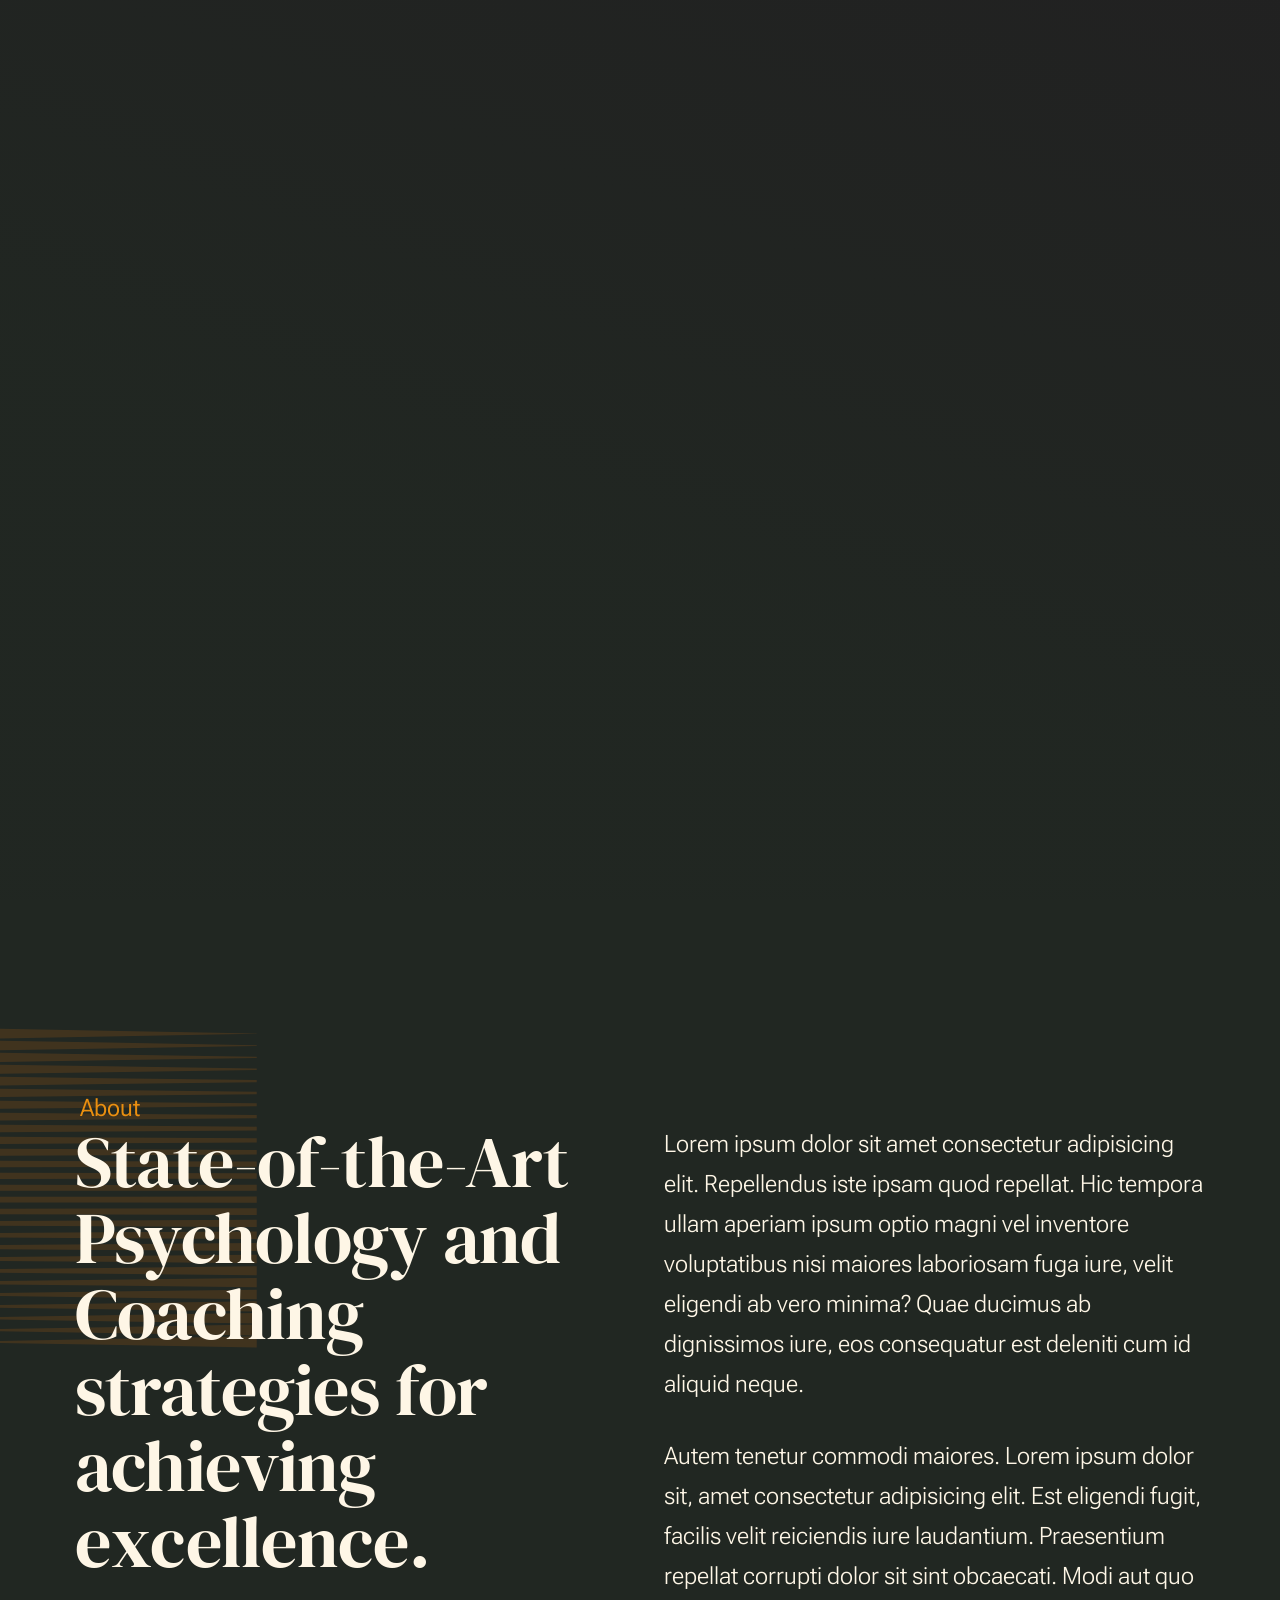
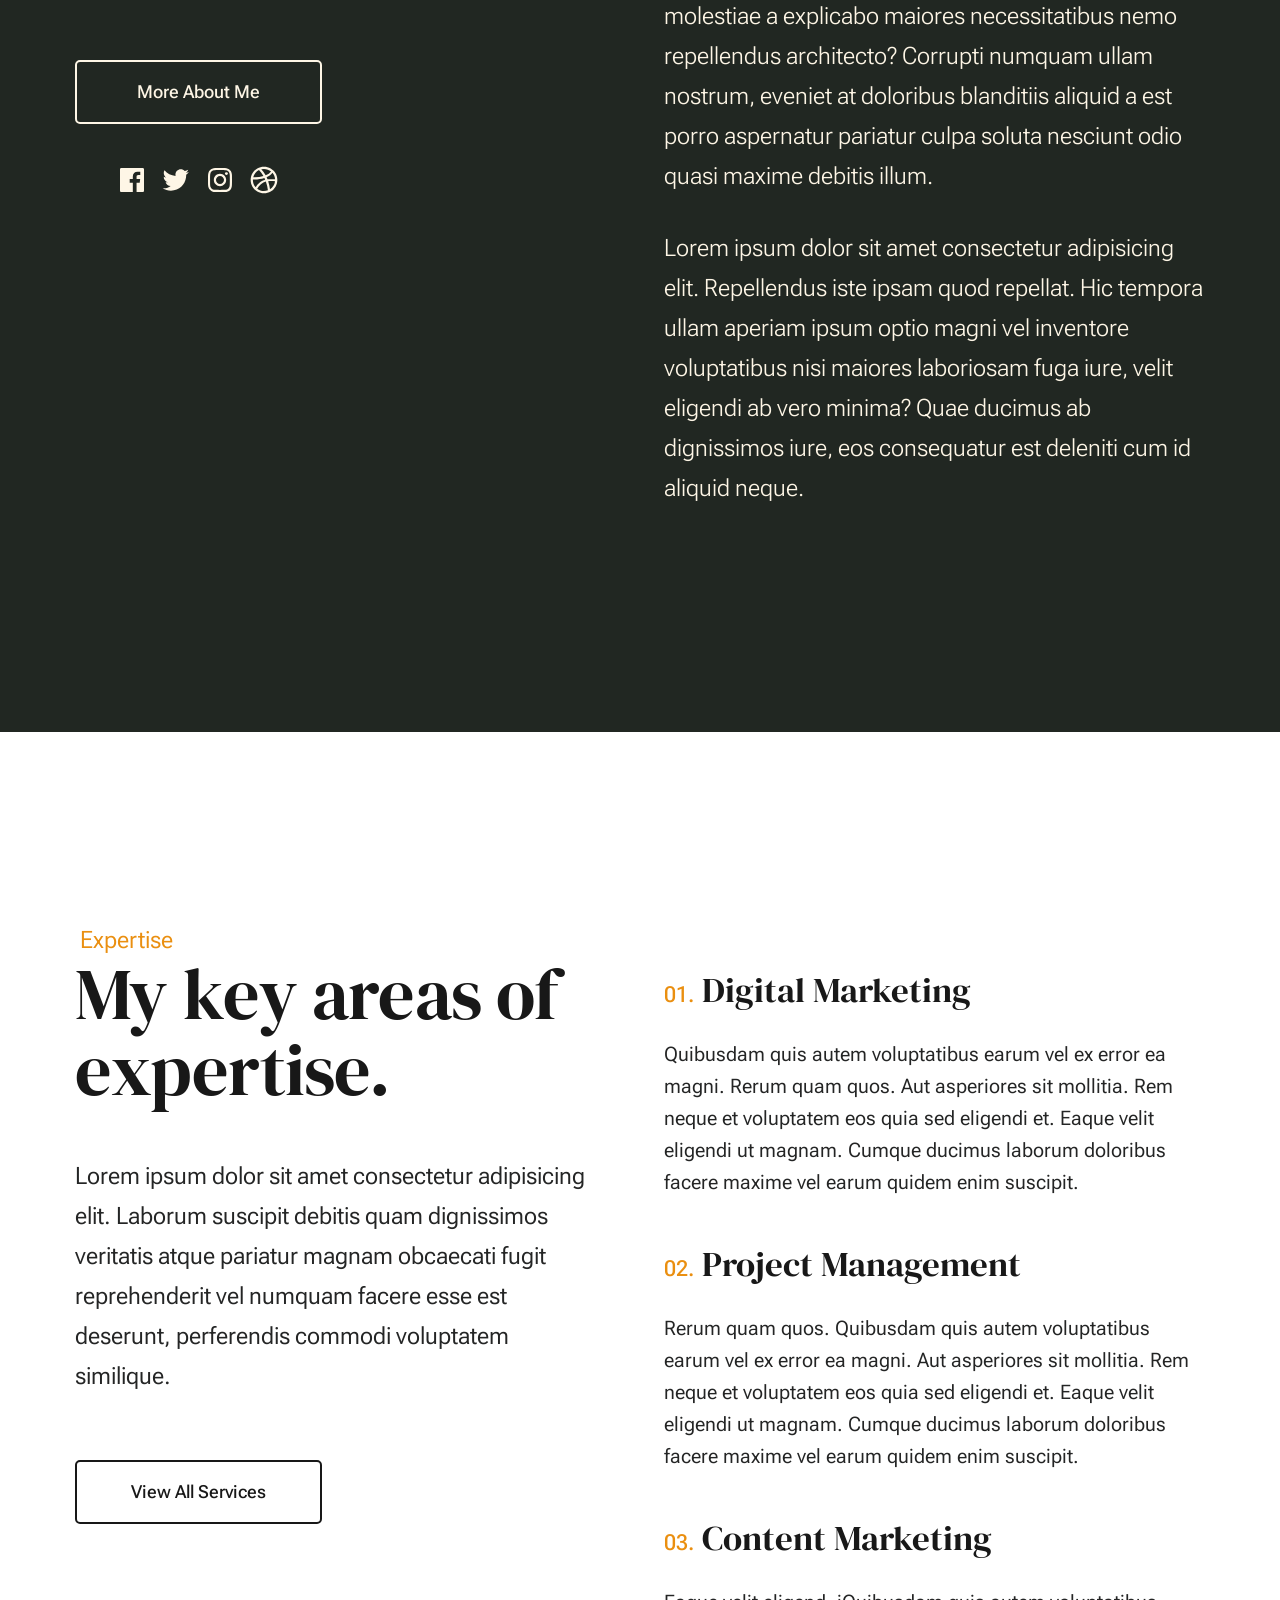
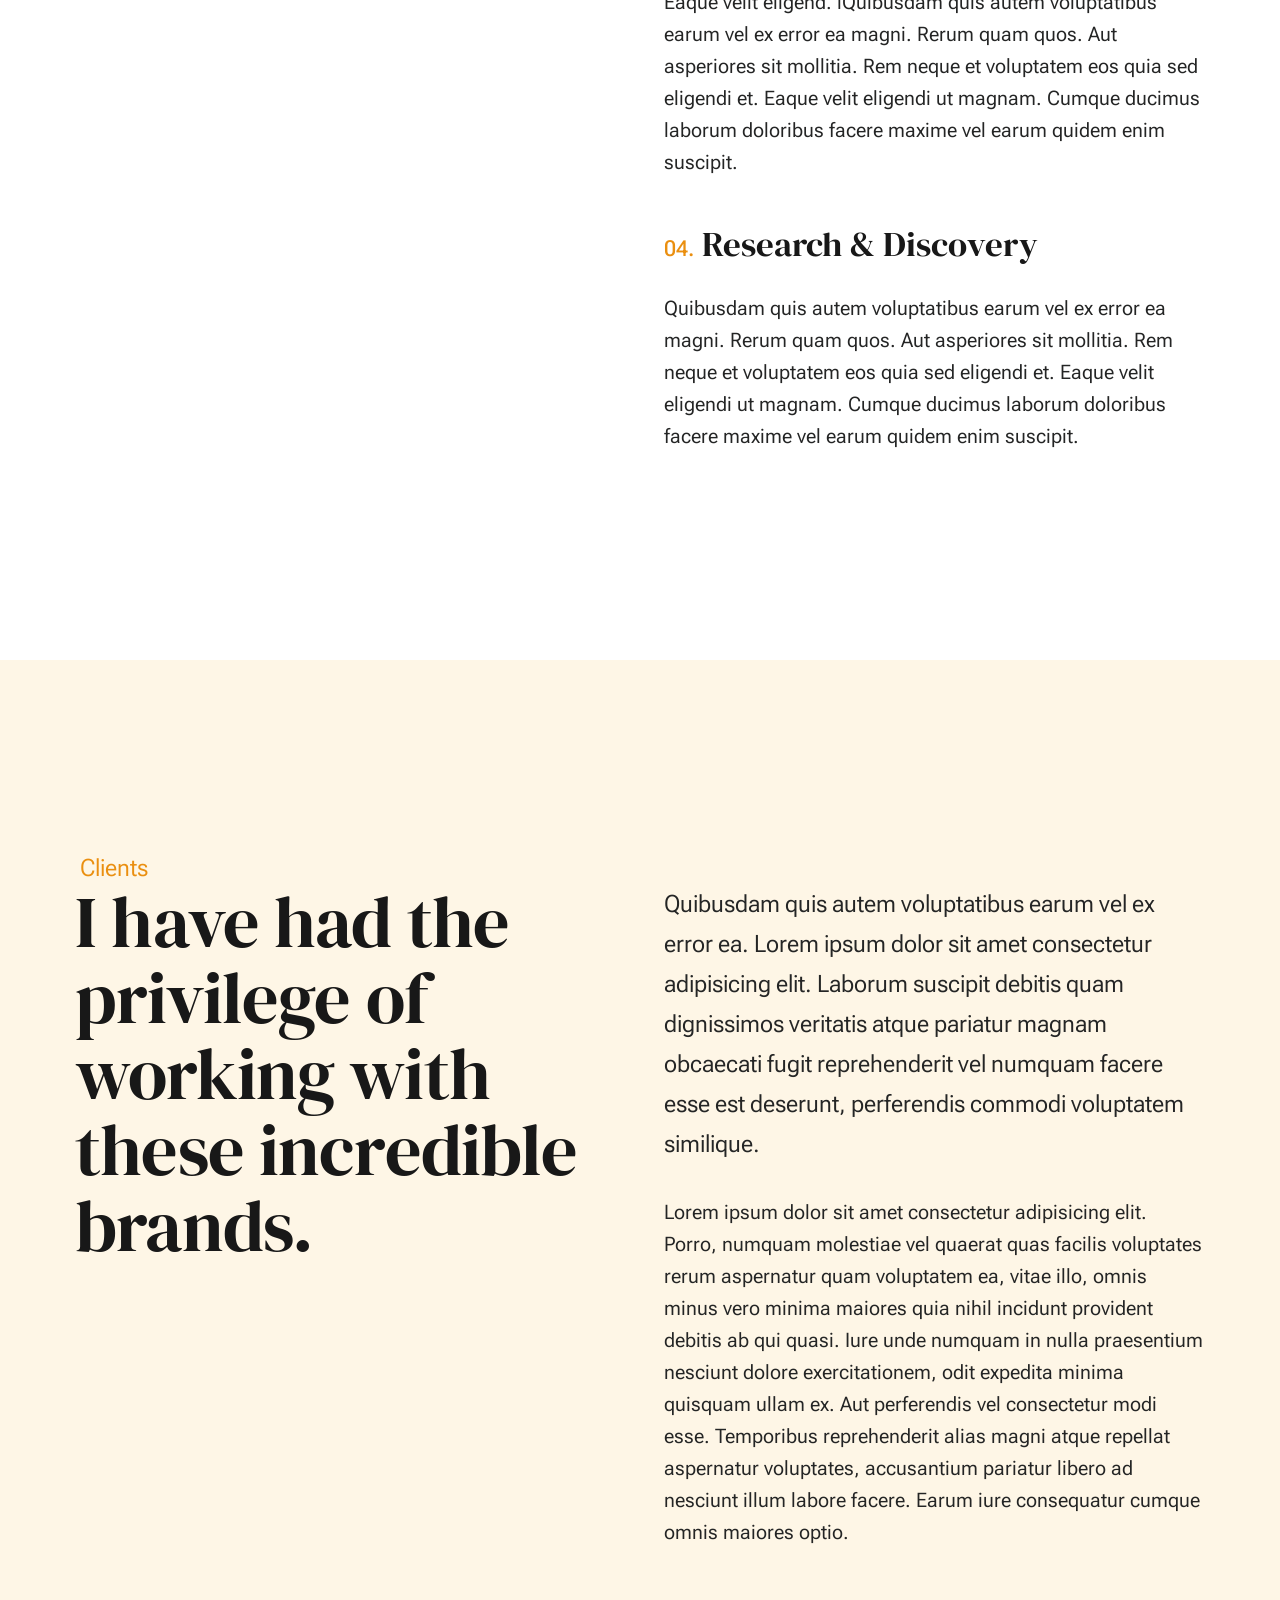
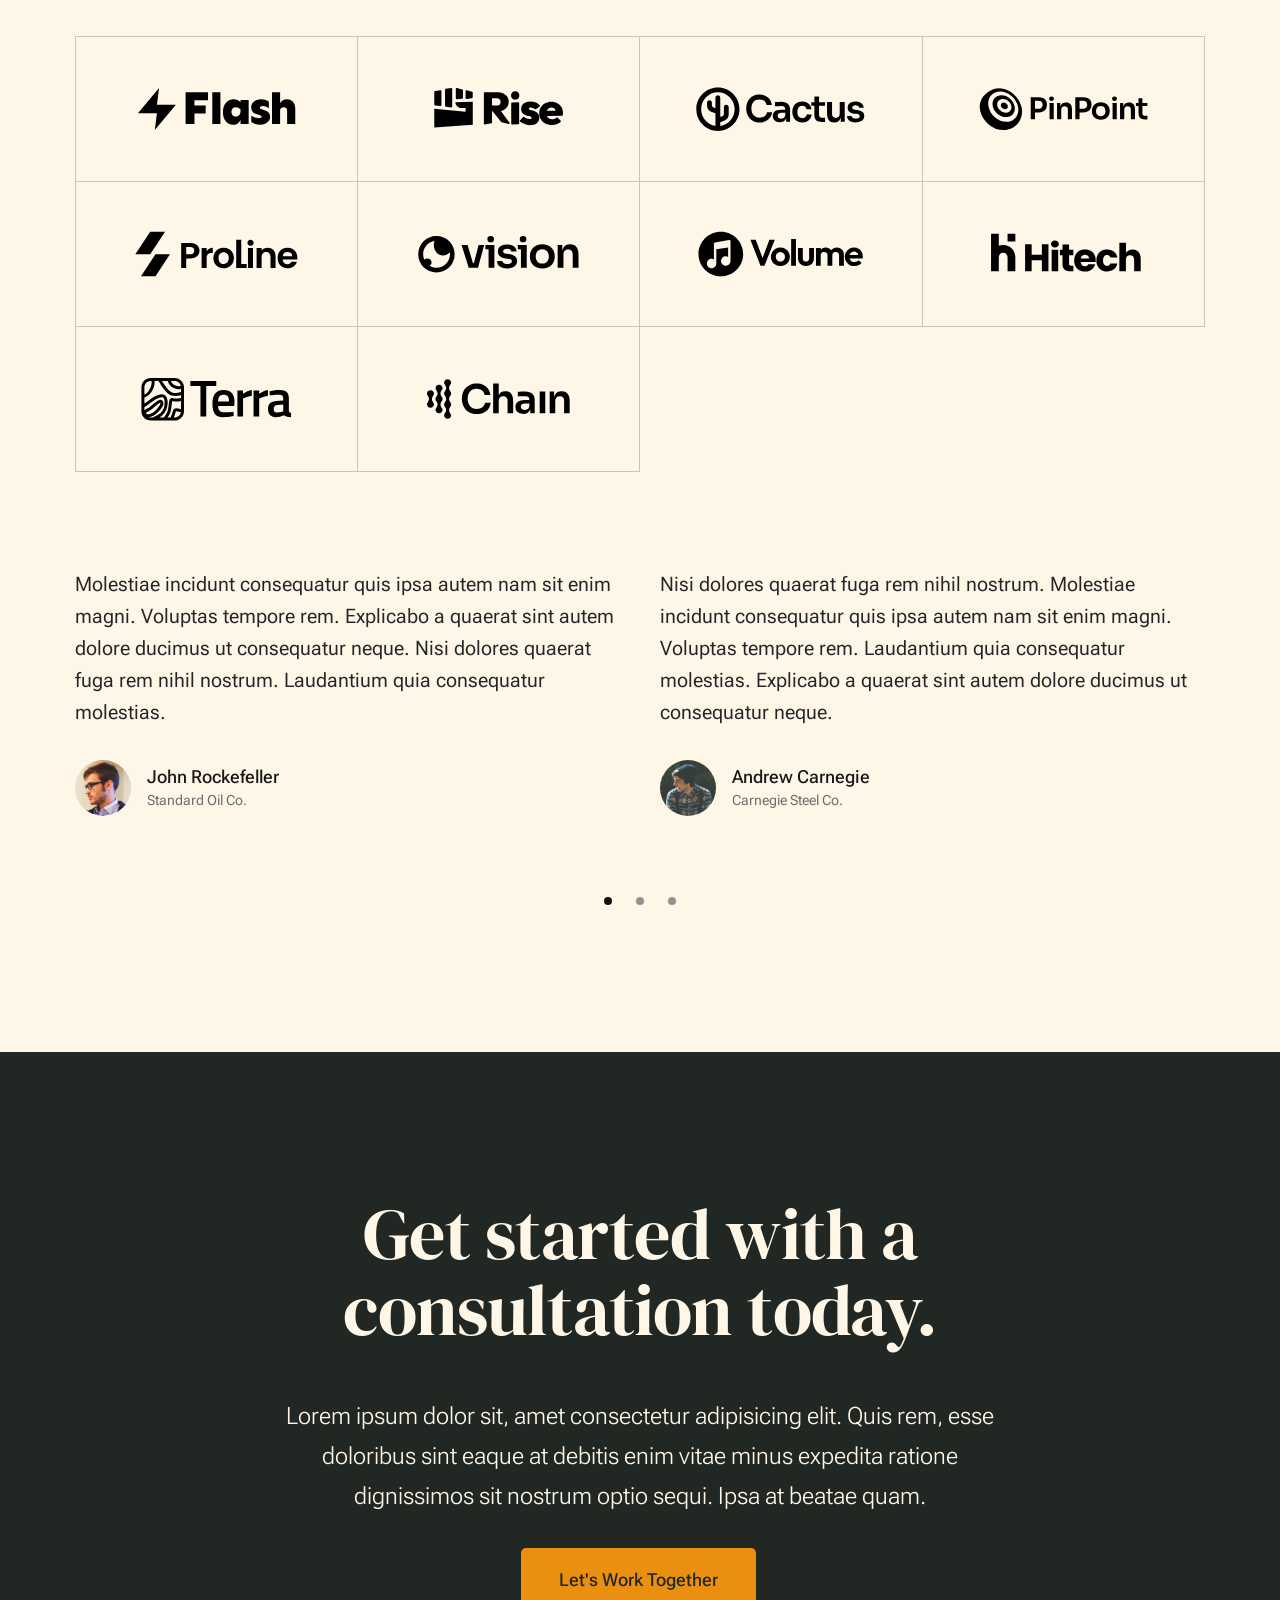
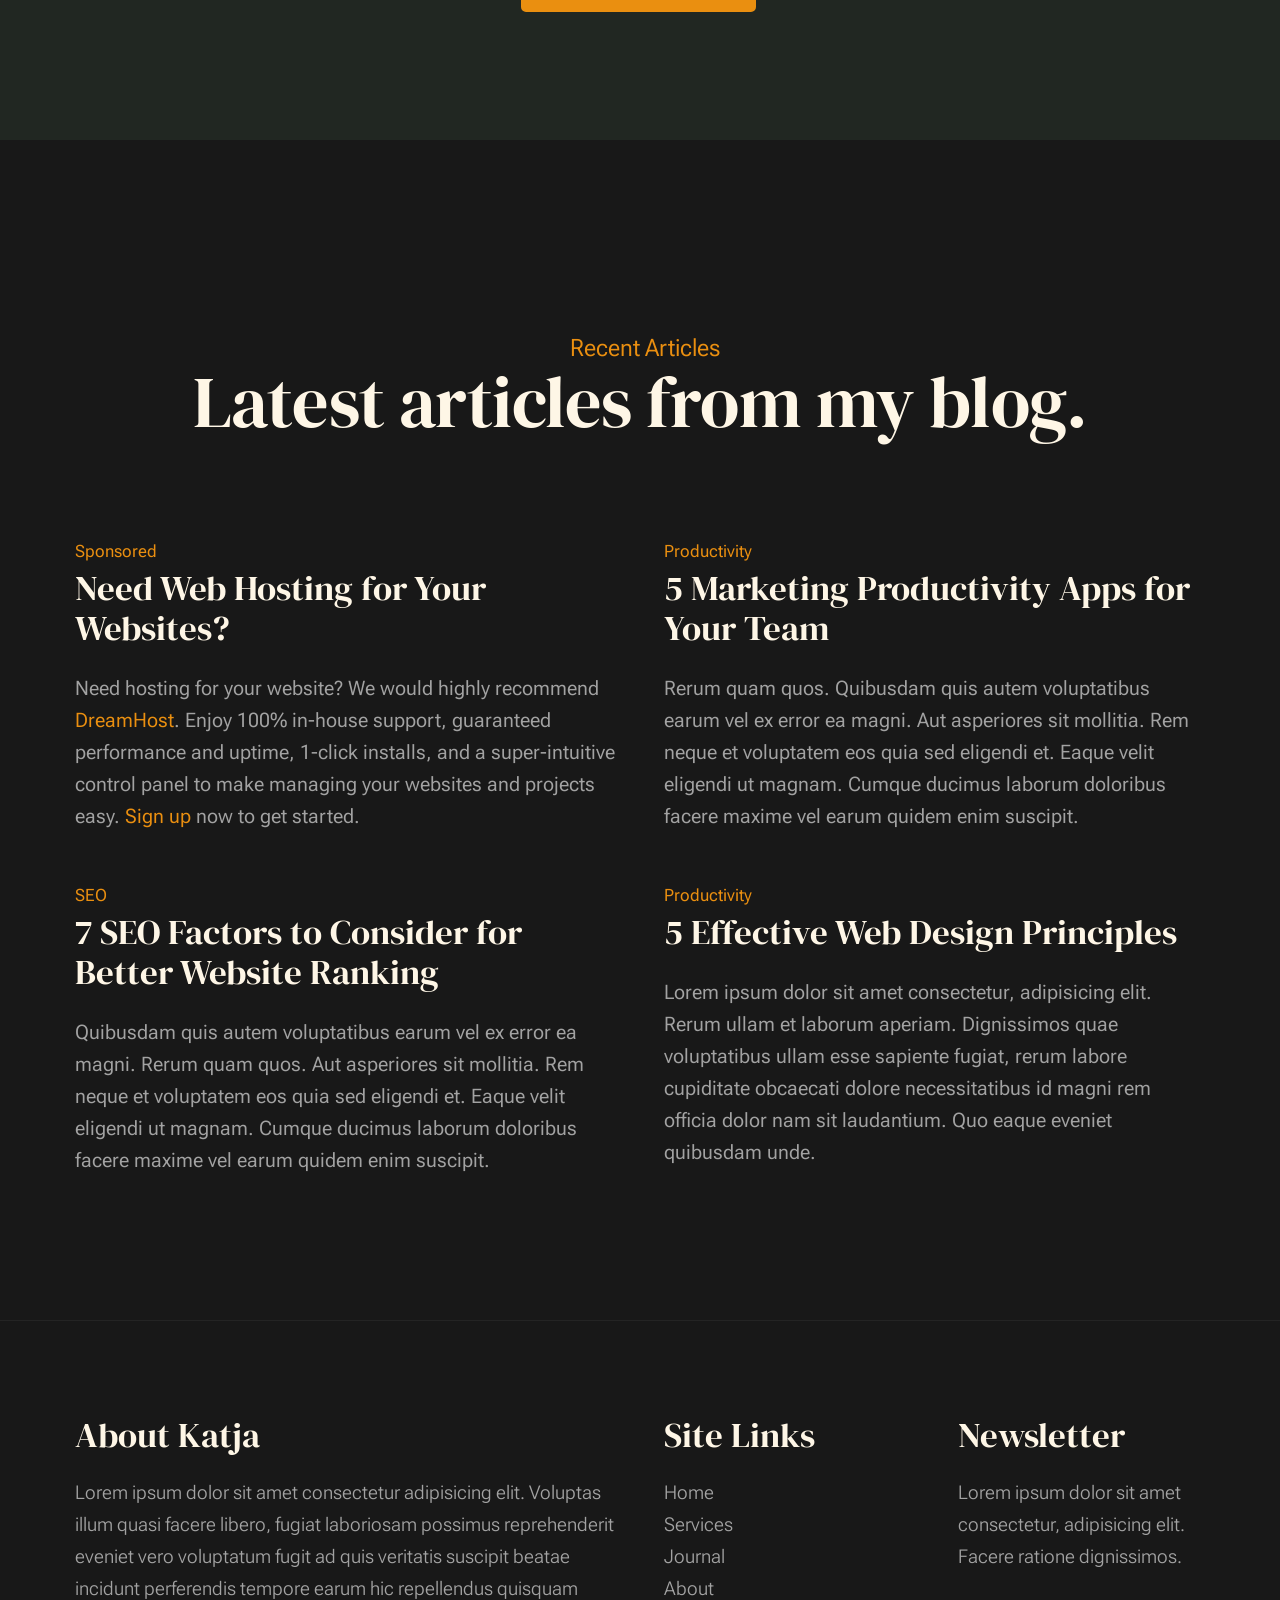
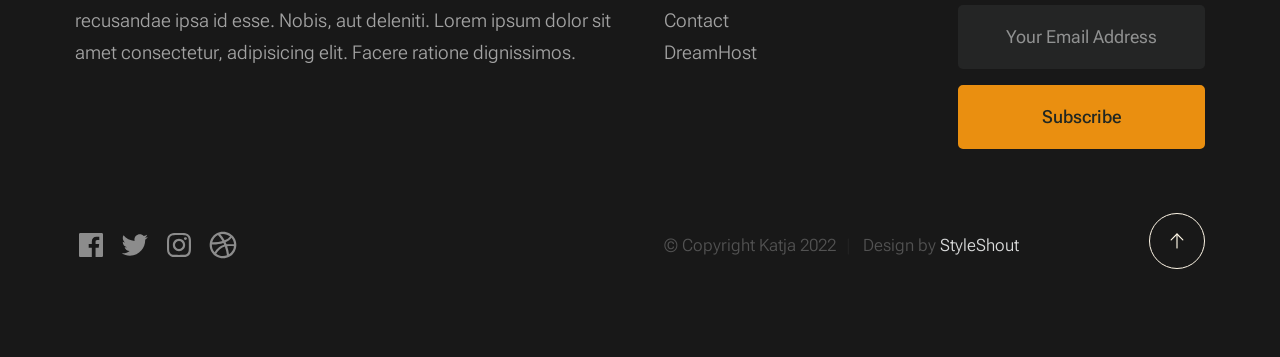
==== commit 01b64eea: "upload customization for katja" ====
--- a/templates/monica/index.html
+++ b/templates/monica/index.html
@@ -6,7 +6,7 @@
     ================================================== -->
     <meta charset="utf-8">
     <meta name="viewport" content="width=device-width, initial-scale=1">
-    <title>Monica</title>
+    <title>KMFC</title>
 
     <script>
         document.documentElement.classList.remove('no-js');
@@ -54,17 +54,12 @@
             <div class="row s-header__inner width-sixteen-col">
 
                 <div class="s-header__block">
-                    <div class="s-header__logo">
-                        <a class="logo" href="index.html">
-                            <img src="images/logo.svg" alt="Homepage">
-                        </a>
-                    </div>
-
-                    <a class="s-header__menu-toggle" href="#0"><span>Menu</span></a>
+                    
+                     <a class="s-header__menu-toggle" href="#0"><span>Menu</span></a>
                 </div> <!-- end s-header__block -->
+                <h1 class="s-intro__content-title" style="font-size:clamp(2rem, 5vw, 5.6rem)">KM Friederichs Coaching</h1>
 
                 <nav class="s-header__nav">
-    
                     <ul class="s-header__menu-links">
                         <li><a href="about.html">About</a></li>
                         <li><a href="services.html">Services</a></li>
@@ -96,18 +91,17 @@
                     <div class="column lg-12 s-intro__content-inner grid-block">
                         
                         <div class="s-intro__content-text">
-                            <div class="s-intro__content-pretitle text-pretitle">Hello, I'm Monica</div>
+                            <div class="s-intro__content-pretitle text-pretitle">Hello, I'm Katja</div>
                             <h1 class="s-intro__content-title">
-                            I create marketing <br>
-                            strategies for your <br>
-                            business that get <br>
-                            results.
+                            I empower leadership  <br>
+                            to help you master <br>
+                            the art of getting things done.
                             </h1>
                         </div> <!-- s-intro__content-text -->
 
                         <div class="s-intro__content-media"> 
                             <div class="s-intro__content-media-inner">                               
-                                <img src="images/intro-bg.jpg" srcset="images/intro-bg.jpg 1x, images/intro-bg@2x.jpg 2x" alt="">
+                                <img src="images/katja-head.jpg" srcset="images/katja-head.jpg 1x, images/katja-head@2x.jpg 2x" alt="">
                                 <div class="lines">                               
                                     <span></span>                                  
                                 </div>
@@ -141,7 +135,7 @@
                         <div class="section-header grid-section-split__header">
                             <div class="text-pretitle">About</div>                           
                             <h2 class="text-display-title">
-                            An inspiring headline about yourself.
+                            State-of-the-Art Psychology and Coaching strategies for achieving excellence. 
                             </h2>                           
                         </div> <!-- end section-header -->
 
@@ -569,7 +563,7 @@
         <footer class="s-footer">
             <div class="row s-footer__content">
                 <div class="column xl-6 lg-6 md-12 s-footer__block s-footer__about">                    
-                    <h3>About Monica</h3>
+                    <h3>About Katja</h3>
                     <p>
                     Lorem ipsum dolor sit amet consectetur adipisicing elit. Voluptas illum quasi facere libero, 
                     fugiat laboriosam possimus reprehenderit eveniet vero voluptatum fugit ad quis veritatis suscipit beatae 
@@ -637,7 +631,7 @@
                 </div>
                 <div class="column xl-6 lg-12">
                     <p class="ss-copyright">
-                        <span>© Copyright Monica 2022</span> 
+                        <span>© Copyright Katja 2022</span> 
                         <span>Design by <a href="https://www.styleshout.com/">StyleShout</a></span>
                     </p>
                 </div>
